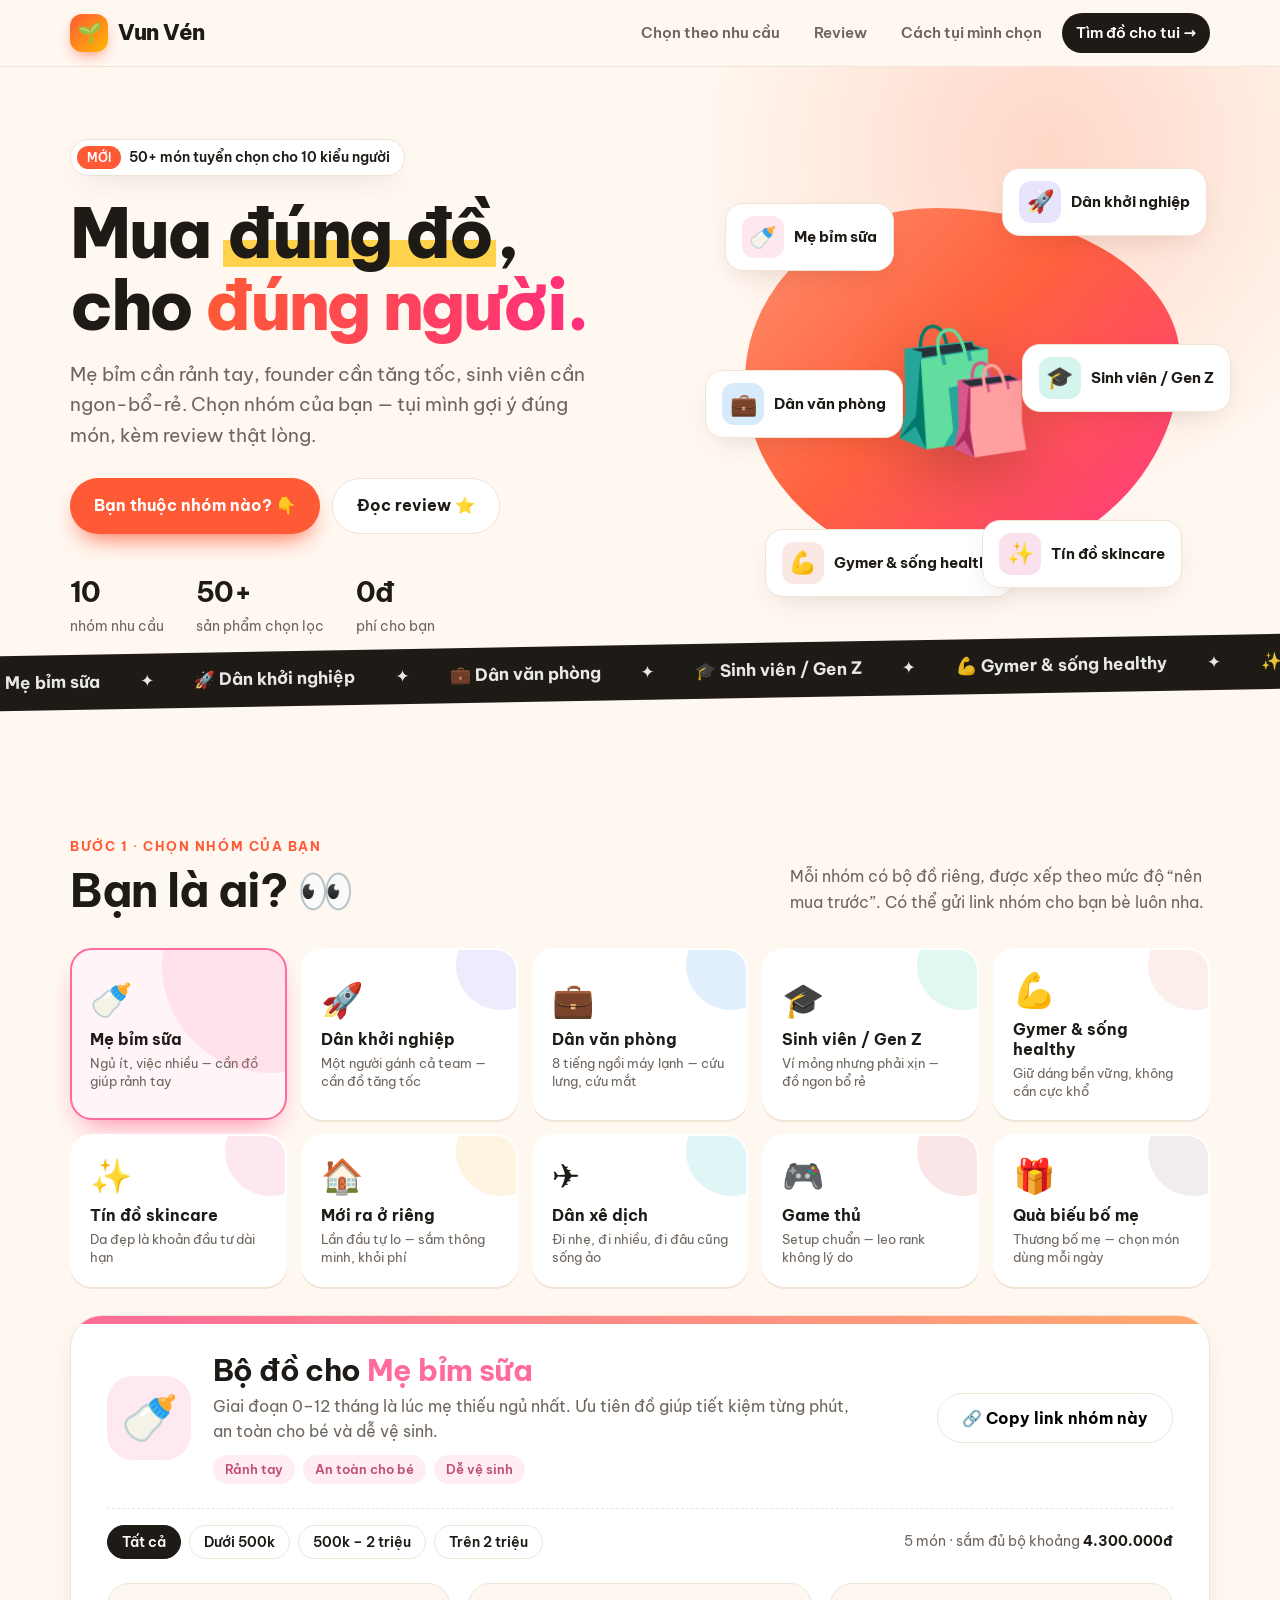
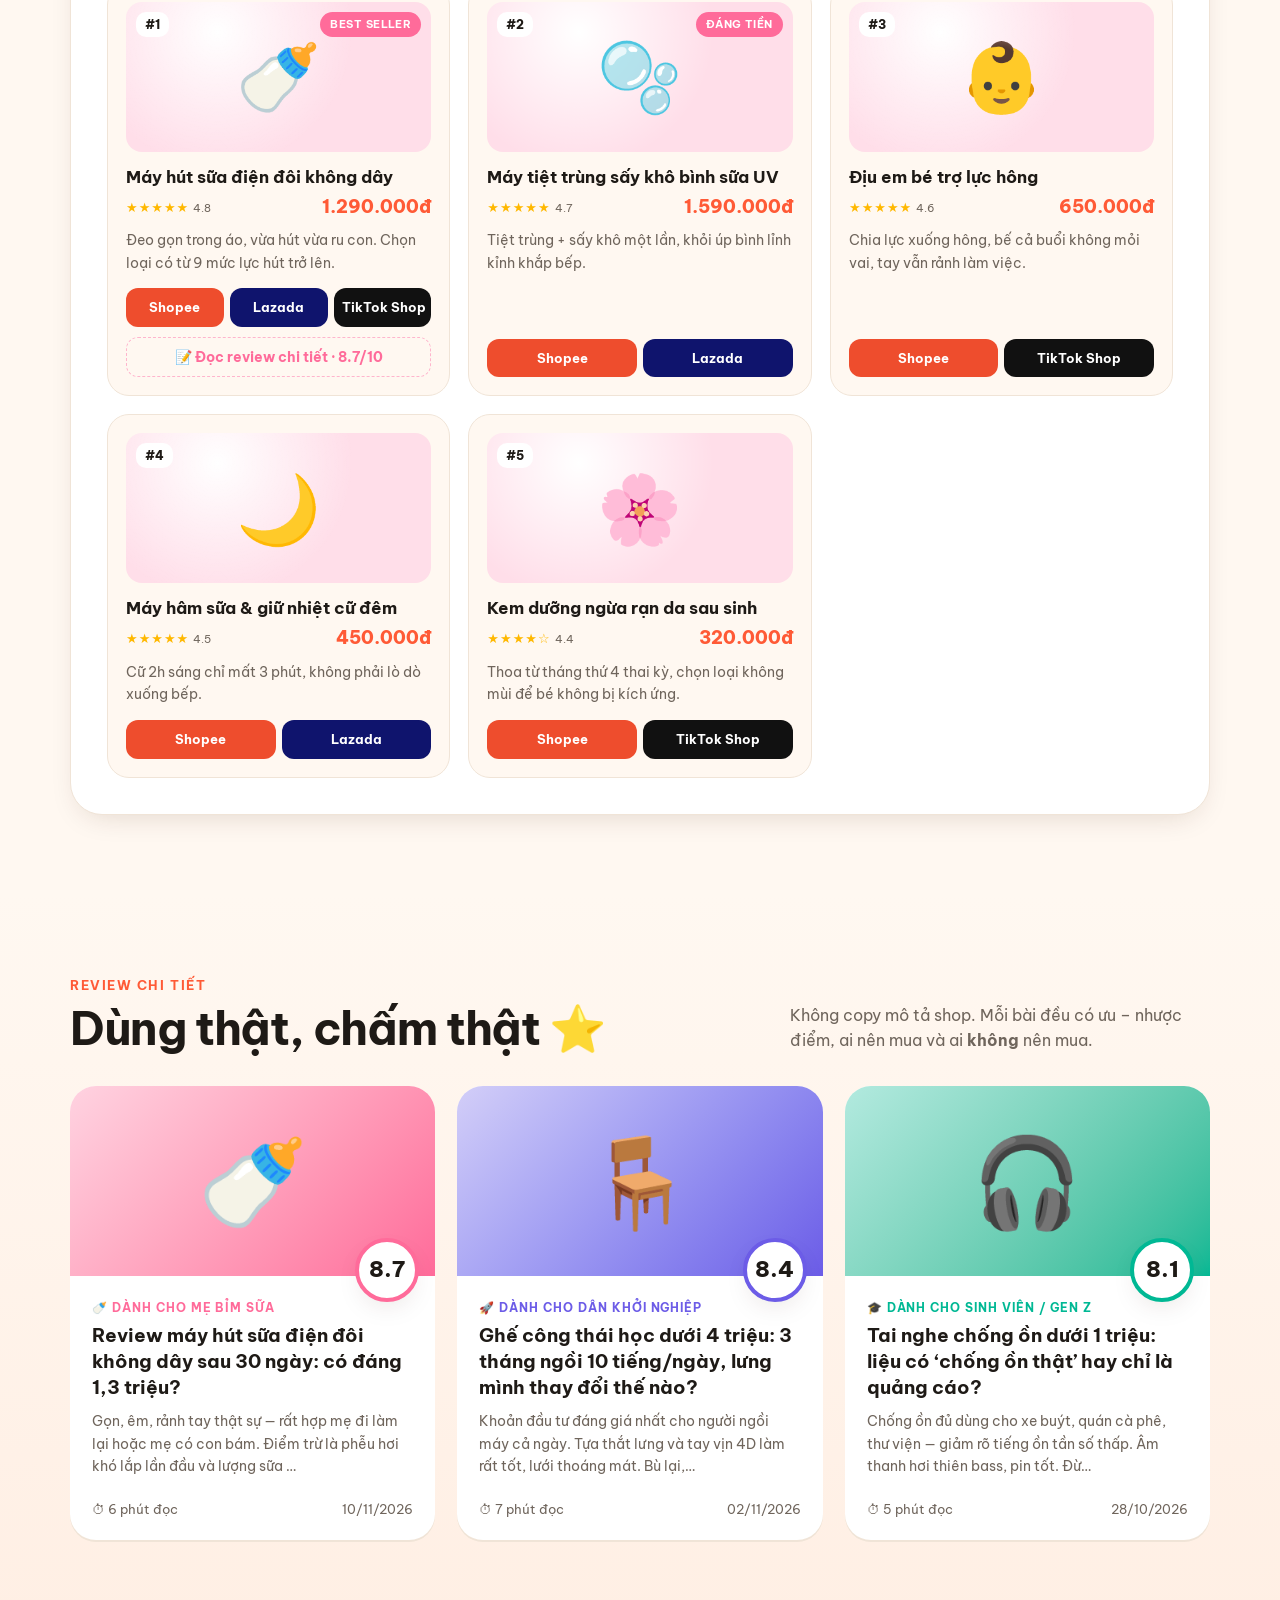
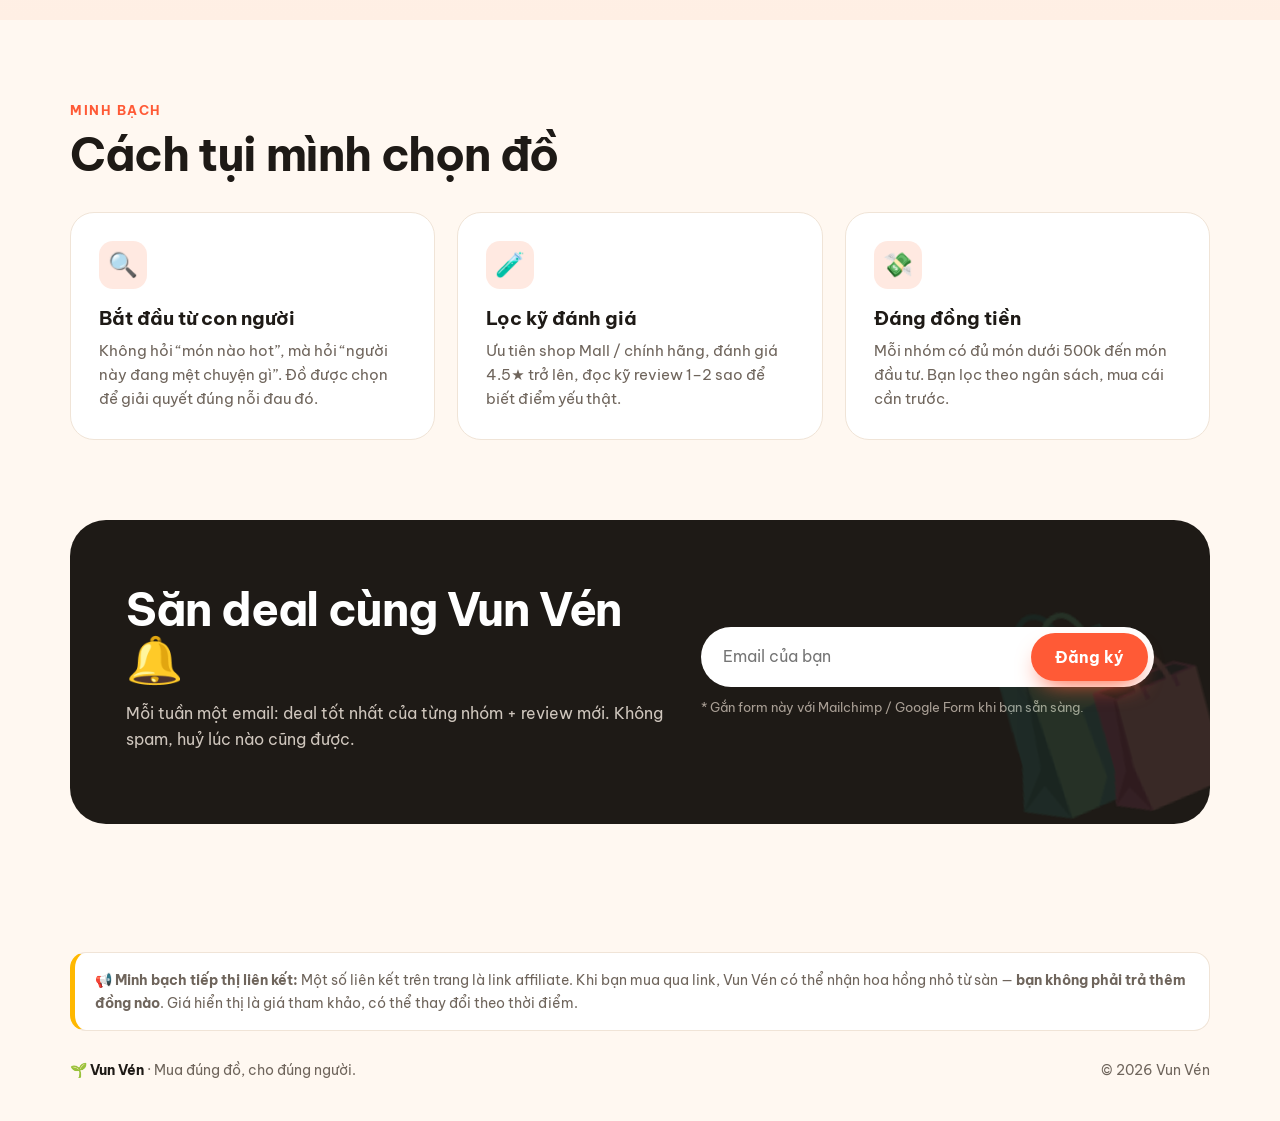
==== index.html @ 45aae5e1 "Add Vun Vén affiliate site: persona-based picks and sample reviews Static site with 10 audience grou" ====
<!doctype html>
<html lang="vi">
<head>
<meta charset="utf-8">
<meta name="viewport" content="width=device-width,initial-scale=1">
<title>Vun Vén — Mua đúng đồ, cho đúng người</title>
<meta name="description" content="Gợi ý sản phẩm theo từng nhu cầu: mẹ bỉm sữa, dân khởi nghiệp, văn phòng, sinh viên, gymer... kèm review chi tiết.">
<meta property="og:title" content="Vun Vén — Mua đúng đồ, cho đúng người">
<meta property="og:description" content="Bạn là mẹ bỉm, founder hay sinh viên? Chọn đúng nhóm, tụi mình gợi ý đúng món.">
<link rel="preconnect" href="https://fonts.googleapis.com">
<link rel="preconnect" href="https://fonts.gstatic.com" crossorigin>
<link href="https://fonts.googleapis.com/css2?family=Be+Vietnam+Pro:wght@400;500;600;700;800&display=swap" rel="stylesheet">
<link rel="stylesheet" href="assets/style.css">
</head>
<body>

<header class="top">
  <div class="wrap">
    <a href="./" class="logo"><b>🌱</b>Vun Vén</a>
    <nav class="nav">
      <a href="#chon">Chọn theo nhu cầu</a>
      <a href="#review">Review</a>
      <a href="#cach-chon">Cách tụi mình chọn</a>
      <a href="#chon" class="cta">Tìm đồ cho tui →</a>
    </nav>
  </div>
</header>

<section class="hero">
  <div class="wrap">
    <div>
      <div class="pill"><span>MỚI</span> 50+ món tuyển chọn cho 10 kiểu người</div>
      <h1>Mua <span class="mark">đúng đồ</span>,<br>cho <span class="grad">đúng người.</span></h1>
      <p class="lead">Mẹ bỉm cần rảnh tay, founder cần tăng tốc, sinh viên cần ngon-bổ-rẻ. Chọn nhóm của bạn — tụi mình gợi ý đúng món, kèm review thật lòng.</p>
      <div class="btns">
        <a href="#chon" class="btn btn-primary">Bạn thuộc nhóm nào? 👇</a>
        <a href="#review" class="btn btn-ghost">Đọc review ⭐</a>
      </div>
      <div class="stats">
        <div><strong>10</strong>nhóm nhu cầu</div>
        <div><strong>50+</strong>sản phẩm chọn lọc</div>
        <div><strong>0đ</strong>phí cho bạn</div>
      </div>
    </div>
    <div class="hero-art" id="heroArt">
      <div class="blob"></div>
      <div class="blob-center">🛍️</div>
    </div>
  </div>
  <div class="marquee" aria-hidden="true"><div id="marquee"></div></div>
</section>

<section id="chon">
  <div class="wrap">
    <div class="sec-head">
      <div>
        <div class="eyebrow">Bước 1 · Chọn nhóm của bạn</div>
        <h2>Bạn là ai? 👀</h2>
      </div>
      <p>Mỗi nhóm có bộ đồ riêng, được xếp theo mức độ “nên mua trước”. Có thể gửi link nhóm cho bạn bè luôn nha.</p>
    </div>
    <div class="personas" id="personas" role="tablist"></div>
    <div class="panel" id="panel" role="tabpanel"></div>
  </div>
</section>

<section id="review" class="reviews-bg">
  <div class="wrap">
    <div class="sec-head">
      <div>
        <div class="eyebrow">Review chi tiết</div>
        <h2>Dùng thật, chấm thật ⭐</h2>
      </div>
      <p>Không copy mô tả shop. Mỗi bài đều có ưu – nhược điểm, ai nên mua và ai <b>không</b> nên mua.</p>
    </div>
    <div class="reviews" id="reviews"></div>
  </div>
</section>

<section id="cach-chon">
  <div class="wrap">
    <div class="sec-head">
      <div>
        <div class="eyebrow">Minh bạch</div>
        <h2>Cách tụi mình chọn đồ</h2>
      </div>
    </div>
    <div class="how">
      <div class="step"><b>🔍</b><h3>Bắt đầu từ con người</h3><p>Không hỏi “món nào hot”, mà hỏi “người này đang mệt chuyện gì”. Đồ được chọn để giải quyết đúng nỗi đau đó.</p></div>
      <div class="step"><b>🧪</b><h3>Lọc kỹ đánh giá</h3><p>Ưu tiên shop Mall / chính hãng, đánh giá 4.5★ trở lên, đọc kỹ review 1–2 sao để biết điểm yếu thật.</p></div>
      <div class="step"><b>💸</b><h3>Đáng đồng tiền</h3><p>Mỗi nhóm có đủ món dưới 500k đến món đầu tư. Bạn lọc theo ngân sách, mua cái cần trước.</p></div>
    </div>
  </div>
</section>

<section style="padding-top:0">
  <div class="wrap">
    <div class="cta-box">
      <div>
        <h2>Săn deal cùng Vun Vén 🔔</h2>
        <p>Mỗi tuần một email: deal tốt nhất của từng nhóm + review mới. Không spam, huỷ lúc nào cũng được.</p>
      </div>
      <div>
        <form class="form" id="subForm">
          <input type="email" placeholder="Email của bạn" required aria-label="Email">
          <button class="btn btn-primary" type="submit">Đăng ký</button>
        </form>
        <div class="form-note">* Gắn form này với Mailchimp / Google Form khi bạn sẵn sàng.</div>
      </div>
    </div>
  </div>
</section>

<footer>
  <div class="wrap">
    <div class="disclosure"><b>📢 Minh bạch tiếp thị liên kết:</b> Một số liên kết trên trang là link affiliate. Khi bạn mua qua link, Vun Vén có thể nhận hoa hồng nhỏ từ sàn — <b>bạn không phải trả thêm đồng nào</b>. Giá hiển thị là giá tham khảo, có thể thay đổi theo thời điểm.</div>
    <div class="foot">
      <div><b style="color:var(--ink)">🌱 Vun Vén</b> · Mua đúng đồ, cho đúng người.</div>
      <div>© 2026 Vun Vén</div>
    </div>
  </div>
</footer>

<div class="toast" id="toast"></div>

<script src="assets/data.js"></script>
<script src="assets/app.js"></script>
</body>
</html>
---- assets/style.css ----
:root{
  --bg:#FFF8F1; --surface:#FFFFFF; --ink:#1E1A16; --muted:#6F655C; --line:#F0E4D7;
  --brand:#FF5A36; --brand-2:#FFB800; --brand-soft:#FFE9E1;
  --radius:22px; --shadow:0 10px 30px -12px rgba(60,30,10,.18);
  --c:#FF5A36;
}
*{box-sizing:border-box}
html{scroll-behavior:smooth}
body{margin:0;background:var(--bg);color:var(--ink);font-family:"Be Vietnam Pro",system-ui,sans-serif;line-height:1.6;-webkit-font-smoothing:antialiased}
img{max-width:100%}
a{color:inherit}
.wrap{max-width:1180px;margin:0 auto;padding:0 20px}

/* ---------- header ---------- */
.top{position:sticky;top:0;z-index:50;background:rgba(255,248,241,.85);backdrop-filter:blur(12px);border-bottom:1px solid var(--line)}
.top .wrap{display:flex;align-items:center;justify-content:space-between;height:66px}
.logo{display:flex;align-items:center;gap:10px;font-weight:800;font-size:22px;text-decoration:none;letter-spacing:-.02em}
.logo b{display:grid;place-items:center;width:38px;height:38px;border-radius:12px;background:linear-gradient(135deg,var(--brand),var(--brand-2));font-size:20px;box-shadow:0 6px 16px -6px var(--brand)}
.nav{display:flex;gap:6px}
.nav a{text-decoration:none;font-weight:600;font-size:15px;padding:8px 14px;border-radius:999px;color:var(--muted)}
.nav a:hover{background:var(--brand-soft);color:var(--brand)}
.nav .cta{background:var(--ink);color:#fff}
.nav .cta:hover{background:var(--brand);color:#fff}

/* ---------- hero ---------- */
.hero{position:relative;overflow:hidden;padding:72px 0 56px}
.hero::before{content:"";position:absolute;inset:-40% -10% auto auto;width:720px;height:720px;border-radius:50%;background:radial-gradient(circle,#FFD7C7 0%,rgba(255,215,199,0) 70%);z-index:-1}
.hero .wrap{display:grid;grid-template-columns:1.1fr .9fr;gap:40px;align-items:center}
.pill{display:inline-flex;align-items:center;gap:8px;background:#fff;border:1px solid var(--line);padding:6px 14px 6px 6px;border-radius:999px;font-size:14px;font-weight:600;box-shadow:var(--shadow)}
.pill span{background:var(--brand);color:#fff;border-radius:999px;padding:2px 10px;font-size:12px}
h1{font-size:clamp(38px,5.6vw,68px);line-height:1.05;letter-spacing:-.035em;margin:22px 0 18px;font-weight:800}
.mark{background:linear-gradient(transparent 58%,#FFD24D 58%,#FFD24D 90%,transparent 90%);padding:0 4px}
.grad{background:linear-gradient(90deg,var(--brand),#FF2E7E);-webkit-background-clip:text;background-clip:text;color:transparent}
.lead{font-size:19px;color:var(--muted);max-width:540px;margin:0 0 28px}
.btns{display:flex;gap:12px;flex-wrap:wrap}
.btn{display:inline-flex;align-items:center;gap:8px;padding:14px 24px;border-radius:999px;font-weight:700;text-decoration:none;border:0;cursor:pointer;font-size:16px;font-family:inherit;transition:transform .15s,box-shadow .15s}
.btn:hover{transform:translateY(-2px)}
.btn-primary{background:var(--brand);color:#fff;box-shadow:0 12px 24px -10px var(--brand)}
.btn-ghost{background:#fff;border:1.5px solid var(--line)}
.stats{display:flex;gap:32px;margin-top:36px;flex-wrap:wrap}
.stats div{font-size:14px;color:var(--muted)}
.stats strong{display:block;font-size:28px;color:var(--ink);letter-spacing:-.02em}

.hero-art{position:relative;height:440px}
.sticker{position:absolute;display:flex;align-items:center;gap:10px;background:#fff;border-radius:18px;padding:12px 16px;box-shadow:var(--shadow);font-weight:700;font-size:15px;white-space:nowrap;animation:float 6s ease-in-out infinite;text-decoration:none;border:1px solid var(--line)}
.sticker i{font-style:normal;display:grid;place-items:center;width:42px;height:42px;border-radius:12px;font-size:22px;background:color-mix(in srgb,var(--c) 16%,#fff)}
.sticker:nth-child(2n){animation-delay:-2s}.sticker:nth-child(3n){animation-delay:-4s}
.blob{position:absolute;inset:40px 30px;border-radius:44% 56% 52% 48%/48% 42% 58% 52%;background:linear-gradient(135deg,#FF8A65,#FF5A36 45%,#FF2E7E);opacity:.95;animation:morph 14s ease-in-out infinite}
.blob-center{position:absolute;inset:0;display:grid;place-items:center;font-size:120px;filter:drop-shadow(0 20px 30px rgba(0,0,0,.2))}
@keyframes float{0%,100%{transform:translateY(0)}50%{transform:translateY(-12px)}}
@keyframes morph{0%,100%{border-radius:44% 56% 52% 48%/48% 42% 58% 52%}50%{border-radius:58% 42% 40% 60%/55% 58% 42% 45%}}

/* ---------- marquee ---------- */
.marquee{background:var(--ink);color:#fff;overflow:hidden;padding:14px 0;transform:rotate(-1deg);margin:8px -20px 0}
.marquee div{display:flex;gap:40px;width:max-content;animation:scroll 40s linear infinite;font-weight:700;font-size:17px}
.marquee span{opacity:.9}
@keyframes scroll{to{transform:translateX(-50%)}}

/* ---------- sections ---------- */
section{padding:80px 0;scroll-margin-top:66px}
.panel{scroll-margin-top:84px}
.sec-head{display:flex;justify-content:space-between;align-items:end;gap:20px;margin-bottom:32px;flex-wrap:wrap}
.eyebrow{font-weight:700;color:var(--brand);text-transform:uppercase;letter-spacing:.12em;font-size:13px}
h2{font-size:clamp(30px,4vw,46px);letter-spacing:-.03em;line-height:1.1;margin:8px 0 0}
.sec-head p{color:var(--muted);max-width:420px;margin:0}

/* persona grid */
.personas{display:grid;grid-template-columns:repeat(5,1fr);gap:14px}
.persona{position:relative;text-align:left;cursor:pointer;background:#fff;border:2px solid transparent;border-radius:var(--radius);padding:18px;font-family:inherit;color:inherit;box-shadow:0 2px 0 var(--line);transition:transform .2s,border-color .2s,box-shadow .2s;overflow:hidden}
.persona::after{content:"";position:absolute;right:-30px;top:-30px;width:90px;height:90px;border-radius:50%;background:var(--c);opacity:.12;transition:transform .3s}
.persona:hover{transform:translateY(-4px);box-shadow:var(--shadow)}
.persona:hover::after{transform:scale(1.6)}
.persona .em{font-size:34px;display:block;margin-bottom:8px}
.persona strong{display:block;font-size:16px;line-height:1.3}
.persona small{display:block;color:var(--muted);font-size:13px;line-height:1.4;margin-top:4px}
.persona.active{border-color:var(--c);background:color-mix(in srgb,var(--c) 7%,#fff);box-shadow:0 14px 30px -14px var(--c)}
.persona.active::after{transform:scale(2.4);opacity:.14}

/* persona panel */
.panel{margin-top:28px;background:#fff;border-radius:32px;padding:36px;box-shadow:var(--shadow);border:1px solid var(--line);position:relative;overflow:hidden}
.panel::before{content:"";position:absolute;inset:0 0 auto 0;height:8px;background:linear-gradient(90deg,var(--c),color-mix(in srgb,var(--c) 40%,#FFD24D))}
.panel-head{display:grid;grid-template-columns:auto 1fr auto;gap:22px;align-items:center;margin-bottom:24px}
.panel-emoji{width:84px;height:84px;border-radius:26px;display:grid;place-items:center;font-size:46px;background:color-mix(in srgb,var(--c) 15%,#fff)}
.panel h3{margin:0;font-size:30px;letter-spacing:-.02em;line-height:1.2}
.panel h3 em{font-style:normal;color:var(--c)}
.panel-desc{margin:6px 0 10px;color:var(--muted);max-width:640px}
.needs{display:flex;gap:8px;flex-wrap:wrap}
.needs span{font-size:13px;font-weight:600;padding:4px 12px;border-radius:999px;background:color-mix(in srgb,var(--c) 12%,#fff);color:color-mix(in srgb,var(--c) 75%,#000)}
.share{white-space:nowrap}
.toolbar{display:flex;justify-content:space-between;align-items:center;gap:12px;flex-wrap:wrap;padding:16px 0;border-top:1px dashed var(--line);margin-bottom:8px}
.chips{display:flex;gap:8px;flex-wrap:wrap}
.chip{border:1.5px solid var(--line);background:#fff;border-radius:999px;padding:7px 14px;font-weight:600;font-size:14px;cursor:pointer;font-family:inherit;color:var(--ink)}
.chip.on{background:var(--ink);color:#fff;border-color:var(--ink)}
.total{font-size:14px;color:var(--muted)}
.total b{color:var(--ink)}

/* products */
.products{display:grid;grid-template-columns:repeat(auto-fill,minmax(260px,1fr));gap:18px}
.card{display:flex;flex-direction:column;background:var(--bg);border-radius:22px;padding:18px;border:1px solid var(--line);transition:transform .2s,box-shadow .2s;animation:pop .4s both}
.card:hover{transform:translateY(-4px);box-shadow:var(--shadow);background:#fff}
@keyframes pop{from{opacity:0;transform:translateY(12px)}}
.thumb{position:relative;height:150px;border-radius:16px;display:grid;place-items:center;font-size:68px;background:radial-gradient(circle at 30% 20%,#fff 0,transparent 55%),color-mix(in srgb,var(--c) 22%,#fff);margin-bottom:14px}
.rank{position:absolute;left:10px;top:10px;background:#fff;border-radius:10px;font-size:12px;font-weight:800;padding:3px 9px}
.tag{position:absolute;right:10px;top:10px;background:var(--c);color:#fff;border-radius:999px;font-size:11px;font-weight:700;padding:4px 10px;text-transform:uppercase;letter-spacing:.04em}
.card h4{margin:0 0 4px;font-size:17px;line-height:1.35}
.meta{display:flex;justify-content:space-between;align-items:center;font-size:13px;margin-bottom:8px}
.stars{color:#FFB800;letter-spacing:1px}
.stars small{color:var(--muted);letter-spacing:0;margin-left:4px}
.price{font-weight:800;font-size:18px;color:var(--brand)}
.price small{font-size:12px;color:var(--muted);font-weight:500}
.why{font-size:14px;color:var(--muted);margin:0 0 14px;flex:1}
.shop-btns{display:flex;gap:6px;flex-wrap:wrap}
.shop{flex:1;min-width:0;text-align:center;text-decoration:none;font-size:13px;font-weight:700;padding:9px 8px;border-radius:12px;color:#fff;background:var(--s);white-space:nowrap;transition:filter .15s}
.shop:hover{filter:brightness(1.15)}
.read{display:block;margin-top:10px;text-align:center;font-size:14px;font-weight:700;color:var(--c);text-decoration:none;padding:8px;border-radius:12px;border:1.5px dashed color-mix(in srgb,var(--c) 50%,#fff)}
.read:hover{background:color-mix(in srgb,var(--c) 8%,#fff)}
.empty{text-align:center;color:var(--muted);padding:40px;grid-column:1/-1}

/* reviews */
.reviews-bg{background:linear-gradient(180deg,var(--bg),#FFEFE4)}
.reviews{display:grid;grid-template-columns:repeat(3,1fr);gap:22px}
.rcard{display:flex;flex-direction:column;background:#fff;border-radius:26px;overflow:hidden;text-decoration:none;box-shadow:0 2px 0 var(--line);transition:transform .2s,box-shadow .2s}
.rcard:hover{transform:translateY(-6px);box-shadow:var(--shadow)}
.rcover{position:relative;height:190px;display:grid;place-items:center;font-size:88px;background:linear-gradient(135deg,color-mix(in srgb,var(--c) 30%,#fff),var(--c))}
.score{position:absolute;right:16px;bottom:-26px;width:64px;height:64px;border-radius:50%;background:#fff;display:grid;place-items:center;font-weight:800;font-size:22px;box-shadow:var(--shadow);border:4px solid var(--c)}
.rbody{padding:22px}
.rbody .who{font-size:12px;font-weight:700;color:var(--c);text-transform:uppercase;letter-spacing:.08em}
.rbody h3{font-size:19px;line-height:1.35;margin:6px 0 10px}
.rbody p{font-size:14px;color:var(--muted);margin:0}
.rfoot{margin-top:auto;padding:0 22px 20px;font-size:13px;color:var(--muted);display:flex;justify-content:space-between}

/* how */
.how{display:grid;grid-template-columns:repeat(3,1fr);gap:22px}
.step{background:#fff;border-radius:24px;padding:28px;border:1px solid var(--line)}
.step b{display:grid;place-items:center;width:48px;height:48px;border-radius:14px;background:var(--brand-soft);font-size:24px;margin-bottom:14px}
.step h3{margin:0 0 6px;font-size:19px}
.step p{margin:0;color:var(--muted);font-size:15px}

/* newsletter */
.cta-box{background:var(--ink);color:#fff;border-radius:36px;padding:56px;display:grid;grid-template-columns:1.2fr 1fr;gap:32px;align-items:center;position:relative;overflow:hidden}
.cta-box::after{content:"🛍️";position:absolute;right:-20px;bottom:-40px;font-size:200px;opacity:.12;transform:rotate(-15deg)}
.cta-box h2{color:#fff}
.cta-box p{color:#CFC6BD}
.form{display:flex;gap:8px;background:#fff;padding:6px;border-radius:999px;position:relative;z-index:1}
.form input{flex:1;min-width:0;border:0;outline:0;padding:0 16px;font:inherit;font-size:16px;background:transparent}
.form-note{font-size:13px;color:#A99F95;margin-top:10px}

/* footer */
footer{padding:48px 0 40px;color:var(--muted);font-size:14px}
.disclosure{background:#fff;border:1px solid var(--line);border-left:5px solid var(--brand-2);border-radius:16px;padding:16px 20px;margin-bottom:28px}
.foot{display:flex;justify-content:space-between;gap:20px;flex-wrap:wrap}

.toast{position:fixed;left:50%;bottom:28px;transform:translate(-50%,120px);opacity:0;visibility:hidden;background:var(--ink);color:#fff;padding:12px 20px;border-radius:999px;font-weight:600;transition:transform .3s;z-index:99}
.toast.show{transform:translate(-50%,0);opacity:1;visibility:visible}

/* ---------- REVIEW PAGE ---------- */
.r-hero{padding:48px 0 32px;background:linear-gradient(180deg,color-mix(in srgb,var(--c) 14%,var(--bg)),var(--bg))}
.crumbs{font-size:14px;color:var(--muted);margin-bottom:18px}
.crumbs a{text-decoration:none;font-weight:600}
.r-hero h1{font-size:clamp(30px,4.4vw,50px);margin:12px 0 16px;max-width:900px}
.byline{display:flex;gap:16px;flex-wrap:wrap;color:var(--muted);font-size:14px;align-items:center}
.sample{background:#FFF3C4;color:#7A5B00;border-radius:999px;padding:3px 12px;font-weight:700;font-size:12px}
.r-grid{display:grid;grid-template-columns:1fr 340px;gap:40px;padding:32px 0 80px}
.r-cover{height:320px;border-radius:30px;display:grid;place-items:center;font-size:150px;background:radial-gradient(circle at 30% 25%,rgba(255,255,255,.7),transparent 50%),linear-gradient(135deg,color-mix(in srgb,var(--c) 35%,#fff),var(--c));margin-bottom:28px}
.box{background:#fff;border:1px solid var(--line);border-radius:24px;padding:26px;margin-bottom:24px}
.box h2{font-size:22px;margin:0 0 14px}
.tldr{border-left:6px solid var(--c)}
.tldr p{margin:0;font-size:17px}
.verdict-row{display:flex;gap:22px;align-items:center}
.big-score{flex:none;width:110px;height:110px;border-radius:50%;display:grid;place-items:center;background:conic-gradient(var(--c) calc(var(--p)*1%),#F3EAE1 0);position:relative}
.big-score::before{content:"";position:absolute;inset:10px;border-radius:50%;background:#fff}
.big-score span{position:relative;font-size:32px;font-weight:800;line-height:1;text-align:center}
.big-score small{display:block;font-size:11px;color:var(--muted);font-weight:600}
.bars{display:grid;gap:12px}
.bar{display:grid;grid-template-columns:120px 1fr 36px;gap:12px;align-items:center;font-size:14px;font-weight:600}
.bar i{height:10px;border-radius:999px;background:#F3EAE1;overflow:hidden;display:block}
.bar i::after{content:"";display:block;height:100%;width:calc(var(--v)*10%);background:linear-gradient(90deg,color-mix(in srgb,var(--c) 55%,#fff),var(--c));border-radius:999px}
.pc{display:grid;grid-template-columns:1fr 1fr;gap:18px}
.pc ul{list-style:none;padding:0;margin:0;display:grid;gap:10px}
.pc li{padding-left:30px;position:relative;font-size:15px}
.pc li::before{position:absolute;left:0;top:0;width:22px;height:22px;border-radius:50%;display:grid;place-items:center;font-size:12px;font-weight:800}
.pros li::before{content:"✓";background:#D7F5E6;color:#0A8F55}
.cons li::before{content:"✕";background:#FFE0DE;color:#D63031}
.pros{background:#F4FCF8;border-color:#CDEFDD}
.cons{background:#FFF7F6;border-color:#FAD7D3}
.article h2{font-size:26px;letter-spacing:-.02em;margin:36px 0 10px}
.article p{font-size:17px;margin:0 0 14px}
table{width:100%;border-collapse:collapse;font-size:15px}
td{padding:11px 0;border-bottom:1px solid var(--line);vertical-align:top}
td:first-child{color:var(--muted);width:40%}
.fit{display:grid;grid-template-columns:1fr 1fr;gap:18px}
.fit div{border-radius:20px;padding:20px}
.fit .yes{background:color-mix(in srgb,var(--c) 10%,#fff)}
.fit .no{background:#F5F1EC}
.fit h3{margin:0 0 8px;font-size:17px}
.fit ul{margin:0;padding-left:18px;font-size:15px}
.aside{position:sticky;top:90px;align-self:start}
.buy-card .p{font-size:30px;font-weight:800;color:var(--brand);letter-spacing:-.02em}
.buy-card .shop{display:block;padding:13px;font-size:15px;margin-top:8px}
.buy-card .note{font-size:12px;color:var(--muted);margin-top:12px}
.mini{display:flex;gap:12px;align-items:center;text-decoration:none;padding:10px;border-radius:14px}
.mini:hover{background:var(--bg)}
.mini b{flex:none;display:grid;place-items:center;width:46px;height:46px;border-radius:12px;font-size:24px;background:color-mix(in srgb,var(--c) 15%,#fff)}
.mini span{font-size:14px;font-weight:600;line-height:1.35}
.sticky-buy{display:none}

/* ---------- responsive ---------- */
@media (max-width:1024px){
  .personas{grid-template-columns:repeat(4,1fr)}
  .reviews{grid-template-columns:1fr 1fr}
  .r-grid{grid-template-columns:1fr}
  .aside{position:static}
}
@media (max-width:820px){
  .hero{padding:40px 0}
  .hero .wrap{grid-template-columns:1fr}
  .hero-art{height:320px}
  .nav a:not(.cta){display:none}
  .personas{grid-template-columns:repeat(2,1fr)}
  .panel{padding:22px;border-radius:26px}
  .panel-head{grid-template-columns:auto 1fr;align-items:start;gap:16px}
  .panel-head .share{grid-column:1/-1}
  .panel-emoji{width:64px;height:64px;font-size:34px;border-radius:20px}
  .panel h3{font-size:23px}
  .reviews,.how,.cta-box,.pc,.fit{grid-template-columns:1fr}
  .cta-box{padding:32px}
  section{padding:56px 0}
  .r-cover{height:220px;font-size:110px}
  .bar{grid-template-columns:96px 1fr 32px}
  .sticky-buy{display:flex;position:fixed;left:0;right:0;bottom:0;z-index:60;background:#fff;border-top:1px solid var(--line);padding:10px 16px;gap:10px;align-items:center;box-shadow:0 -8px 20px -10px rgba(0,0,0,.15)}
  .sticky-buy .p{font-weight:800;color:var(--brand);font-size:18px;flex:1}
  .sticky-buy .shop{flex:none;padding:11px 18px}
  .has-sticky footer{padding-bottom:100px}
}
@media (max-width:420px){
  .wrap{padding:0 16px}
  .sticker{font-size:13px;padding:8px 12px}
  .sticker i{width:34px;height:34px;font-size:18px}
}
@media (prefers-reduced-motion:reduce){*{animation:none!important;transition:none!important}}
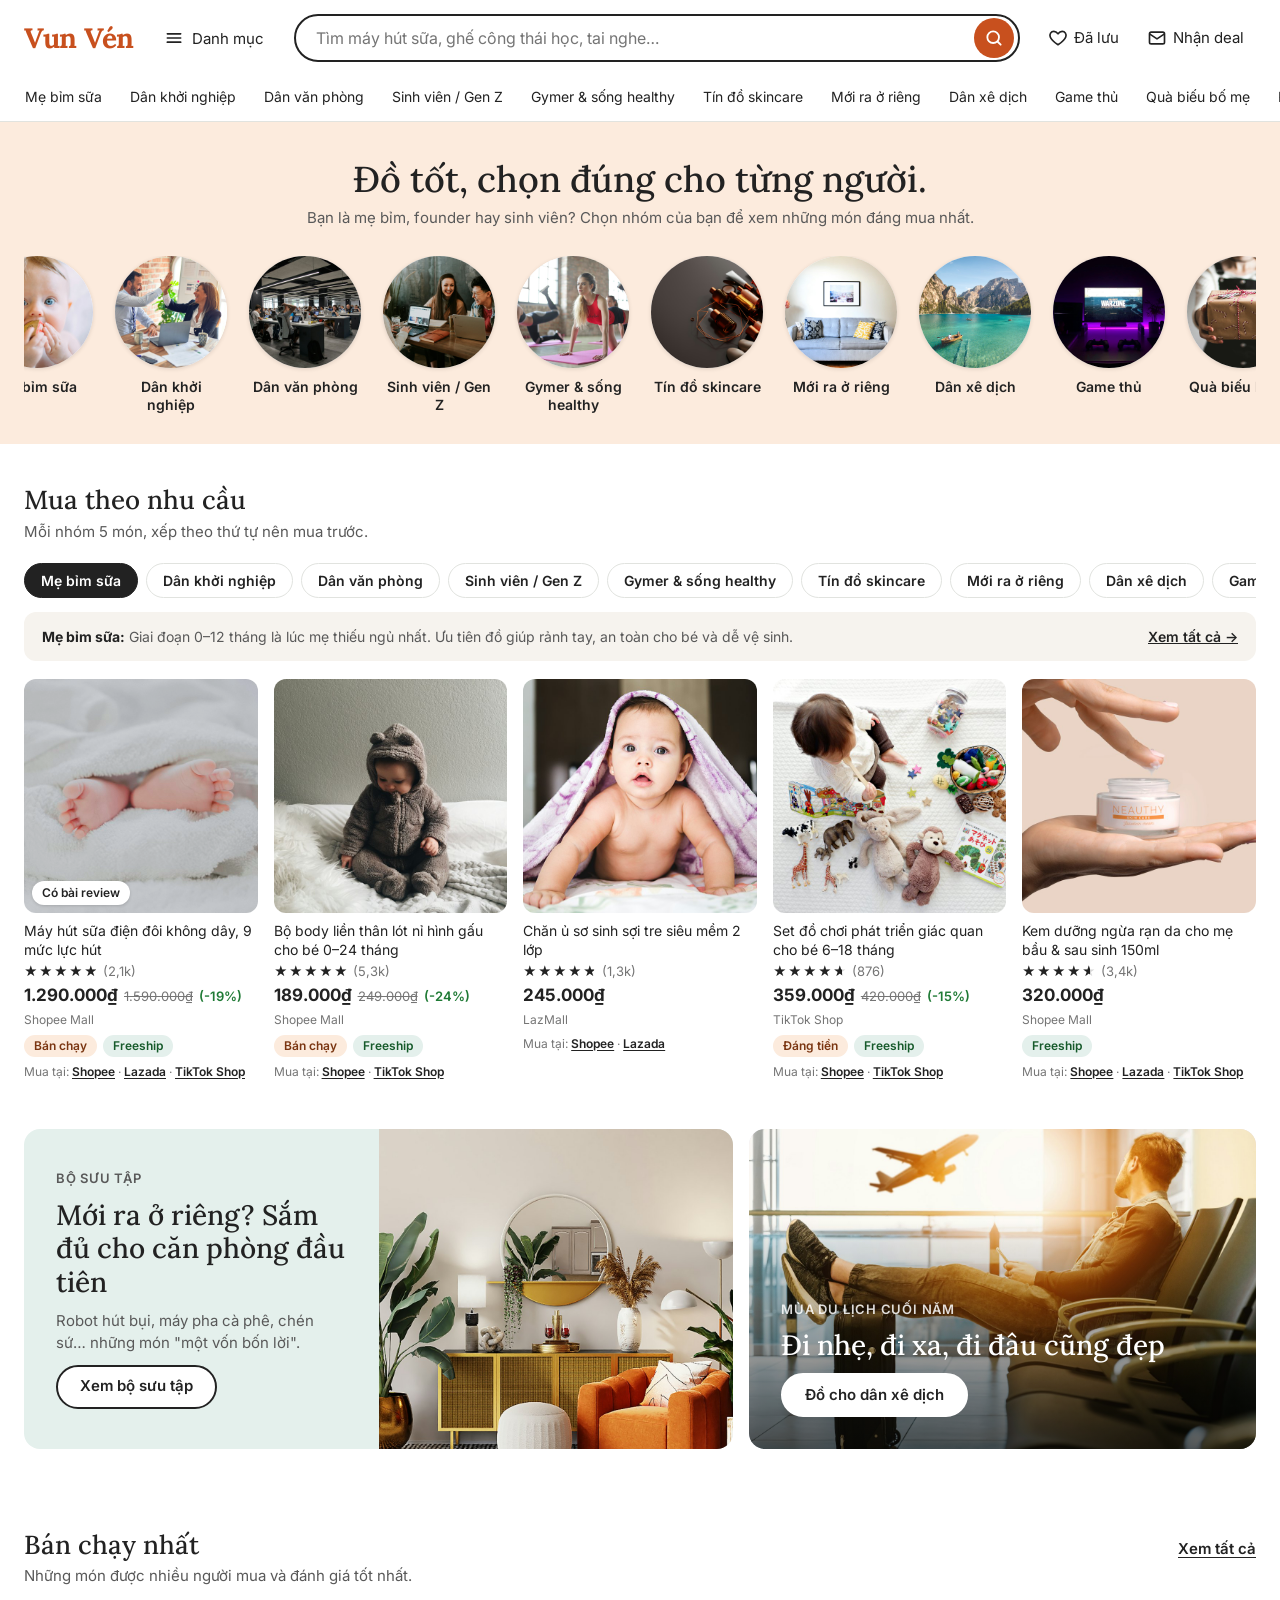
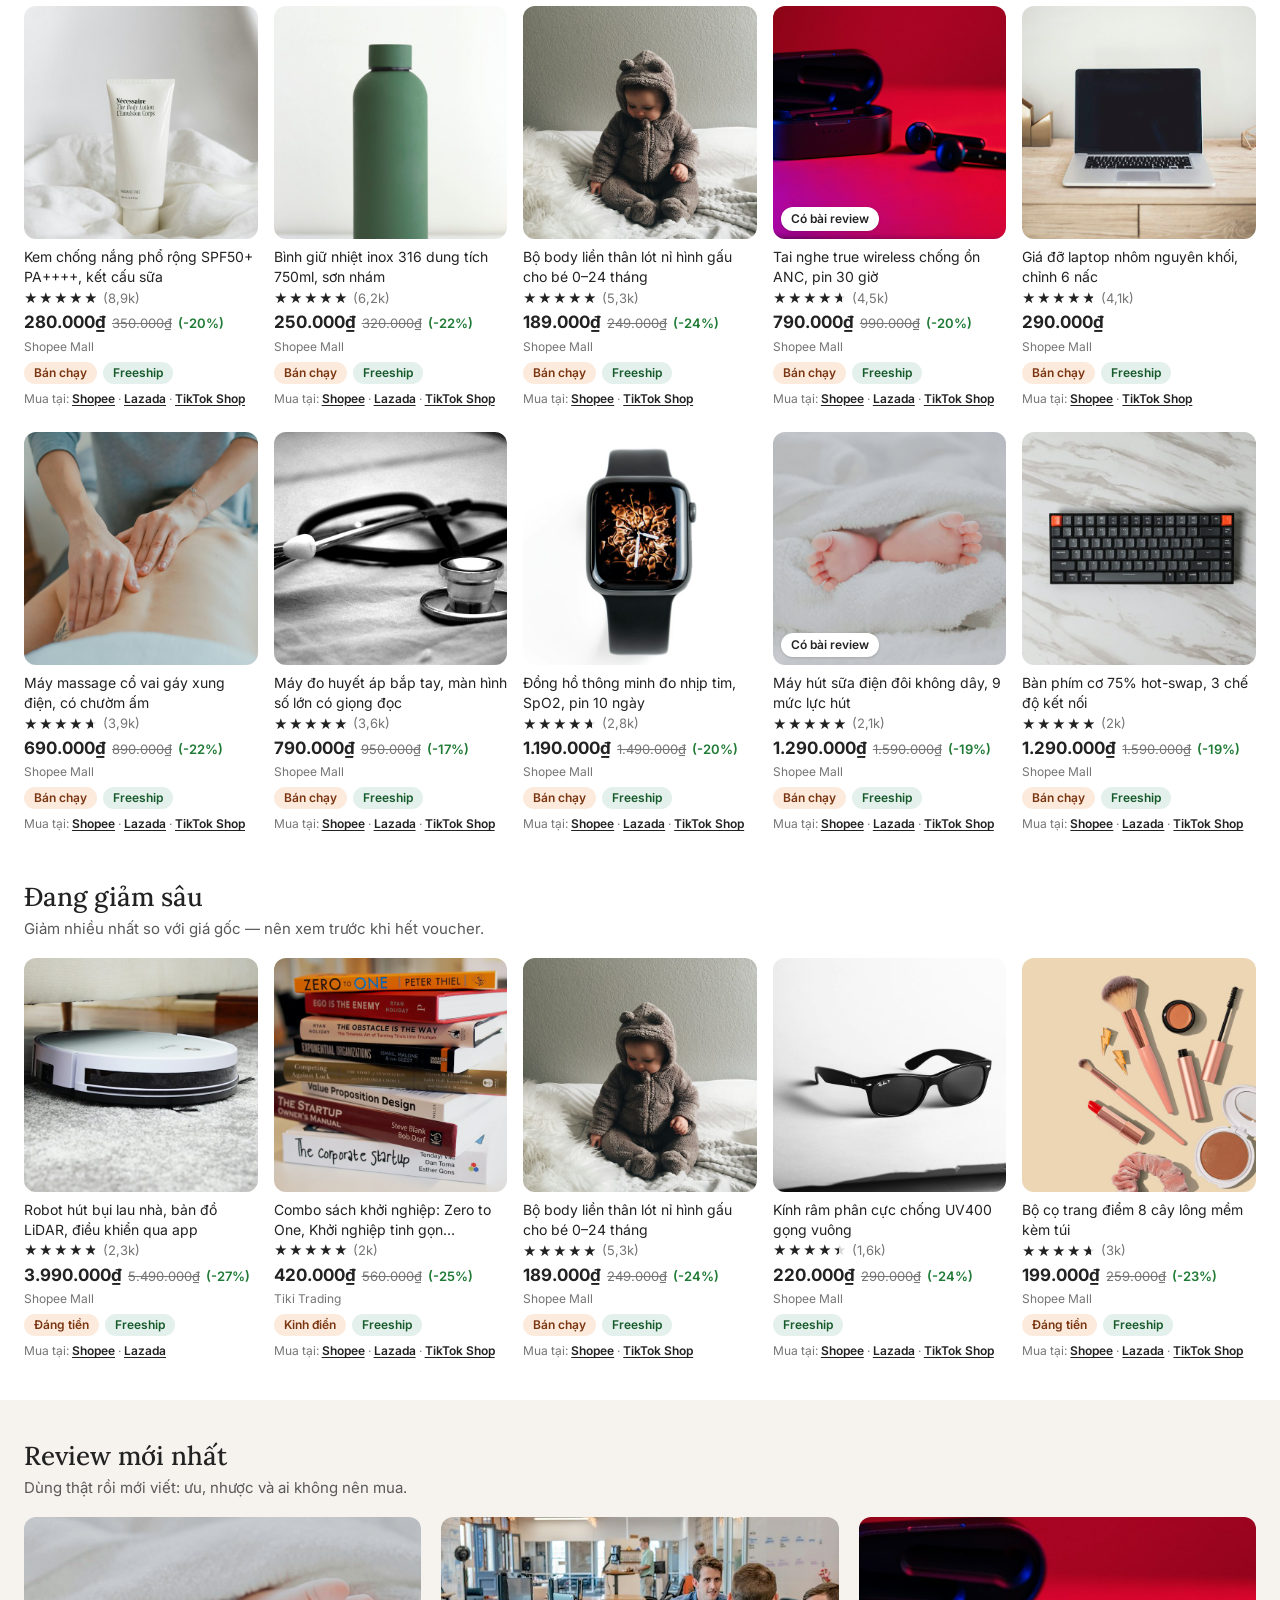
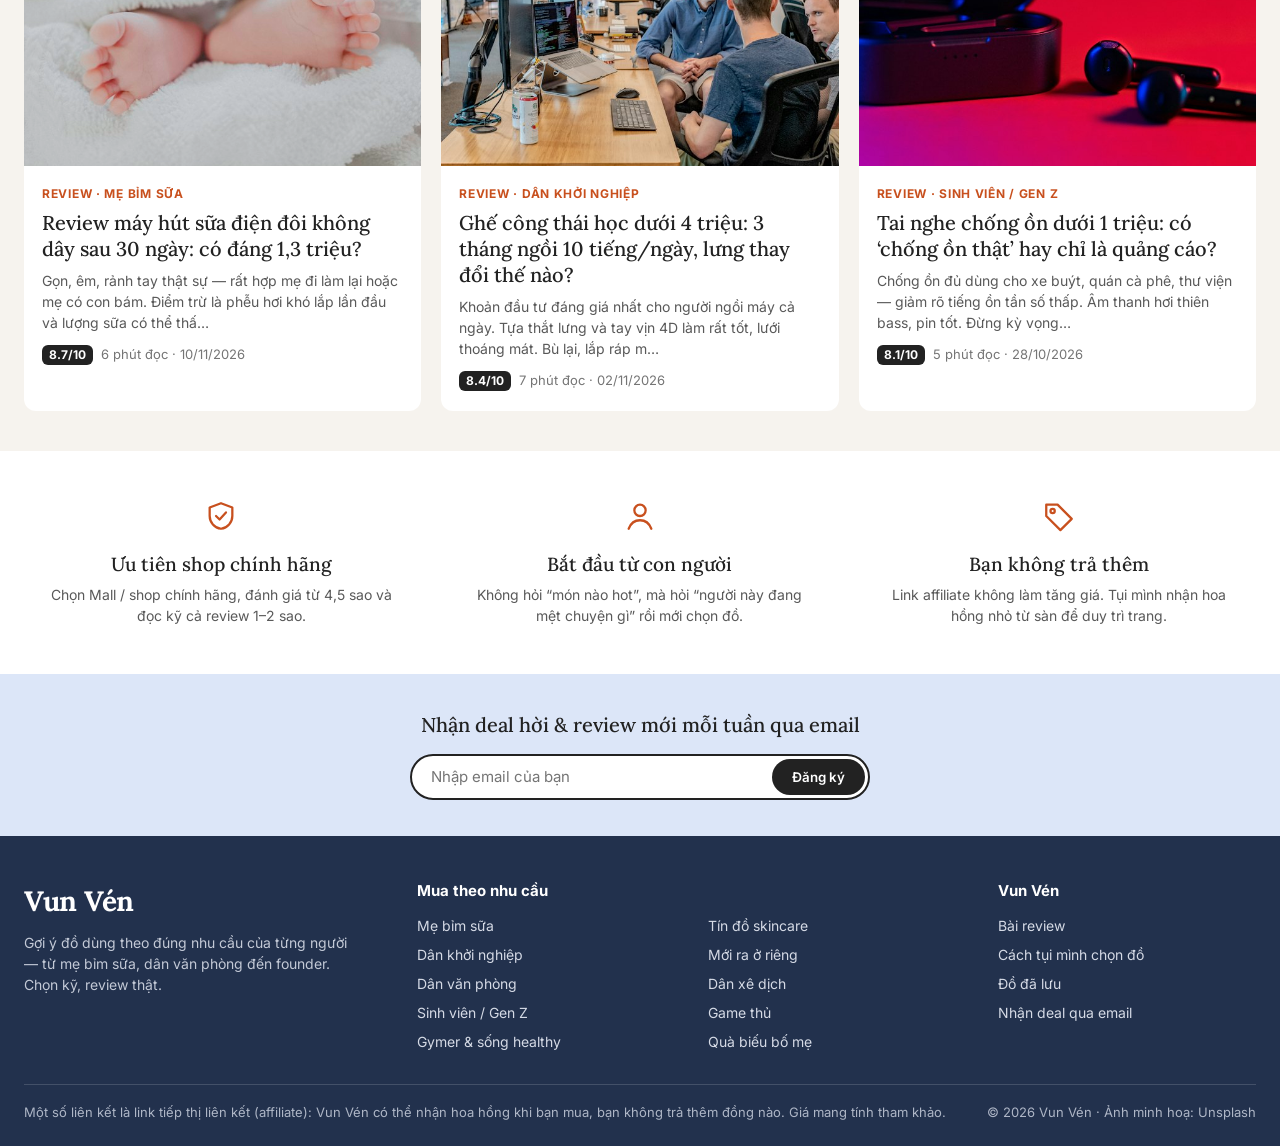
==== commit 1ed4f2cb: "Redesign site in marketplace style with real photos Replace emoji/gradient look with a storefront la" ====
--- a/index.html
+++ b/index.html
@@ -3,126 +3,89 @@
 <head>
 <meta charset="utf-8">
 <meta name="viewport" content="width=device-width,initial-scale=1">
-<title>Vun Vén — Mua đúng đồ, cho đúng người</title>
-<meta name="description" content="Gợi ý sản phẩm theo từng nhu cầu: mẹ bỉm sữa, dân khởi nghiệp, văn phòng, sinh viên, gymer... kèm review chi tiết.">
-<meta property="og:title" content="Vun Vén — Mua đúng đồ, cho đúng người">
-<meta property="og:description" content="Bạn là mẹ bỉm, founder hay sinh viên? Chọn đúng nhóm, tụi mình gợi ý đúng món.">
 <link rel="preconnect" href="https://fonts.googleapis.com">
 <link rel="preconnect" href="https://fonts.gstatic.com" crossorigin>
-<link href="https://fonts.googleapis.com/css2?family=Be+Vietnam+Pro:wght@400;500;600;700;800&display=swap" rel="stylesheet">
+<link href="https://fonts.googleapis.com/css2?family=Inter:wght@400;500;600;700&family=Lora:wght@500;700&display=swap" rel="stylesheet">
 <link rel="stylesheet" href="assets/style.css">
+<title>Vun Vén — Đồ tốt, chọn đúng cho từng người</title>
+<meta name="description" content="Gợi ý sản phẩm theo nhu cầu: mẹ bỉm sữa, dân khởi nghiệp, văn phòng, sinh viên, gymer… kèm review chi tiết và link mua trên Shopee, Lazada, TikTok Shop.">
+<meta property="og:title" content="Vun Vén — Đồ tốt, chọn đúng cho từng người">
+<meta property="og:image" content="assets/img/hero-1.jpg">
 </head>
-<body>
+<body data-page="home">
+<div id="site-header"></div>
 
-<header class="top">
+<section class="welcome">
   <div class="wrap">
-    <a href="./" class="logo"><b>🌱</b>Vun Vén</a>
-    <nav class="nav">
-      <a href="#chon">Chọn theo nhu cầu</a>
-      <a href="#review">Review</a>
-      <a href="#cach-chon">Cách tụi mình chọn</a>
-      <a href="#chon" class="cta">Tìm đồ cho tui →</a>
-    </nav>
-  </div>
-</header>
-
-<section class="hero">
-  <div class="wrap">
-    <div>
-      <div class="pill"><span>MỚI</span> 50+ món tuyển chọn cho 10 kiểu người</div>
-      <h1>Mua <span class="mark">đúng đồ</span>,<br>cho <span class="grad">đúng người.</span></h1>
-      <p class="lead">Mẹ bỉm cần rảnh tay, founder cần tăng tốc, sinh viên cần ngon-bổ-rẻ. Chọn nhóm của bạn — tụi mình gợi ý đúng món, kèm review thật lòng.</p>
-      <div class="btns">
-        <a href="#chon" class="btn btn-primary">Bạn thuộc nhóm nào? 👇</a>
-        <a href="#review" class="btn btn-ghost">Đọc review ⭐</a>
-      </div>
-      <div class="stats">
-        <div><strong>10</strong>nhóm nhu cầu</div>
-        <div><strong>50+</strong>sản phẩm chọn lọc</div>
-        <div><strong>0đ</strong>phí cho bạn</div>
-      </div>
-    </div>
-    <div class="hero-art" id="heroArt">
-      <div class="blob"></div>
-      <div class="blob-center">🛍️</div>
-    </div>
-  </div>
-  <div class="marquee" aria-hidden="true"><div id="marquee"></div></div>
-</section>
-
-<section id="chon">
-  <div class="wrap">
-    <div class="sec-head">
-      <div>
-        <div class="eyebrow">Bước 1 · Chọn nhóm của bạn</div>
-        <h2>Bạn là ai? 👀</h2>
-      </div>
-      <p>Mỗi nhóm có bộ đồ riêng, được xếp theo mức độ “nên mua trước”. Có thể gửi link nhóm cho bạn bè luôn nha.</p>
-    </div>
-    <div class="personas" id="personas" role="tablist"></div>
-    <div class="panel" id="panel" role="tabpanel"></div>
+    <h1>Đồ tốt, chọn đúng cho từng người.</h1>
+    <p class="sub">Bạn là mẹ bỉm, founder hay sinh viên? Chọn nhóm của bạn để xem những món đáng mua nhất.</p>
+    <div class="circles" id="circles"></div>
   </div>
 </section>
 
-<section id="review" class="reviews-bg">
-  <div class="wrap">
-    <div class="sec-head">
-      <div>
-        <div class="eyebrow">Review chi tiết</div>
-        <h2>Dùng thật, chấm thật ⭐</h2>
-      </div>
-      <p>Không copy mô tả shop. Mỗi bài đều có ưu – nhược điểm, ai nên mua và ai <b>không</b> nên mua.</p>
+<main>
+  <section class="sec">
+    <div class="wrap">
+      <div class="sec-title"><div><h2>Mua theo nhu cầu</h2><p>Mỗi nhóm 5 món, xếp theo thứ tự nên mua trước.</p></div></div>
+      <div class="tabs" id="tabs" role="tablist"></div>
+      <div class="need-intro" id="needIntro"></div>
+      <div class="grid" id="needGrid"></div>
     </div>
-    <div class="reviews" id="reviews"></div>
-  </div>
-</section>
+  </section>
 
-<section id="cach-chon">
-  <div class="wrap">
-    <div class="sec-head">
-      <div>
-        <div class="eyebrow">Minh bạch</div>
-        <h2>Cách tụi mình chọn đồ</h2>
-      </div>
+  <section class="sec" style="padding-top:8px">
+    <div class="wrap promos">
+      <a class="promo" href="danh-muc.html?nhom=o-rieng">
+        <div class="txt">
+          <small>Bộ sưu tập</small>
+          <h3>Mới ra ở riêng? Sắm đủ cho căn phòng đầu tiên</h3>
+          <p>Robot hút bụi, máy pha cà phê, chén sứ… những món "một vốn bốn lời".</p>
+          <span class="btn">Xem bộ sưu tập</span>
+        </div>
+        <img src="assets/img/hero-1.jpg" alt="Phòng khách ấm cúng" loading="lazy">
+      </a>
+      <a class="promo alt" href="danh-muc.html?nhom=du-lich">
+        <img src="assets/img/hero-2.jpg" alt="Người đang chờ chuyến bay ở sân bay" loading="lazy">
+        <div class="txt">
+          <small>Mùa du lịch cuối năm</small>
+          <h3>Đi nhẹ, đi xa, đi đâu cũng đẹp</h3>
+          <span class="btn">Đồ cho dân xê dịch</span>
+        </div>
+      </a>
     </div>
-    <div class="how">
-      <div class="step"><b>🔍</b><h3>Bắt đầu từ con người</h3><p>Không hỏi “món nào hot”, mà hỏi “người này đang mệt chuyện gì”. Đồ được chọn để giải quyết đúng nỗi đau đó.</p></div>
-      <div class="step"><b>🧪</b><h3>Lọc kỹ đánh giá</h3><p>Ưu tiên shop Mall / chính hãng, đánh giá 4.5★ trở lên, đọc kỹ review 1–2 sao để biết điểm yếu thật.</p></div>
-      <div class="step"><b>💸</b><h3>Đáng đồng tiền</h3><p>Mỗi nhóm có đủ món dưới 500k đến món đầu tư. Bạn lọc theo ngân sách, mua cái cần trước.</p></div>
+  </section>
+
+  <section class="sec">
+    <div class="wrap">
+      <div class="sec-title"><div><h2>Bán chạy nhất</h2><p>Những món được nhiều người mua và đánh giá tốt nhất.</p></div><a href="danh-muc.html">Xem tất cả</a></div>
+      <div class="grid" id="bestGrid"></div>
     </div>
-  </div>
-</section>
+  </section>
 
-<section style="padding-top:0">
-  <div class="wrap">
-    <div class="cta-box">
-      <div>
-        <h2>Săn deal cùng Vun Vén 🔔</h2>
-        <p>Mỗi tuần một email: deal tốt nhất của từng nhóm + review mới. Không spam, huỷ lúc nào cũng được.</p>
-      </div>
-      <div>
-        <form class="form" id="subForm">
-          <input type="email" placeholder="Email của bạn" required aria-label="Email">
-          <button class="btn btn-primary" type="submit">Đăng ký</button>
-        </form>
-        <div class="form-note">* Gắn form này với Mailchimp / Google Form khi bạn sẵn sàng.</div>
-      </div>
+  <section class="sec" style="padding-top:8px">
+    <div class="wrap">
+      <div class="sec-title"><div><h2>Đang giảm sâu</h2><p>Giảm nhiều nhất so với giá gốc — nên xem trước khi hết voucher.</p></div></div>
+      <div class="grid" id="dealGrid"></div>
     </div>
-  </div>
-</section>
+  </section>
 
-<footer>
-  <div class="wrap">
-    <div class="disclosure"><b>📢 Minh bạch tiếp thị liên kết:</b> Một số liên kết trên trang là link affiliate. Khi bạn mua qua link, Vun Vén có thể nhận hoa hồng nhỏ từ sàn — <b>bạn không phải trả thêm đồng nào</b>. Giá hiển thị là giá tham khảo, có thể thay đổi theo thời điểm.</div>
-    <div class="foot">
-      <div><b style="color:var(--ink)">🌱 Vun Vén</b> · Mua đúng đồ, cho đúng người.</div>
-      <div>© 2026 Vun Vén</div>
+  <section class="sec editorial" id="review">
+    <div class="wrap">
+      <div class="sec-title"><div><h2>Review mới nhất</h2><p>Dùng thật rồi mới viết: ưu, nhược và ai không nên mua.</p></div></div>
+      <div class="posts" id="posts"></div>
     </div>
-  </div>
-</footer>
+  </section>
 
-<div class="toast" id="toast"></div>
+  <section class="sec" id="cach-chon">
+    <div class="wrap trust">
+      <div><svg viewBox="0 0 24 24" fill="none" stroke="currentColor" stroke-width="1.6" stroke-linejoin="round"><path d="M12 3 4 6v6c0 4.5 3.4 8.3 8 9 4.6-.7 8-4.5 8-9V6l-8-3z"/><path d="m8.5 12 2.5 2.5 4.5-5" stroke-linecap="round"/></svg><h3>Ưu tiên shop chính hãng</h3><p>Chọn Mall / shop chính hãng, đánh giá từ 4,5 sao và đọc kỹ cả review 1–2 sao.</p></div>
+      <div><svg viewBox="0 0 24 24" fill="none" stroke="currentColor" stroke-width="1.6" stroke-linecap="round"><circle cx="12" cy="8" r="4"/><path d="M4 21c1.5-4 4.5-6 8-6s6.5 2 8 6"/></svg><h3>Bắt đầu từ con người</h3><p>Không hỏi “món nào hot”, mà hỏi “người này đang mệt chuyện gì” rồi mới chọn đồ.</p></div>
+      <div><svg viewBox="0 0 24 24" fill="none" stroke="currentColor" stroke-width="1.6" stroke-linejoin="round"><path d="M3 12V4h8l10 10-8 8L3 12z"/><circle cx="7.5" cy="8.5" r="1.5"/></svg><h3>Bạn không trả thêm</h3><p>Link affiliate không làm tăng giá. Tụi mình nhận hoa hồng nhỏ từ sàn để duy trì trang.</p></div>
+    </div>
+  </section>
+</main>
 
+<div id="site-footer"></div>
 <script src="assets/data.js"></script>
 <script src="assets/app.js"></script>
 </body>
--- a/assets/style.css
+++ b/assets/style.css
@@ -1,240 +1,309 @@
+/* ===== Vun Vén — marketplace style ===== */
 :root{
-  --bg:#FFF8F1; --surface:#FFFFFF; --ink:#1E1A16; --muted:#6F655C; --line:#F0E4D7;
-  --brand:#FF5A36; --brand-2:#FFB800; --brand-soft:#FFE9E1;
-  --radius:22px; --shadow:0 10px 30px -12px rgba(60,30,10,.18);
-  --c:#FF5A36;
+  --bg:#fff; --ink:#222; --muted:#595959; --soft:#757575; --line:#E1E3DF;
+  --brand:#C8501E; --brand-dark:#A63F12;
+  --peach:#FCEBDD; --cream:#F6F3EE; --mint:#E4F0EC; --navy:#22314D;
+  --green:#1F7A35; --radius:12px;
+  --serif:"Lora",Georgia,serif; --sans:"Inter",system-ui,-apple-system,"Segoe UI",sans-serif;
 }
 *{box-sizing:border-box}
 html{scroll-behavior:smooth}
-body{margin:0;background:var(--bg);color:var(--ink);font-family:"Be Vietnam Pro",system-ui,sans-serif;line-height:1.6;-webkit-font-smoothing:antialiased}
-img{max-width:100%}
-a{color:inherit}
-.wrap{max-width:1180px;margin:0 auto;padding:0 20px}
+body{margin:0;background:var(--bg);color:var(--ink);font-family:var(--sans);font-size:15px;line-height:1.5;-webkit-font-smoothing:antialiased}
+a{color:inherit;text-decoration:none}
+img{display:block;max-width:100%}
+button{font-family:inherit;color:inherit}
+.wrap{max-width:1400px;margin:0 auto;padding:0 24px}
+.sr{position:absolute;width:1px;height:1px;overflow:hidden;clip:rect(0 0 0 0)}
+svg.i{width:20px;height:20px;flex:none}
 
 /* ---------- header ---------- */
-.top{position:sticky;top:0;z-index:50;background:rgba(255,248,241,.85);backdrop-filter:blur(12px);border-bottom:1px solid var(--line)}
-.top .wrap{display:flex;align-items:center;justify-content:space-between;height:66px}
-.logo{display:flex;align-items:center;gap:10px;font-weight:800;font-size:22px;text-decoration:none;letter-spacing:-.02em}
-.logo b{display:grid;place-items:center;width:38px;height:38px;border-radius:12px;background:linear-gradient(135deg,var(--brand),var(--brand-2));font-size:20px;box-shadow:0 6px 16px -6px var(--brand)}
-.nav{display:flex;gap:6px}
-.nav a{text-decoration:none;font-weight:600;font-size:15px;padding:8px 14px;border-radius:999px;color:var(--muted)}
-.nav a:hover{background:var(--brand-soft);color:var(--brand)}
-.nav .cta{background:var(--ink);color:#fff}
-.nav .cta:hover{background:var(--brand);color:#fff}
-
-/* ---------- hero ---------- */
-.hero{position:relative;overflow:hidden;padding:72px 0 56px}
-.hero::before{content:"";position:absolute;inset:-40% -10% auto auto;width:720px;height:720px;border-radius:50%;background:radial-gradient(circle,#FFD7C7 0%,rgba(255,215,199,0) 70%);z-index:-1}
-.hero .wrap{display:grid;grid-template-columns:1.1fr .9fr;gap:40px;align-items:center}
-.pill{display:inline-flex;align-items:center;gap:8px;background:#fff;border:1px solid var(--line);padding:6px 14px 6px 6px;border-radius:999px;font-size:14px;font-weight:600;box-shadow:var(--shadow)}
-.pill span{background:var(--brand);color:#fff;border-radius:999px;padding:2px 10px;font-size:12px}
-h1{font-size:clamp(38px,5.6vw,68px);line-height:1.05;letter-spacing:-.035em;margin:22px 0 18px;font-weight:800}
-.mark{background:linear-gradient(transparent 58%,#FFD24D 58%,#FFD24D 90%,transparent 90%);padding:0 4px}
-.grad{background:linear-gradient(90deg,var(--brand),#FF2E7E);-webkit-background-clip:text;background-clip:text;color:transparent}
-.lead{font-size:19px;color:var(--muted);max-width:540px;margin:0 0 28px}
-.btns{display:flex;gap:12px;flex-wrap:wrap}
-.btn{display:inline-flex;align-items:center;gap:8px;padding:14px 24px;border-radius:999px;font-weight:700;text-decoration:none;border:0;cursor:pointer;font-size:16px;font-family:inherit;transition:transform .15s,box-shadow .15s}
-.btn:hover{transform:translateY(-2px)}
-.btn-primary{background:var(--brand);color:#fff;box-shadow:0 12px 24px -10px var(--brand)}
-.btn-ghost{background:#fff;border:1.5px solid var(--line)}
-.stats{display:flex;gap:32px;margin-top:36px;flex-wrap:wrap}
-.stats div{font-size:14px;color:var(--muted)}
-.stats strong{display:block;font-size:28px;color:var(--ink);letter-spacing:-.02em}
-
-.hero-art{position:relative;height:440px}
-.sticker{position:absolute;display:flex;align-items:center;gap:10px;background:#fff;border-radius:18px;padding:12px 16px;box-shadow:var(--shadow);font-weight:700;font-size:15px;white-space:nowrap;animation:float 6s ease-in-out infinite;text-decoration:none;border:1px solid var(--line)}
-.sticker i{font-style:normal;display:grid;place-items:center;width:42px;height:42px;border-radius:12px;font-size:22px;background:color-mix(in srgb,var(--c) 16%,#fff)}
-.sticker:nth-child(2n){animation-delay:-2s}.sticker:nth-child(3n){animation-delay:-4s}
-.blob{position:absolute;inset:40px 30px;border-radius:44% 56% 52% 48%/48% 42% 58% 52%;background:linear-gradient(135deg,#FF8A65,#FF5A36 45%,#FF2E7E);opacity:.95;animation:morph 14s ease-in-out infinite}
-.blob-center{position:absolute;inset:0;display:grid;place-items:center;font-size:120px;filter:drop-shadow(0 20px 30px rgba(0,0,0,.2))}
-@keyframes float{0%,100%{transform:translateY(0)}50%{transform:translateY(-12px)}}
-@keyframes morph{0%,100%{border-radius:44% 56% 52% 48%/48% 42% 58% 52%}50%{border-radius:58% 42% 40% 60%/55% 58% 42% 45%}}
-
-/* ---------- marquee ---------- */
-.marquee{background:var(--ink);color:#fff;overflow:hidden;padding:14px 0;transform:rotate(-1deg);margin:8px -20px 0}
-.marquee div{display:flex;gap:40px;width:max-content;animation:scroll 40s linear infinite;font-weight:700;font-size:17px}
-.marquee span{opacity:.9}
-@keyframes scroll{to{transform:translateX(-50%)}}
-
-/* ---------- sections ---------- */
-section{padding:80px 0;scroll-margin-top:66px}
-.panel{scroll-margin-top:84px}
-.sec-head{display:flex;justify-content:space-between;align-items:end;gap:20px;margin-bottom:32px;flex-wrap:wrap}
-.eyebrow{font-weight:700;color:var(--brand);text-transform:uppercase;letter-spacing:.12em;font-size:13px}
-h2{font-size:clamp(30px,4vw,46px);letter-spacing:-.03em;line-height:1.1;margin:8px 0 0}
-.sec-head p{color:var(--muted);max-width:420px;margin:0}
-
-/* persona grid */
-.personas{display:grid;grid-template-columns:repeat(5,1fr);gap:14px}
-.persona{position:relative;text-align:left;cursor:pointer;background:#fff;border:2px solid transparent;border-radius:var(--radius);padding:18px;font-family:inherit;color:inherit;box-shadow:0 2px 0 var(--line);transition:transform .2s,border-color .2s,box-shadow .2s;overflow:hidden}
-.persona::after{content:"";position:absolute;right:-30px;top:-30px;width:90px;height:90px;border-radius:50%;background:var(--c);opacity:.12;transition:transform .3s}
-.persona:hover{transform:translateY(-4px);box-shadow:var(--shadow)}
-.persona:hover::after{transform:scale(1.6)}
-.persona .em{font-size:34px;display:block;margin-bottom:8px}
-.persona strong{display:block;font-size:16px;line-height:1.3}
-.persona small{display:block;color:var(--muted);font-size:13px;line-height:1.4;margin-top:4px}
-.persona.active{border-color:var(--c);background:color-mix(in srgb,var(--c) 7%,#fff);box-shadow:0 14px 30px -14px var(--c)}
-.persona.active::after{transform:scale(2.4);opacity:.14}
-
-/* persona panel */
-.panel{margin-top:28px;background:#fff;border-radius:32px;padding:36px;box-shadow:var(--shadow);border:1px solid var(--line);position:relative;overflow:hidden}
-.panel::before{content:"";position:absolute;inset:0 0 auto 0;height:8px;background:linear-gradient(90deg,var(--c),color-mix(in srgb,var(--c) 40%,#FFD24D))}
-.panel-head{display:grid;grid-template-columns:auto 1fr auto;gap:22px;align-items:center;margin-bottom:24px}
-.panel-emoji{width:84px;height:84px;border-radius:26px;display:grid;place-items:center;font-size:46px;background:color-mix(in srgb,var(--c) 15%,#fff)}
-.panel h3{margin:0;font-size:30px;letter-spacing:-.02em;line-height:1.2}
-.panel h3 em{font-style:normal;color:var(--c)}
-.panel-desc{margin:6px 0 10px;color:var(--muted);max-width:640px}
-.needs{display:flex;gap:8px;flex-wrap:wrap}
-.needs span{font-size:13px;font-weight:600;padding:4px 12px;border-radius:999px;background:color-mix(in srgb,var(--c) 12%,#fff);color:color-mix(in srgb,var(--c) 75%,#000)}
-.share{white-space:nowrap}
-.toolbar{display:flex;justify-content:space-between;align-items:center;gap:12px;flex-wrap:wrap;padding:16px 0;border-top:1px dashed var(--line);margin-bottom:8px}
-.chips{display:flex;gap:8px;flex-wrap:wrap}
-.chip{border:1.5px solid var(--line);background:#fff;border-radius:999px;padding:7px 14px;font-weight:600;font-size:14px;cursor:pointer;font-family:inherit;color:var(--ink)}
-.chip.on{background:var(--ink);color:#fff;border-color:var(--ink)}
-.total{font-size:14px;color:var(--muted)}
-.total b{color:var(--ink)}
-
-/* products */
-.products{display:grid;grid-template-columns:repeat(auto-fill,minmax(260px,1fr));gap:18px}
-.card{display:flex;flex-direction:column;background:var(--bg);border-radius:22px;padding:18px;border:1px solid var(--line);transition:transform .2s,box-shadow .2s;animation:pop .4s both}
-.card:hover{transform:translateY(-4px);box-shadow:var(--shadow);background:#fff}
-@keyframes pop{from{opacity:0;transform:translateY(12px)}}
-.thumb{position:relative;height:150px;border-radius:16px;display:grid;place-items:center;font-size:68px;background:radial-gradient(circle at 30% 20%,#fff 0,transparent 55%),color-mix(in srgb,var(--c) 22%,#fff);margin-bottom:14px}
-.rank{position:absolute;left:10px;top:10px;background:#fff;border-radius:10px;font-size:12px;font-weight:800;padding:3px 9px}
-.tag{position:absolute;right:10px;top:10px;background:var(--c);color:#fff;border-radius:999px;font-size:11px;font-weight:700;padding:4px 10px;text-transform:uppercase;letter-spacing:.04em}
-.card h4{margin:0 0 4px;font-size:17px;line-height:1.35}
-.meta{display:flex;justify-content:space-between;align-items:center;font-size:13px;margin-bottom:8px}
-.stars{color:#FFB800;letter-spacing:1px}
-.stars small{color:var(--muted);letter-spacing:0;margin-left:4px}
-.price{font-weight:800;font-size:18px;color:var(--brand)}
-.price small{font-size:12px;color:var(--muted);font-weight:500}
-.why{font-size:14px;color:var(--muted);margin:0 0 14px;flex:1}
-.shop-btns{display:flex;gap:6px;flex-wrap:wrap}
-.shop{flex:1;min-width:0;text-align:center;text-decoration:none;font-size:13px;font-weight:700;padding:9px 8px;border-radius:12px;color:#fff;background:var(--s);white-space:nowrap;transition:filter .15s}
-.shop:hover{filter:brightness(1.15)}
-.read{display:block;margin-top:10px;text-align:center;font-size:14px;font-weight:700;color:var(--c);text-decoration:none;padding:8px;border-radius:12px;border:1.5px dashed color-mix(in srgb,var(--c) 50%,#fff)}
-.read:hover{background:color-mix(in srgb,var(--c) 8%,#fff)}
-.empty{text-align:center;color:var(--muted);padding:40px;grid-column:1/-1}
-
-/* reviews */
-.reviews-bg{background:linear-gradient(180deg,var(--bg),#FFEFE4)}
-.reviews{display:grid;grid-template-columns:repeat(3,1fr);gap:22px}
-.rcard{display:flex;flex-direction:column;background:#fff;border-radius:26px;overflow:hidden;text-decoration:none;box-shadow:0 2px 0 var(--line);transition:transform .2s,box-shadow .2s}
-.rcard:hover{transform:translateY(-6px);box-shadow:var(--shadow)}
-.rcover{position:relative;height:190px;display:grid;place-items:center;font-size:88px;background:linear-gradient(135deg,color-mix(in srgb,var(--c) 30%,#fff),var(--c))}
-.score{position:absolute;right:16px;bottom:-26px;width:64px;height:64px;border-radius:50%;background:#fff;display:grid;place-items:center;font-weight:800;font-size:22px;box-shadow:var(--shadow);border:4px solid var(--c)}
-.rbody{padding:22px}
-.rbody .who{font-size:12px;font-weight:700;color:var(--c);text-transform:uppercase;letter-spacing:.08em}
-.rbody h3{font-size:19px;line-height:1.35;margin:6px 0 10px}
-.rbody p{font-size:14px;color:var(--muted);margin:0}
-.rfoot{margin-top:auto;padding:0 22px 20px;font-size:13px;color:var(--muted);display:flex;justify-content:space-between}
-
-/* how */
-.how{display:grid;grid-template-columns:repeat(3,1fr);gap:22px}
-.step{background:#fff;border-radius:24px;padding:28px;border:1px solid var(--line)}
-.step b{display:grid;place-items:center;width:48px;height:48px;border-radius:14px;background:var(--brand-soft);font-size:24px;margin-bottom:14px}
-.step h3{margin:0 0 6px;font-size:19px}
-.step p{margin:0;color:var(--muted);font-size:15px}
-
-/* newsletter */
-.cta-box{background:var(--ink);color:#fff;border-radius:36px;padding:56px;display:grid;grid-template-columns:1.2fr 1fr;gap:32px;align-items:center;position:relative;overflow:hidden}
-.cta-box::after{content:"🛍️";position:absolute;right:-20px;bottom:-40px;font-size:200px;opacity:.12;transform:rotate(-15deg)}
-.cta-box h2{color:#fff}
-.cta-box p{color:#CFC6BD}
-.form{display:flex;gap:8px;background:#fff;padding:6px;border-radius:999px;position:relative;z-index:1}
-.form input{flex:1;min-width:0;border:0;outline:0;padding:0 16px;font:inherit;font-size:16px;background:transparent}
-.form-note{font-size:13px;color:#A99F95;margin-top:10px}
-
-/* footer */
-footer{padding:48px 0 40px;color:var(--muted);font-size:14px}
-.disclosure{background:#fff;border:1px solid var(--line);border-left:5px solid var(--brand-2);border-radius:16px;padding:16px 20px;margin-bottom:28px}
-.foot{display:flex;justify-content:space-between;gap:20px;flex-wrap:wrap}
-
-.toast{position:fixed;left:50%;bottom:28px;transform:translate(-50%,120px);opacity:0;visibility:hidden;background:var(--ink);color:#fff;padding:12px 20px;border-radius:999px;font-weight:600;transition:transform .3s;z-index:99}
+.hdr{background:#fff;position:sticky;top:0;z-index:40}
+.hdr-main{display:flex;align-items:center;gap:16px;height:76px}
+.logo{font-family:var(--serif);font-weight:700;font-size:28px;color:var(--brand);letter-spacing:-.01em;white-space:nowrap}
+.cat-btn{display:flex;align-items:center;gap:8px;border:0;background:none;padding:10px 14px;border-radius:24px;font-size:15px;cursor:pointer;white-space:nowrap}
+.cat-btn:hover{background:var(--cream)}
+.search{flex:1;display:flex;align-items:center;border:2px solid var(--ink);border-radius:28px;height:48px;padding:0 4px 0 18px;background:#fff}
+.search:focus-within{box-shadow:0 0 0 3px rgba(200,80,30,.18)}
+.search input{flex:1;min-width:0;border:0;outline:0;font:inherit;font-size:16px;background:transparent}
+.search button{display:grid;place-items:center;width:40px;height:40px;border-radius:50%;border:0;background:var(--brand);color:#fff;cursor:pointer}
+.search button:hover{background:var(--brand-dark)}
+.hdr-act{display:flex;align-items:center;gap:4px}
+.hdr-act a{display:flex;align-items:center;gap:6px;padding:10px 12px;border-radius:24px;font-size:15px;white-space:nowrap;position:relative}
+.hdr-act a:hover{background:var(--cream)}
+.count{position:absolute;top:2px;right:2px;min-width:18px;height:18px;border-radius:9px;background:var(--brand);color:#fff;font-size:11px;font-weight:700;display:grid;place-items:center;padding:0 4px}
+.count:empty{display:none}
+.navrow{border-bottom:1px solid var(--line)}
+.navrow ul{list-style:none;margin:0 auto;padding:0;display:flex;justify-content:center;gap:4px;overflow-x:auto;scrollbar-width:none}
+.navrow ul::-webkit-scrollbar{display:none}
+.navrow a{display:block;padding:10px 12px 12px;font-size:14px;color:var(--ink);white-space:nowrap;border-bottom:2px solid transparent}
+.navrow a:hover,.navrow a.on{border-bottom-color:var(--ink)}
+.megamenu{position:absolute;left:24px;top:70px;background:#fff;border-radius:var(--radius);box-shadow:0 8px 32px rgba(0,0,0,.16);padding:10px;width:300px;display:none;z-index:50}
+.megamenu.open{display:block}
+.megamenu a{display:flex;align-items:center;gap:12px;padding:8px 10px;border-radius:8px;font-size:15px}
+.megamenu a:hover{background:var(--cream)}
+.megamenu img{width:36px;height:36px;border-radius:50%;object-fit:cover}
+
+/* ---------- headings ---------- */
+.h-serif{font-family:var(--serif);font-weight:500;letter-spacing:-.01em}
+.sec{padding:40px 0}
+.sec-title{display:flex;align-items:baseline;justify-content:space-between;gap:16px;margin-bottom:18px}
+.sec-title h2{font-family:var(--serif);font-weight:500;font-size:26px;margin:0;line-height:1.25}
+.sec-title a{font-size:15px;font-weight:600;text-decoration:underline;text-underline-offset:3px;white-space:nowrap}
+.sec-title p{margin:4px 0 0;color:var(--muted)}
+
+/* ---------- hero (home) ---------- */
+.welcome{background:var(--peach);padding:36px 0 0}
+.welcome h1{font-family:var(--serif);font-weight:500;font-size:clamp(26px,3vw,36px);text-align:center;margin:0 0 6px;line-height:1.2}
+.welcome .sub{text-align:center;color:var(--muted);margin:0 0 26px}
+.circles{display:flex;justify-content:center;gap:22px;padding-bottom:30px;overflow-x:auto;scrollbar-width:none}
+.circles::-webkit-scrollbar{display:none}
+.circle{display:flex;flex-direction:column;align-items:center;gap:10px;width:112px;flex:none;text-align:center;font-size:14px;font-weight:600;line-height:1.3}
+.circle span.ph{width:112px;height:112px;border-radius:50%;overflow:hidden;background:#fff;box-shadow:0 1px 4px rgba(0,0,0,.12);transition:box-shadow .2s}
+.circle img{width:100%;height:100%;object-fit:cover;transition:transform .3s}
+.circle:hover span.ph{box-shadow:0 4px 16px rgba(0,0,0,.22)}
+.circle:hover img{transform:scale(1.06)}
+
+/* ---------- tabs (shop by need) ---------- */
+.tabs{display:flex;gap:8px;overflow-x:auto;padding:2px 0 14px;scrollbar-width:none}
+.tabs::-webkit-scrollbar{display:none}
+.tab{flex:none;border:1px solid var(--line);background:#fff;border-radius:24px;padding:8px 16px;font-size:14px;font-weight:600;cursor:pointer}
+.tab:hover{border-color:var(--ink)}
+.tab.on{background:var(--ink);color:#fff;border-color:var(--ink)}
+.need-intro{display:flex;justify-content:space-between;align-items:center;gap:16px;background:var(--cream);border-radius:var(--radius);padding:14px 18px;margin-bottom:18px;font-size:14px;color:var(--muted)}
+.need-intro b{color:var(--ink)}
+.need-intro a{font-weight:600;color:var(--ink);text-decoration:underline;white-space:nowrap}
+
+/* ---------- product grid & card ---------- */
+.grid{display:grid;grid-template-columns:repeat(5,1fr);gap:24px 16px}
+.grid.g4{grid-template-columns:repeat(4,1fr)}
+.pcard{position:relative;min-width:0}
+.pimg{display:block;position:relative;aspect-ratio:1/1;border-radius:var(--radius);overflow:hidden;background:var(--cream)}
+.pimg img{width:100%;height:100%;object-fit:cover;transition:transform .35s}
+.pcard:hover .pimg img{transform:scale(1.04)}
+.pcard:hover .ptitle{text-decoration:underline}
+.heart{position:absolute;top:8px;right:8px;width:36px;height:36px;border-radius:50%;border:0;background:#fff;display:grid;place-items:center;cursor:pointer;box-shadow:0 1px 4px rgba(0,0,0,.2);opacity:0;transition:opacity .15s,transform .15s;z-index:2}
+.pcard:hover .heart,.heart.on,.heart:focus-visible{opacity:1}
+.heart:hover{transform:scale(1.08)}
+.heart svg{width:18px;height:18px}
+.heart.on svg{fill:#D0321A;stroke:#D0321A}
+.rv-flag{position:absolute;left:8px;bottom:8px;background:#fff;border-radius:16px;font-size:12px;font-weight:600;padding:3px 10px;box-shadow:0 1px 3px rgba(0,0,0,.15)}
+.pbody{padding-top:8px}
+.ptitle{font-size:14px;line-height:1.4;color:var(--ink);display:-webkit-box;-webkit-line-clamp:2;-webkit-box-orient:vertical;overflow:hidden;min-height:2.8em}
+.rate{display:flex;align-items:center;gap:4px;font-size:13px;margin-top:2px;color:var(--soft)}
+.stars{position:relative;display:inline-block;font-size:13px;letter-spacing:1px;color:#D7D7D7;line-height:1}
+.stars::before{content:"★★★★★"}
+.stars i{position:absolute;inset:0;overflow:hidden;color:var(--ink);font-style:normal;white-space:nowrap}
+.stars i::before{content:"★★★★★"}
+.stars.lg{font-size:18px}
+.price{display:flex;align-items:baseline;flex-wrap:wrap;gap:0 6px;margin-top:2px}
+.price b{font-size:17px;font-weight:700}
+.price s{font-size:13px;color:var(--soft)}
+.price em{font-style:normal;font-size:13px;color:var(--green);font-weight:600}
+.pmeta{font-size:12px;color:var(--soft);margin-top:2px}
+.badges{display:flex;gap:6px;flex-wrap:wrap;margin-top:6px}
+.badge{font-size:12px;font-weight:600;padding:2px 10px;border-radius:16px;background:var(--peach);color:#7A3511}
+.badge.ship{background:var(--mint);color:#165A2B}
+.shopline{font-size:12px;margin-top:6px;color:var(--soft)}
+.shopline a{color:var(--ink);font-weight:600;text-decoration:underline;text-underline-offset:2px}
+
+/* ---------- promo banners ---------- */
+.promos{display:grid;grid-template-columns:1.4fr 1fr;gap:16px}
+.promo{position:relative;border-radius:16px;overflow:hidden;display:grid;grid-template-columns:1fr 1fr;min-height:320px;background:var(--mint)}
+.promo.alt{background:#E9E4F5;grid-template-columns:1fr}
+.promo .txt{padding:32px;display:flex;flex-direction:column;justify-content:center;gap:10px}
+.promo .txt small{font-size:13px;font-weight:600;text-transform:uppercase;letter-spacing:.06em;color:var(--muted)}
+.promo h3{font-family:var(--serif);font-weight:500;font-size:28px;line-height:1.2;margin:0}
+.promo p{margin:0;color:var(--muted)}
+.promo img{width:100%;height:100%;object-fit:cover}
+.promo.alt img{position:absolute;inset:0}
+.promo.alt .txt{position:relative;z-index:1;margin-top:auto;background:linear-gradient(transparent,rgba(0,0,0,.65));color:#fff;padding-top:80px}
+.promo.alt .txt small,.promo.alt p{color:rgba(255,255,255,.85)}
+.promo.alt .btn{color:var(--ink);border-color:#fff}
+.btn{display:inline-flex;align-items:center;justify-content:center;gap:8px;height:44px;padding:0 22px;border-radius:24px;font-weight:600;font-size:15px;border:2px solid var(--ink);background:#fff;cursor:pointer;align-self:flex-start;transition:transform .1s,box-shadow .15s}
+.btn:hover{box-shadow:0 3px 10px rgba(0,0,0,.15);transform:translateY(-1px)}
+.btn.dark{background:var(--ink);color:#fff}
+.btn.brand{background:var(--brand);border-color:var(--brand);color:#fff}
+.btn.block{width:100%;height:48px}
+
+/* ---------- editorial ---------- */
+.editorial{background:var(--cream)}
+.posts{display:grid;grid-template-columns:repeat(3,1fr);gap:20px}
+.post{background:#fff;border-radius:var(--radius);overflow:hidden;transition:box-shadow .2s}
+.post:hover{box-shadow:0 6px 20px rgba(0,0,0,.12)}
+.post:hover h3{text-decoration:underline}
+.post .ph{aspect-ratio:16/10;overflow:hidden}
+.post .ph img{width:100%;height:100%;object-fit:cover}
+.post .b{padding:16px 18px 20px}
+.kicker{font-size:12px;font-weight:700;letter-spacing:.06em;text-transform:uppercase;color:var(--brand)}
+.post h3{font-family:var(--serif);font-weight:500;font-size:20px;line-height:1.3;margin:6px 0 8px}
+.post p{margin:0;color:var(--muted);font-size:14px}
+.post .m{display:flex;align-items:center;gap:8px;margin-top:12px;font-size:13px;color:var(--soft)}
+.score-chip{background:var(--ink);color:#fff;font-weight:700;border-radius:6px;padding:1px 7px;font-size:12px}
+
+/* ---------- trust ---------- */
+.trust{display:grid;grid-template-columns:repeat(3,1fr);gap:24px;text-align:center}
+.trust div{padding:8px 24px}
+.trust svg{width:34px;height:34px;color:var(--brand);margin:0 auto 10px}
+.trust h3{font-family:var(--serif);font-weight:500;font-size:19px;margin:0 0 6px}
+.trust p{margin:0;color:var(--muted);font-size:14px}
+
+/* ---------- footer ---------- */
+.newsletter{background:#DCE6F8;padding:36px 0;text-align:center}
+.newsletter h2{font-family:var(--serif);font-weight:500;font-size:20px;margin:0 0 14px}
+.nl-form{display:flex;max-width:460px;margin:0 auto;border:2px solid var(--ink);border-radius:28px;background:#fff;padding:3px}
+.nl-form input{flex:1;min-width:0;border:0;outline:0;font:inherit;padding:0 16px;background:transparent}
+.nl-form button{border:0;background:var(--ink);color:#fff;border-radius:24px;padding:10px 20px;font-weight:600;cursor:pointer}
+.ftr{background:var(--navy);color:#fff;padding:44px 0 24px;font-size:14px}
+.fcols{display:grid;grid-template-columns:1.4fr 1fr 1fr 1fr;gap:32px}
+.ftr h4{margin:0 0 12px;font-size:15px}
+.ftr ul{list-style:none;margin:0;padding:0;display:grid;gap:8px}
+.ftr a{color:#D5DAE5}
+.ftr a:hover{color:#fff;text-decoration:underline}
+.ftr .logo{color:#fff}
+.ftr .about{color:#C3C9D6;margin:10px 0 0;max-width:340px}
+.disclose{margin-top:32px;padding-top:18px;border-top:1px solid rgba(255,255,255,.15);color:#AEB6C6;font-size:13px;display:flex;justify-content:space-between;gap:16px;flex-wrap:wrap}
+
+/* ---------- listing page ---------- */
+.crumbs{font-size:13px;color:var(--soft);padding:18px 0 4px}
+.crumbs a{text-decoration:underline}
+.list-head{display:flex;gap:20px;align-items:center;padding:8px 0 20px}
+.list-head img{width:88px;height:88px;border-radius:50%;object-fit:cover;flex:none}
+.list-head h1{font-family:var(--serif);font-weight:500;font-size:32px;margin:0 0 4px;line-height:1.2}
+.list-head p{margin:0;color:var(--muted);max-width:720px}
+.chips{display:flex;gap:6px;flex-wrap:wrap;margin-top:10px}
+.chip{font-size:13px;padding:3px 12px;border-radius:16px;background:var(--cream)}
+.list-body{display:grid;grid-template-columns:240px 1fr;gap:32px;padding-bottom:56px}
+.filters h3{font-size:15px;margin:0 0 10px}
+.fgroup{padding:16px 0;border-top:1px solid var(--line)}
+.fgroup:first-child{border-top:0;padding-top:0}
+.fgroup label{display:flex;align-items:center;gap:10px;padding:5px 0;font-size:14px;cursor:pointer}
+.fgroup input{width:18px;height:18px;accent-color:var(--ink);margin:0}
+.toolbar{display:flex;justify-content:space-between;align-items:center;gap:12px;margin-bottom:16px;font-size:14px;color:var(--muted)}
+.toolbar select{font:inherit;font-size:14px;border:1px solid var(--line);border-radius:24px;padding:8px 14px;background:#fff;color:var(--ink);cursor:pointer}
+.ftoggle{display:none}
+.empty{grid-column:1/-1;text-align:center;padding:56px 16px;color:var(--muted)}
+
+/* ---------- review (listing-detail) page ---------- */
+.pdp{display:grid;grid-template-columns:minmax(0,1.35fr) minmax(320px,1fr);gap:40px;padding:8px 0 40px}
+.gallery{position:relative}
+.gallery .main{border-radius:var(--radius);overflow:hidden;aspect-ratio:1/1;background:var(--cream)}
+.gallery .main img{width:100%;height:100%;object-fit:cover}
+.gallery .heart{opacity:1;top:14px;right:14px;width:44px;height:44px}
+.buybox{align-self:start;position:sticky;top:96px}
+.buybox .tag{display:inline-block;font-size:13px;font-weight:600;background:var(--peach);color:#7A3511;padding:3px 12px;border-radius:16px;margin-bottom:12px}
+.buybox .bprice{display:flex;align-items:baseline;gap:10px;flex-wrap:wrap}
+.buybox .bprice b{font-size:30px;font-weight:700;letter-spacing:-.01em}
+.buybox .bprice s{color:var(--soft);font-size:16px}
+.buybox .bprice em{font-style:normal;color:var(--green);font-weight:600}
+.buybox .note{font-size:13px;color:var(--soft);margin:2px 0 14px}
+.buybox h1{font-size:20px;font-weight:400;line-height:1.4;margin:0 0 10px}
+.buybox .by{display:flex;align-items:center;gap:8px;font-size:14px;margin-bottom:18px;flex-wrap:wrap}
+.buybox .by b{font-weight:600}
+.buybtns{display:grid;gap:10px;margin-bottom:18px}
+.save-btn{background:none;border:0;display:flex;align-items:center;justify-content:center;gap:8px;width:100%;padding:10px;font-weight:600;cursor:pointer;border-radius:24px}
+.save-btn:hover{background:var(--cream)}
+.save-btn.on svg{fill:#D0321A;stroke:#D0321A}
+.hl{list-style:none;padding:0;margin:0 0 6px;display:grid;gap:10px;font-size:14px}
+.hl li{display:flex;gap:10px}
+.hl svg{width:18px;height:18px;margin-top:1px}
+details{border-top:1px solid var(--line);padding:14px 0}
+details:last-child{border-bottom:1px solid var(--line)}
+summary{cursor:pointer;font-weight:600;font-size:16px;list-style:none;display:flex;justify-content:space-between;align-items:center}
+summary::-webkit-details-marker{display:none}
+summary::after{content:"";width:9px;height:9px;border-right:2px solid var(--ink);border-bottom:2px solid var(--ink);transform:rotate(45deg);margin-right:4px;transition:transform .2s}
+details[open] summary::after{transform:rotate(-135deg)}
+details .dc{padding-top:10px;font-size:14px;color:var(--muted)}
+table{width:100%;border-collapse:collapse}
+td{padding:8px 0;border-bottom:1px solid var(--line);vertical-align:top;font-size:14px}
+td:first-child{color:var(--soft);width:42%;padding-right:12px}
+td:last-child{color:var(--ink)}
+.article-wrap{display:grid;grid-template-columns:minmax(0,1.35fr) minmax(320px,1fr);gap:40px;padding:8px 0 40px;border-top:1px solid var(--line)}
+.article{padding-top:28px}
+.article .kicker{display:block;margin-bottom:6px}
+.article h2.t{font-family:var(--serif);font-weight:500;font-size:30px;line-height:1.25;margin:0 0 10px}
+.byline{font-size:14px;color:var(--soft);display:flex;gap:6px 16px;flex-wrap:wrap;margin-bottom:22px}
+.sample-note{background:#FFF6D8;border:1px solid #F1DE9A;color:#6B5200;border-radius:10px;padding:10px 14px;font-size:13px;margin-bottom:22px}
+.tldr{background:var(--cream);border-radius:var(--radius);padding:18px 20px;margin-bottom:28px}
+.tldr h3{margin:0 0 6px;font-size:15px}
+.tldr p{margin:0;font-size:16px;line-height:1.6}
+.article h3.s{font-family:var(--serif);font-weight:500;font-size:22px;margin:30px 0 8px}
+.article p.body{font-size:16px;line-height:1.75;margin:0 0 12px;color:#333}
+.pc{display:grid;grid-template-columns:1fr 1fr;gap:16px;margin:24px 0}
+.pc>div{border:1px solid var(--line);border-radius:var(--radius);padding:18px}
+.pc h4{margin:0 0 10px;font-size:15px}
+.pc ul{list-style:none;margin:0;padding:0;display:grid;gap:8px;font-size:14px}
+.pc li{display:flex;gap:8px}
+.pc li::before{flex:none;width:18px;font-weight:700}
+.pc .pros li::before{content:"+";color:var(--green)}
+.pc .cons li::before{content:"–";color:#B3261E}
+.fit{display:grid;grid-template-columns:1fr 1fr;gap:16px;margin-top:28px}
+.fit>div{background:var(--cream);border-radius:var(--radius);padding:18px}
+.fit h4{margin:0 0 8px;font-size:15px}
+.fit ul{margin:0;padding-left:18px;font-size:14px;display:grid;gap:4px}
+.scorecard{position:sticky;top:96px;margin-top:28px;border:1px solid var(--line);border-radius:var(--radius);padding:22px}
+.scorecard .big{display:flex;align-items:center;gap:16px;margin-bottom:16px}
+.scorecard .big b{font-family:var(--serif);font-size:48px;font-weight:500;line-height:1}
+.scorecard .big span{font-size:14px;color:var(--muted)}
+.bars{display:grid;gap:10px}
+.bar{display:grid;grid-template-columns:110px 1fr 30px;gap:10px;align-items:center;font-size:13px}
+.bar i{height:6px;border-radius:3px;background:#ECECEC;overflow:hidden}
+.bar i::after{content:"";display:block;height:100%;width:calc(var(--v)*10%);background:var(--ink);border-radius:3px}
+.bar b{text-align:right;font-weight:600}
+.verdict{margin-top:18px;padding-top:16px;border-top:1px solid var(--line);font-size:14px;color:var(--muted)}
+.verdict h4{margin:0 0 6px;color:var(--ink);font-size:15px}
+.sticky-buy{display:none}
+
+.toast{position:fixed;left:50%;bottom:24px;transform:translate(-50%,20px);background:var(--ink);color:#fff;padding:12px 20px;border-radius:24px;font-size:14px;font-weight:600;opacity:0;visibility:hidden;transition:.25s;z-index:99}
 .toast.show{transform:translate(-50%,0);opacity:1;visibility:visible}
 
-/* ---------- REVIEW PAGE ---------- */
-.r-hero{padding:48px 0 32px;background:linear-gradient(180deg,color-mix(in srgb,var(--c) 14%,var(--bg)),var(--bg))}
-.crumbs{font-size:14px;color:var(--muted);margin-bottom:18px}
-.crumbs a{text-decoration:none;font-weight:600}
-.r-hero h1{font-size:clamp(30px,4.4vw,50px);margin:12px 0 16px;max-width:900px}
-.byline{display:flex;gap:16px;flex-wrap:wrap;color:var(--muted);font-size:14px;align-items:center}
-.sample{background:#FFF3C4;color:#7A5B00;border-radius:999px;padding:3px 12px;font-weight:700;font-size:12px}
-.r-grid{display:grid;grid-template-columns:1fr 340px;gap:40px;padding:32px 0 80px}
-.r-cover{height:320px;border-radius:30px;display:grid;place-items:center;font-size:150px;background:radial-gradient(circle at 30% 25%,rgba(255,255,255,.7),transparent 50%),linear-gradient(135deg,color-mix(in srgb,var(--c) 35%,#fff),var(--c));margin-bottom:28px}
-.box{background:#fff;border:1px solid var(--line);border-radius:24px;padding:26px;margin-bottom:24px}
-.box h2{font-size:22px;margin:0 0 14px}
-.tldr{border-left:6px solid var(--c)}
-.tldr p{margin:0;font-size:17px}
-.verdict-row{display:flex;gap:22px;align-items:center}
-.big-score{flex:none;width:110px;height:110px;border-radius:50%;display:grid;place-items:center;background:conic-gradient(var(--c) calc(var(--p)*1%),#F3EAE1 0);position:relative}
-.big-score::before{content:"";position:absolute;inset:10px;border-radius:50%;background:#fff}
-.big-score span{position:relative;font-size:32px;font-weight:800;line-height:1;text-align:center}
-.big-score small{display:block;font-size:11px;color:var(--muted);font-weight:600}
-.bars{display:grid;gap:12px}
-.bar{display:grid;grid-template-columns:120px 1fr 36px;gap:12px;align-items:center;font-size:14px;font-weight:600}
-.bar i{height:10px;border-radius:999px;background:#F3EAE1;overflow:hidden;display:block}
-.bar i::after{content:"";display:block;height:100%;width:calc(var(--v)*10%);background:linear-gradient(90deg,color-mix(in srgb,var(--c) 55%,#fff),var(--c));border-radius:999px}
-.pc{display:grid;grid-template-columns:1fr 1fr;gap:18px}
-.pc ul{list-style:none;padding:0;margin:0;display:grid;gap:10px}
-.pc li{padding-left:30px;position:relative;font-size:15px}
-.pc li::before{position:absolute;left:0;top:0;width:22px;height:22px;border-radius:50%;display:grid;place-items:center;font-size:12px;font-weight:800}
-.pros li::before{content:"✓";background:#D7F5E6;color:#0A8F55}
-.cons li::before{content:"✕";background:#FFE0DE;color:#D63031}
-.pros{background:#F4FCF8;border-color:#CDEFDD}
-.cons{background:#FFF7F6;border-color:#FAD7D3}
-.article h2{font-size:26px;letter-spacing:-.02em;margin:36px 0 10px}
-.article p{font-size:17px;margin:0 0 14px}
-table{width:100%;border-collapse:collapse;font-size:15px}
-td{padding:11px 0;border-bottom:1px solid var(--line);vertical-align:top}
-td:first-child{color:var(--muted);width:40%}
-.fit{display:grid;grid-template-columns:1fr 1fr;gap:18px}
-.fit div{border-radius:20px;padding:20px}
-.fit .yes{background:color-mix(in srgb,var(--c) 10%,#fff)}
-.fit .no{background:#F5F1EC}
-.fit h3{margin:0 0 8px;font-size:17px}
-.fit ul{margin:0;padding-left:18px;font-size:15px}
-.aside{position:sticky;top:90px;align-self:start}
-.buy-card .p{font-size:30px;font-weight:800;color:var(--brand);letter-spacing:-.02em}
-.buy-card .shop{display:block;padding:13px;font-size:15px;margin-top:8px}
-.buy-card .note{font-size:12px;color:var(--muted);margin-top:12px}
-.mini{display:flex;gap:12px;align-items:center;text-decoration:none;padding:10px;border-radius:14px}
-.mini:hover{background:var(--bg)}
-.mini b{flex:none;display:grid;place-items:center;width:46px;height:46px;border-radius:12px;font-size:24px;background:color-mix(in srgb,var(--c) 15%,#fff)}
-.mini span{font-size:14px;font-weight:600;line-height:1.35}
-.sticky-buy{display:none}
-
 /* ---------- responsive ---------- */
-@media (max-width:1024px){
-  .personas{grid-template-columns:repeat(4,1fr)}
-  .reviews{grid-template-columns:1fr 1fr}
-  .r-grid{grid-template-columns:1fr}
-  .aside{position:static}
+@media (max-width:1200px){
+  .grid{grid-template-columns:repeat(4,1fr)}
+  .grid.g4{grid-template-columns:repeat(3,1fr)}
 }
-@media (max-width:820px){
-  .hero{padding:40px 0}
-  .hero .wrap{grid-template-columns:1fr}
-  .hero-art{height:320px}
-  .nav a:not(.cta){display:none}
-  .personas{grid-template-columns:repeat(2,1fr)}
-  .panel{padding:22px;border-radius:26px}
-  .panel-head{grid-template-columns:auto 1fr;align-items:start;gap:16px}
-  .panel-head .share{grid-column:1/-1}
-  .panel-emoji{width:64px;height:64px;font-size:34px;border-radius:20px}
-  .panel h3{font-size:23px}
-  .reviews,.how,.cta-box,.pc,.fit{grid-template-columns:1fr}
-  .cta-box{padding:32px}
-  section{padding:56px 0}
-  .r-cover{height:220px;font-size:110px}
-  .bar{grid-template-columns:96px 1fr 32px}
-  .sticky-buy{display:flex;position:fixed;left:0;right:0;bottom:0;z-index:60;background:#fff;border-top:1px solid var(--line);padding:10px 16px;gap:10px;align-items:center;box-shadow:0 -8px 20px -10px rgba(0,0,0,.15)}
-  .sticky-buy .p{font-weight:800;color:var(--brand);font-size:18px;flex:1}
-  .sticky-buy .shop{flex:none;padding:11px 18px}
-  .has-sticky footer{padding-bottom:100px}
+@media (max-width:960px){
+  .grid,.grid.g4{grid-template-columns:repeat(3,1fr)}
+  .promos{grid-template-columns:1fr}
+  .posts{grid-template-columns:1fr 1fr}
+  .fcols{grid-template-columns:1fr 1fr}
+  .pdp,.article-wrap{grid-template-columns:1fr;gap:24px}
+  .buybox,.scorecard{position:static}
+  .circles{justify-content:flex-start}
+  .list-body{grid-template-columns:1fr}
+  .filters{display:none;border:1px solid var(--line);border-radius:var(--radius);padding:16px}
+  .filters.open{display:block}
+  .ftoggle{display:inline-flex}
 }
-@media (max-width:420px){
+@media (max-width:720px){
   .wrap{padding:0 16px}
-  .sticker{font-size:13px;padding:8px 12px}
-  .sticker i{width:34px;height:34px;font-size:18px}
+  .hdr-main{flex-wrap:wrap;height:auto;padding-top:10px;padding-bottom:10px;gap:8px 10px}
+  .shopline{display:none}
+  .logo{font-size:24px;order:1}
+  .cat-btn{display:none}
+  .hdr-act{order:2;margin-left:auto}
+  .hdr-act .lbl{display:none}
+  .search{order:3;flex-basis:100%;height:44px}
+  .megamenu{display:none!important}
+  .navrow ul{justify-content:flex-start}
+  .grid,.grid.g4{grid-template-columns:repeat(2,1fr);gap:20px 12px}
+  .heart{opacity:1;width:32px;height:32px}
+  .circle,.circle span.ph{width:84px}
+  .circle span.ph{height:84px}
+  .circles{gap:14px}
+  .circle{font-size:13px}
+  .promo{grid-template-columns:1fr;min-height:0}
+  .promo .txt{padding:22px}
+  .promo>img{aspect-ratio:16/10}
+  .promo.alt{min-height:340px}
+  .promo h3{font-size:24px}
+  .posts,.trust,.pc,.fit{grid-template-columns:1fr}
+  .need-intro{flex-direction:column;align-items:flex-start}
+  .list-head img{width:64px;height:64px}
+  .list-head h1{font-size:24px}
+  .article h2.t{font-size:24px}
+  .sticky-buy{display:flex;position:fixed;left:0;right:0;bottom:0;z-index:45;background:#fff;border-top:1px solid var(--line);padding:10px 16px;gap:12px;align-items:center;box-shadow:0 -4px 16px rgba(0,0,0,.08)}
+  .sticky-buy b{flex:1;font-size:18px}
+  .sticky-buy .btn{align-self:center}
+  .has-sticky .ftr{padding-bottom:90px}
 }
-@media (prefers-reduced-motion:reduce){*{animation:none!important;transition:none!important}}
+@media (prefers-reduced-motion:reduce){*{transition:none!important}}
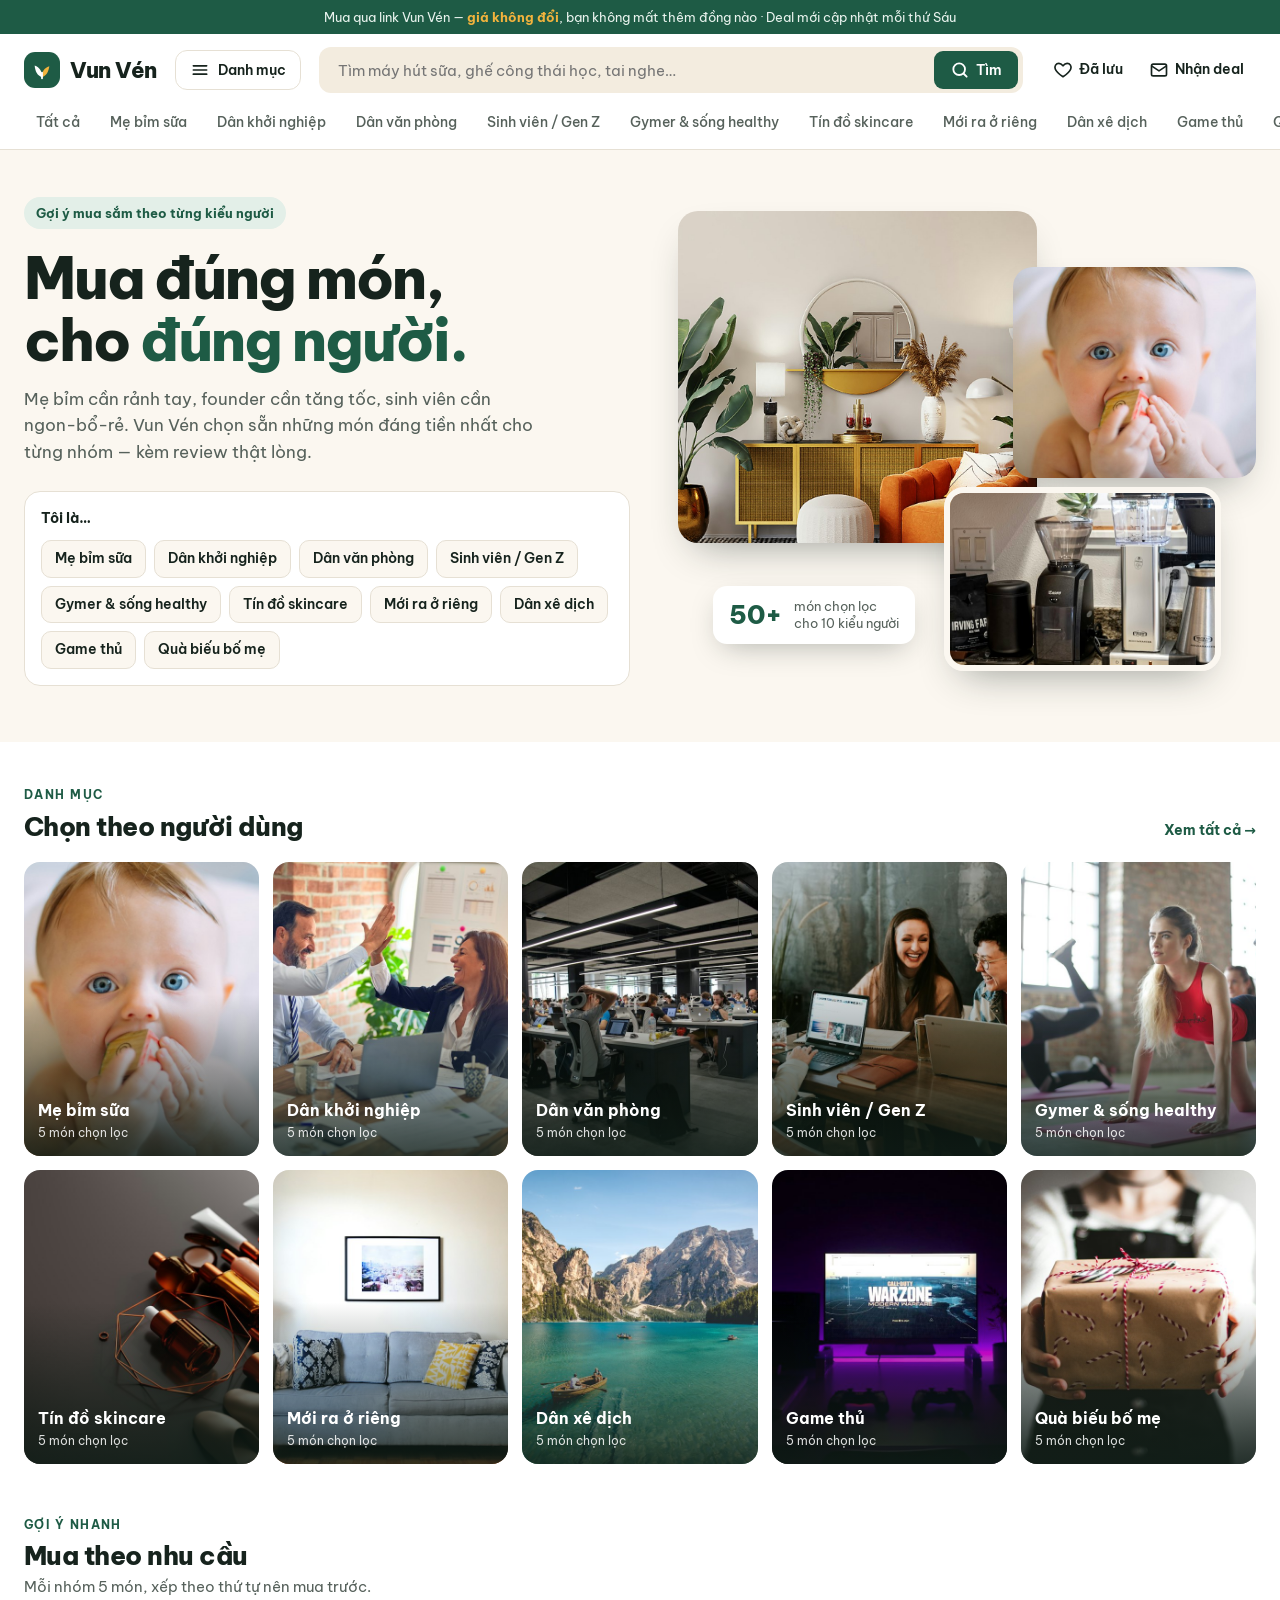
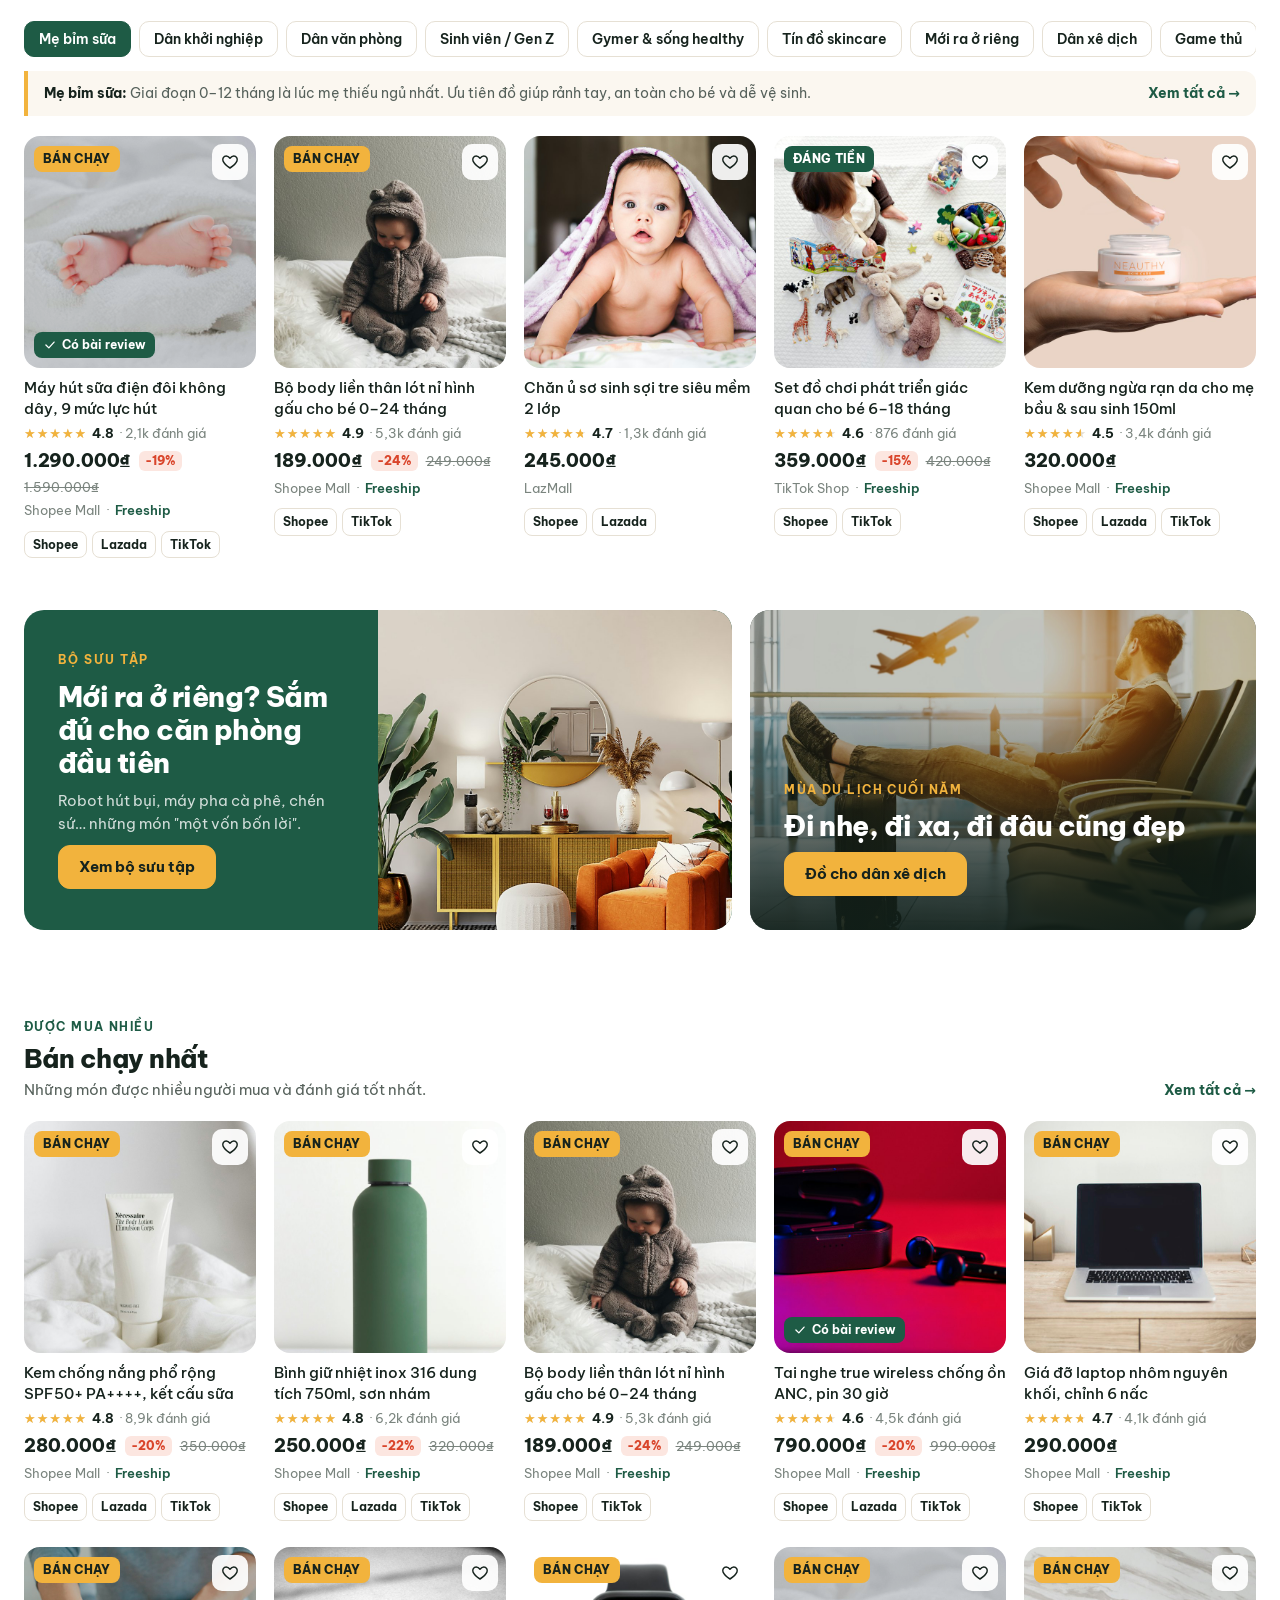
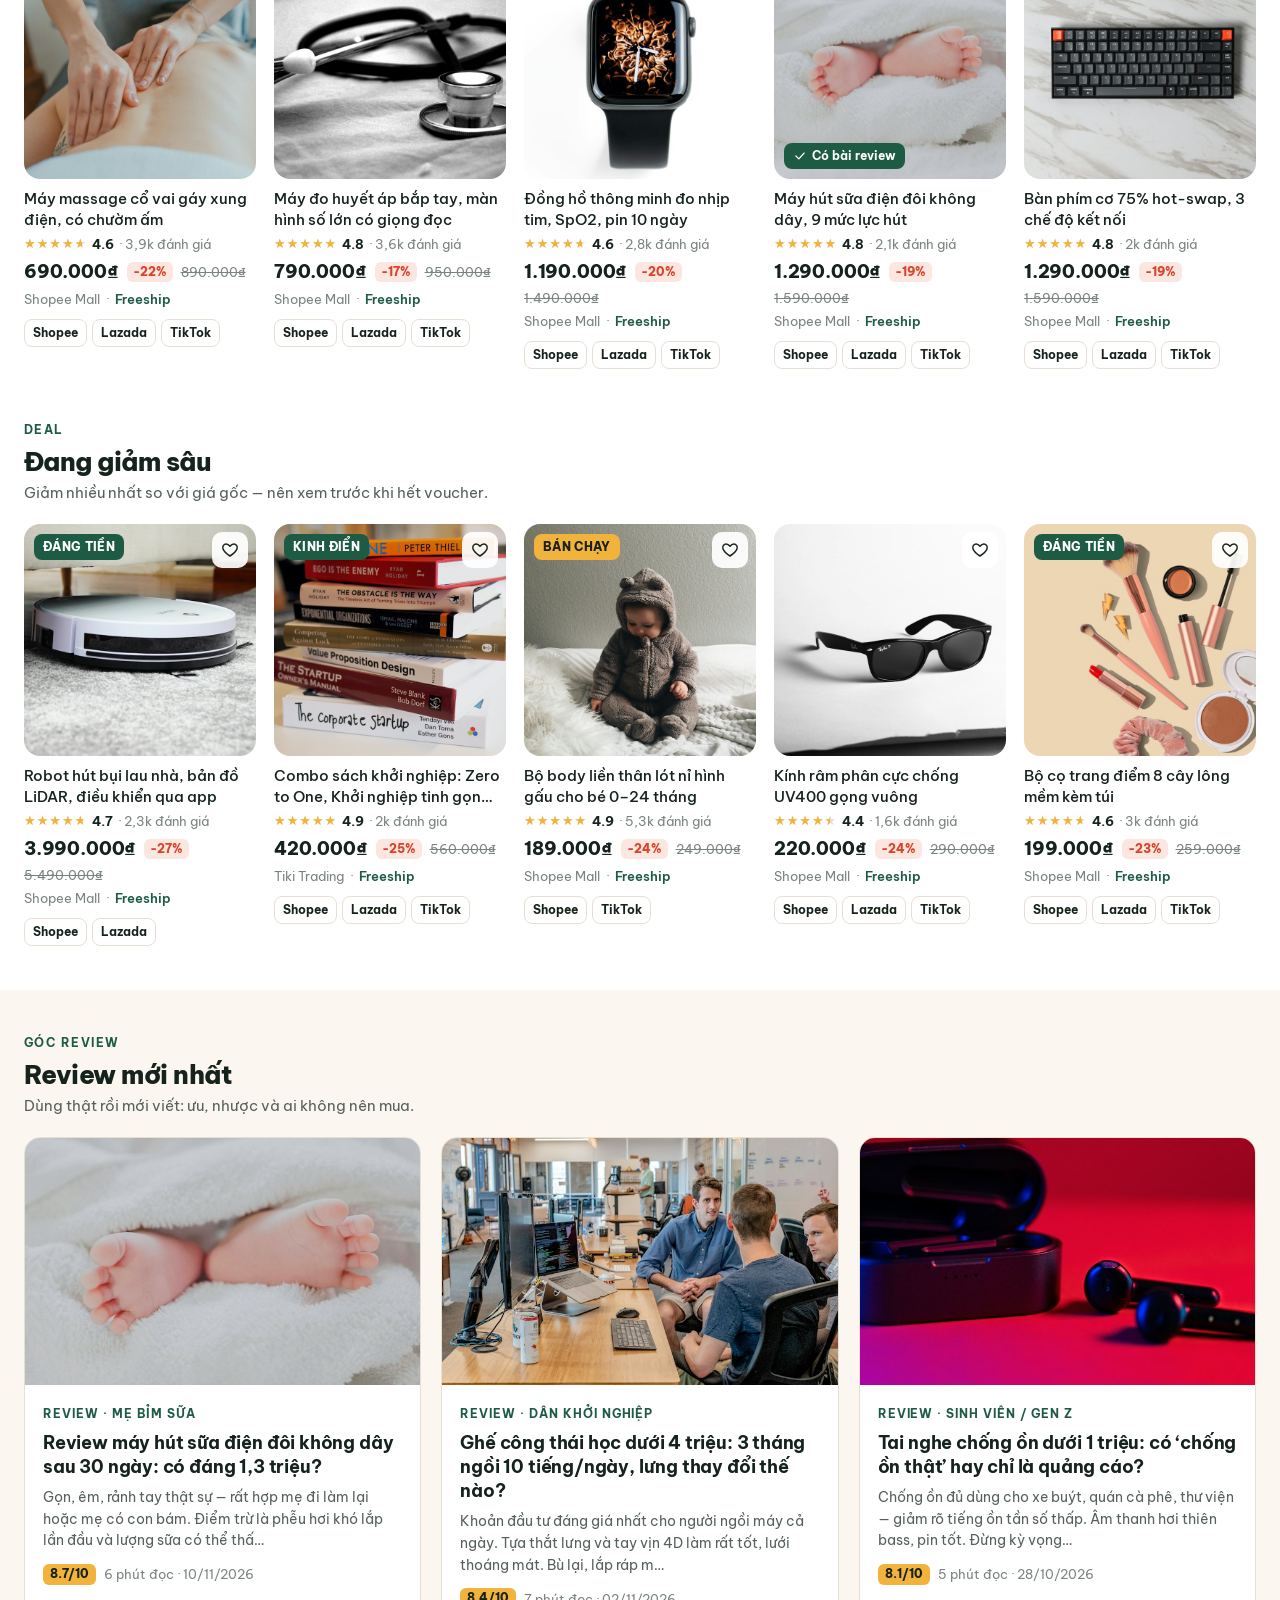
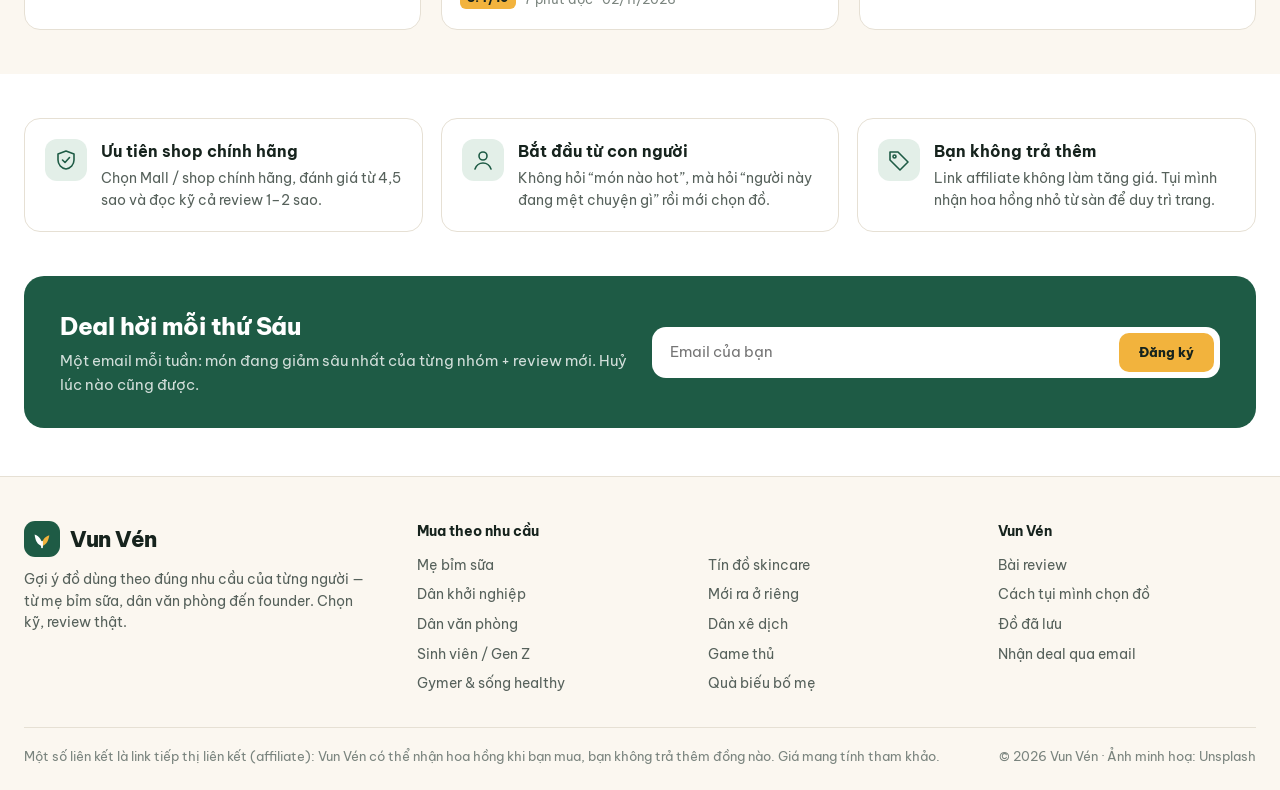
==== commit f824ebbd: "Give the site its own visual identity Move away from the borrowed marketplace look: forest green and" ====
--- a/index.html
+++ b/index.html
@@ -5,7 +5,7 @@
 <meta name="viewport" content="width=device-width,initial-scale=1">
 <link rel="preconnect" href="https://fonts.googleapis.com">
 <link rel="preconnect" href="https://fonts.gstatic.com" crossorigin>
-<link href="https://fonts.googleapis.com/css2?family=Inter:wght@400;500;600;700&family=Lora:wght@500;700&display=swap" rel="stylesheet">
+<link href="https://fonts.googleapis.com/css2?family=Be+Vietnam+Pro:wght@400;500;600;700;800&display=swap" rel="stylesheet">
 <link rel="stylesheet" href="assets/style.css">
 <title>Vun Vén — Đồ tốt, chọn đúng cho từng người</title>
 <meta name="description" content="Gợi ý sản phẩm theo nhu cầu: mẹ bỉm sữa, dân khởi nghiệp, văn phòng, sinh viên, gymer… kèm review chi tiết và link mua trên Shopee, Lazada, TikTok Shop.">
@@ -15,18 +15,34 @@
 <body data-page="home">
 <div id="site-header"></div>
 
-<section class="welcome">
-  <div class="wrap">
-    <h1>Đồ tốt, chọn đúng cho từng người.</h1>
-    <p class="sub">Bạn là mẹ bỉm, founder hay sinh viên? Chọn nhóm của bạn để xem những món đáng mua nhất.</p>
-    <div class="circles" id="circles"></div>
+<section class="hero">
+  <div class="wrap hero-grid">
+    <div class="hero-txt">
+      <span class="eyebrow">Gợi ý mua sắm theo từng kiểu người</span>
+      <h1>Mua đúng món,<br>cho <span>đúng người.</span></h1>
+      <p>Mẹ bỉm cần rảnh tay, founder cần tăng tốc, sinh viên cần ngon-bổ-rẻ. Vun Vén chọn sẵn những món đáng tiền nhất cho từng nhóm — kèm review thật lòng.</p>
+      <div class="who"><strong>Tôi là…</strong><div class="who-chips" id="whoChips"></div></div>
+    </div>
+    <div class="collage" aria-hidden="true">
+      <img class="c1" src="assets/img/hero-1.jpg" alt="">
+      <img class="c2" src="assets/img/cat-me-bim.jpg" alt="">
+      <img class="c3" src="assets/img/or-ca-phe.jpg" alt="">
+      <div class="stat"><b>50+</b><span>món chọn lọc<br>cho 10 kiểu người</span></div>
+    </div>
   </div>
 </section>
 
 <main>
   <section class="sec">
     <div class="wrap">
-      <div class="sec-title"><div><h2>Mua theo nhu cầu</h2><p>Mỗi nhóm 5 món, xếp theo thứ tự nên mua trước.</p></div></div>
+      <div class="sec-title"><div><span class="eb">Danh mục</span><h2>Chọn theo người dùng</h2></div><a href="danh-muc.html">Xem tất cả →</a></div>
+      <div class="tiles" id="tiles"></div>
+    </div>
+  </section>
+
+  <section class="sec" style="padding-top:8px">
+    <div class="wrap">
+      <div class="sec-title"><div><span class="eb">Gợi ý nhanh</span><h2>Mua theo nhu cầu</h2><p>Mỗi nhóm 5 món, xếp theo thứ tự nên mua trước.</p></div></div>
       <div class="tabs" id="tabs" role="tablist"></div>
       <div class="need-intro" id="needIntro"></div>
       <div class="grid" id="needGrid"></div>
@@ -40,7 +56,7 @@
           <small>Bộ sưu tập</small>
           <h3>Mới ra ở riêng? Sắm đủ cho căn phòng đầu tiên</h3>
           <p>Robot hút bụi, máy pha cà phê, chén sứ… những món "một vốn bốn lời".</p>
-          <span class="btn">Xem bộ sưu tập</span>
+          <span class="btn gold">Xem bộ sưu tập</span>
         </div>
         <img src="assets/img/hero-1.jpg" alt="Phòng khách ấm cúng" loading="lazy">
       </a>
@@ -49,7 +65,7 @@
         <div class="txt">
           <small>Mùa du lịch cuối năm</small>
           <h3>Đi nhẹ, đi xa, đi đâu cũng đẹp</h3>
-          <span class="btn">Đồ cho dân xê dịch</span>
+          <span class="btn gold">Đồ cho dân xê dịch</span>
         </div>
       </a>
     </div>
@@ -57,21 +73,21 @@
 
   <section class="sec">
     <div class="wrap">
-      <div class="sec-title"><div><h2>Bán chạy nhất</h2><p>Những món được nhiều người mua và đánh giá tốt nhất.</p></div><a href="danh-muc.html">Xem tất cả</a></div>
+      <div class="sec-title"><div><span class="eb">Được mua nhiều</span><h2>Bán chạy nhất</h2><p>Những món được nhiều người mua và đánh giá tốt nhất.</p></div><a href="danh-muc.html">Xem tất cả →</a></div>
       <div class="grid" id="bestGrid"></div>
     </div>
   </section>
 
   <section class="sec" style="padding-top:8px">
     <div class="wrap">
-      <div class="sec-title"><div><h2>Đang giảm sâu</h2><p>Giảm nhiều nhất so với giá gốc — nên xem trước khi hết voucher.</p></div></div>
+      <div class="sec-title"><div><span class="eb">Deal</span><h2>Đang giảm sâu</h2><p>Giảm nhiều nhất so với giá gốc — nên xem trước khi hết voucher.</p></div></div>
       <div class="grid" id="dealGrid"></div>
     </div>
   </section>
 
   <section class="sec editorial" id="review">
     <div class="wrap">
-      <div class="sec-title"><div><h2>Review mới nhất</h2><p>Dùng thật rồi mới viết: ưu, nhược và ai không nên mua.</p></div></div>
+      <div class="sec-title"><div><span class="eb">Góc review</span><h2>Review mới nhất</h2><p>Dùng thật rồi mới viết: ưu, nhược và ai không nên mua.</p></div></div>
       <div class="posts" id="posts"></div>
     </div>
   </section>
--- a/assets/style.css
+++ b/assets/style.css
@@ -1,259 +1,292 @@
-/* ===== Vun Vén — marketplace style ===== */
+/* ===== Vun Vén — bản sắc riêng: xanh lá rừng + vàng nghệ trên nền kem ===== */
 :root{
-  --bg:#fff; --ink:#222; --muted:#595959; --soft:#757575; --line:#E1E3DF;
-  --brand:#C8501E; --brand-dark:#A63F12;
-  --peach:#FCEBDD; --cream:#F6F3EE; --mint:#E4F0EC; --navy:#22314D;
-  --green:#1F7A35; --radius:12px;
-  --serif:"Lora",Georgia,serif; --sans:"Inter",system-ui,-apple-system,"Segoe UI",sans-serif;
+  --bg:#FFFFFF; --paper:#FBF7F0; --paper-2:#F3ECDF; --ink:#16231D; --muted:#56615B; --soft:#7A847E; --line:#E6E0D4;
+  --green:#1E5B45; --green-dark:#154533; --green-soft:#E3EFE8;
+  --gold:#F2B33D; --gold-soft:#FDF0D3; --red:#D9452B; --red-soft:#FCE6E0;
+  --radius:16px; --font:"Be Vietnam Pro",system-ui,-apple-system,"Segoe UI",sans-serif;
 }
 *{box-sizing:border-box}
 html{scroll-behavior:smooth}
-body{margin:0;background:var(--bg);color:var(--ink);font-family:var(--sans);font-size:15px;line-height:1.5;-webkit-font-smoothing:antialiased}
+body{margin:0;background:var(--bg);color:var(--ink);font-family:var(--font);font-size:15px;line-height:1.55;-webkit-font-smoothing:antialiased}
 a{color:inherit;text-decoration:none}
 img{display:block;max-width:100%}
 button{font-family:inherit;color:inherit}
-.wrap{max-width:1400px;margin:0 auto;padding:0 24px}
+.wrap{max-width:1320px;margin:0 auto;padding:0 24px}
 .sr{position:absolute;width:1px;height:1px;overflow:hidden;clip:rect(0 0 0 0)}
 svg.i{width:20px;height:20px;flex:none}
 
 /* ---------- header ---------- */
-.hdr{background:#fff;position:sticky;top:0;z-index:40}
-.hdr-main{display:flex;align-items:center;gap:16px;height:76px}
-.logo{font-family:var(--serif);font-weight:700;font-size:28px;color:var(--brand);letter-spacing:-.01em;white-space:nowrap}
-.cat-btn{display:flex;align-items:center;gap:8px;border:0;background:none;padding:10px 14px;border-radius:24px;font-size:15px;cursor:pointer;white-space:nowrap}
-.cat-btn:hover{background:var(--cream)}
-.search{flex:1;display:flex;align-items:center;border:2px solid var(--ink);border-radius:28px;height:48px;padding:0 4px 0 18px;background:#fff}
-.search:focus-within{box-shadow:0 0 0 3px rgba(200,80,30,.18)}
-.search input{flex:1;min-width:0;border:0;outline:0;font:inherit;font-size:16px;background:transparent}
-.search button{display:grid;place-items:center;width:40px;height:40px;border-radius:50%;border:0;background:var(--brand);color:#fff;cursor:pointer}
-.search button:hover{background:var(--brand-dark)}
-.hdr-act{display:flex;align-items:center;gap:4px}
-.hdr-act a{display:flex;align-items:center;gap:6px;padding:10px 12px;border-radius:24px;font-size:15px;white-space:nowrap;position:relative}
-.hdr-act a:hover{background:var(--cream)}
-.count{position:absolute;top:2px;right:2px;min-width:18px;height:18px;border-radius:9px;background:var(--brand);color:#fff;font-size:11px;font-weight:700;display:grid;place-items:center;padding:0 4px}
+.topbar{background:var(--green);color:#E9F3EE;font-size:13px;text-align:center;padding:7px 16px}
+.topbar b{color:var(--gold)}
+.hdr{background:#fff;position:sticky;top:0;z-index:40;box-shadow:0 1px 0 var(--line)}
+.hdr-main{display:flex;align-items:center;gap:18px;height:72px}
+.logo{display:flex;align-items:center;gap:10px;font-weight:800;font-size:22px;letter-spacing:-.02em;white-space:nowrap;color:var(--ink)}
+.logo .mark{width:36px;height:36px;border-radius:11px;background:var(--green);display:grid;place-items:center;flex:none}
+.logo .mark svg{width:22px;height:22px}
+.cat-btn{display:flex;align-items:center;gap:8px;border:1px solid var(--line);background:#fff;padding:9px 14px;border-radius:12px;font-size:14px;font-weight:600;cursor:pointer;white-space:nowrap}
+.cat-btn:hover{border-color:var(--green);color:var(--green)}
+.search{flex:1;display:flex;align-items:center;border-radius:12px;height:46px;padding:0 4px 0 16px;background:var(--paper-2);border:1px solid transparent}
+.search:focus-within{background:#fff;border-color:var(--green);box-shadow:0 0 0 3px var(--green-soft)}
+.search input{flex:1;min-width:0;border:0;outline:0;font:inherit;font-size:15px;background:transparent}
+.search button{display:flex;align-items:center;gap:6px;height:38px;padding:0 16px;border-radius:9px;border:0;background:var(--green);color:#fff;cursor:pointer;font-weight:600;font-size:14px}
+.search button:hover{background:var(--green-dark)}
+.hdr-act{display:flex;align-items:center;gap:2px}
+.hdr-act a{display:flex;align-items:center;gap:6px;padding:9px 12px;border-radius:12px;font-size:14px;font-weight:600;white-space:nowrap;position:relative}
+.hdr-act a:hover{background:var(--paper)}
+.count{position:absolute;top:2px;left:24px;min-width:18px;height:18px;border-radius:9px;background:var(--gold);color:var(--ink);font-size:11px;font-weight:800;display:grid;place-items:center;padding:0 4px}
 .count:empty{display:none}
-.navrow{border-bottom:1px solid var(--line)}
-.navrow ul{list-style:none;margin:0 auto;padding:0;display:flex;justify-content:center;gap:4px;overflow-x:auto;scrollbar-width:none}
+.navrow{background:#fff}
+.navrow ul{list-style:none;margin:0 auto;padding:0 24px 10px;display:flex;gap:6px;overflow-x:auto;scrollbar-width:none}
 .navrow ul::-webkit-scrollbar{display:none}
-.navrow a{display:block;padding:10px 12px 12px;font-size:14px;color:var(--ink);white-space:nowrap;border-bottom:2px solid transparent}
-.navrow a:hover,.navrow a.on{border-bottom-color:var(--ink)}
-.megamenu{position:absolute;left:24px;top:70px;background:#fff;border-radius:var(--radius);box-shadow:0 8px 32px rgba(0,0,0,.16);padding:10px;width:300px;display:none;z-index:50}
-.megamenu.open{display:block}
-.megamenu a{display:flex;align-items:center;gap:12px;padding:8px 10px;border-radius:8px;font-size:15px}
-.megamenu a:hover{background:var(--cream)}
-.megamenu img{width:36px;height:36px;border-radius:50%;object-fit:cover}
-
-/* ---------- headings ---------- */
-.h-serif{font-family:var(--serif);font-weight:500;letter-spacing:-.01em}
-.sec{padding:40px 0}
-.sec-title{display:flex;align-items:baseline;justify-content:space-between;gap:16px;margin-bottom:18px}
-.sec-title h2{font-family:var(--serif);font-weight:500;font-size:26px;margin:0;line-height:1.25}
-.sec-title a{font-size:15px;font-weight:600;text-decoration:underline;text-underline-offset:3px;white-space:nowrap}
+.navrow a{display:block;padding:6px 12px;font-size:13.5px;font-weight:500;color:var(--muted);white-space:nowrap;border-radius:999px}
+.navrow a:hover{background:var(--paper);color:var(--ink)}
+.navrow a.on{background:var(--green-soft);color:var(--green);font-weight:700}
+.megamenu{position:absolute;left:180px;top:64px;background:#fff;border-radius:var(--radius);box-shadow:0 16px 40px rgba(22,35,29,.18);padding:10px;width:520px;display:none;grid-template-columns:1fr 1fr;gap:2px;z-index:50}
+.megamenu.open{display:grid}
+.megamenu a{display:flex;align-items:center;gap:12px;padding:8px 10px;border-radius:10px;font-size:14px;font-weight:600}
+.megamenu a:hover{background:var(--paper)}
+.megamenu img{width:40px;height:40px;border-radius:10px;object-fit:cover}
+
+/* ---------- section headings ---------- */
+.sec{padding:44px 0}
+.sec-title{display:flex;align-items:flex-end;justify-content:space-between;gap:16px;margin-bottom:20px}
+.sec-title h2{font-weight:800;font-size:26px;letter-spacing:-.02em;margin:0;line-height:1.2}
+.sec-title .eb{display:block;font-size:12px;font-weight:700;letter-spacing:.12em;text-transform:uppercase;color:var(--green);margin-bottom:6px}
+.sec-title a{font-size:14px;font-weight:700;color:var(--green);white-space:nowrap;display:flex;align-items:center;gap:4px}
+.sec-title a:hover{text-decoration:underline}
 .sec-title p{margin:4px 0 0;color:var(--muted)}
 
-/* ---------- hero (home) ---------- */
-.welcome{background:var(--peach);padding:36px 0 0}
-.welcome h1{font-family:var(--serif);font-weight:500;font-size:clamp(26px,3vw,36px);text-align:center;margin:0 0 6px;line-height:1.2}
-.welcome .sub{text-align:center;color:var(--muted);margin:0 0 26px}
-.circles{display:flex;justify-content:center;gap:22px;padding-bottom:30px;overflow-x:auto;scrollbar-width:none}
-.circles::-webkit-scrollbar{display:none}
-.circle{display:flex;flex-direction:column;align-items:center;gap:10px;width:112px;flex:none;text-align:center;font-size:14px;font-weight:600;line-height:1.3}
-.circle span.ph{width:112px;height:112px;border-radius:50%;overflow:hidden;background:#fff;box-shadow:0 1px 4px rgba(0,0,0,.12);transition:box-shadow .2s}
-.circle img{width:100%;height:100%;object-fit:cover;transition:transform .3s}
-.circle:hover span.ph{box-shadow:0 4px 16px rgba(0,0,0,.22)}
-.circle:hover img{transform:scale(1.06)}
-
-/* ---------- tabs (shop by need) ---------- */
+/* ---------- hero ---------- */
+.hero{background:var(--paper);padding:48px 0 56px;overflow:hidden}
+.hero-grid{display:grid;grid-template-columns:1.05fr 1fr;gap:48px;align-items:center}
+.eyebrow{display:inline-flex;align-items:center;gap:8px;font-size:13px;font-weight:700;color:var(--green);background:var(--green-soft);padding:6px 12px;border-radius:999px}
+.hero h1{font-size:clamp(36px,4.6vw,58px);line-height:1.06;letter-spacing:-.035em;font-weight:800;margin:18px 0 16px}
+.hero h1 span{color:var(--green);position:relative;white-space:nowrap}
+.hero h1 span::after{content:"";position:absolute;left:0;right:0;bottom:.06em;height:.16em;background:var(--gold);border-radius:4px;z-index:-1}
+.hero-txt>p{font-size:17px;color:var(--muted);max-width:520px;margin:0 0 26px}
+.who{background:#fff;border:1px solid var(--line);border-radius:var(--radius);padding:16px}
+.who strong{display:block;font-size:14px;margin-bottom:10px}
+.who-chips{display:flex;flex-wrap:wrap;gap:8px}
+.who-chips a{font-size:14px;font-weight:600;padding:7px 13px;border-radius:10px;background:var(--paper);border:1px solid var(--line);transition:.15s}
+.who-chips a:hover{background:var(--green);border-color:var(--green);color:#fff}
+.collage{position:relative;height:460px}
+.collage img{position:absolute;object-fit:cover;border-radius:20px;box-shadow:0 18px 40px -18px rgba(22,35,29,.45)}
+.collage .c1{left:0;top:0;width:62%;height:72%}
+.collage .c2{right:0;top:12%;width:42%;height:46%}
+.collage .c3{right:6%;bottom:0;width:48%;height:40%;border:6px solid var(--paper)}
+.collage .stat{position:absolute;left:6%;bottom:6%;background:#fff;border-radius:14px;padding:12px 16px;box-shadow:0 10px 30px -10px rgba(22,35,29,.35);display:flex;align-items:center;gap:12px}
+.collage .stat b{font-size:26px;font-weight:800;color:var(--green);line-height:1}
+.collage .stat span{font-size:13px;color:var(--muted);line-height:1.3}
+
+/* ---------- persona tiles ---------- */
+.tiles{display:grid;grid-template-columns:repeat(5,1fr);gap:14px}
+.tile{position:relative;aspect-ratio:4/5;border-radius:var(--radius);overflow:hidden;background:var(--paper-2)}
+.tile img{width:100%;height:100%;object-fit:cover;transition:transform .4s}
+.tile::after{content:"";position:absolute;inset:0;background:linear-gradient(180deg,transparent 45%,rgba(16,30,24,.82))}
+.tile .lbl{position:absolute;left:14px;right:14px;bottom:12px;z-index:1;color:#fff}
+.tile .lbl b{display:block;font-size:16px;font-weight:700;line-height:1.25}
+.tile .lbl small{font-size:12px;opacity:.85}
+.tile:hover img{transform:scale(1.06)}
+
+/* ---------- tabs ---------- */
 .tabs{display:flex;gap:8px;overflow-x:auto;padding:2px 0 14px;scrollbar-width:none}
 .tabs::-webkit-scrollbar{display:none}
-.tab{flex:none;border:1px solid var(--line);background:#fff;border-radius:24px;padding:8px 16px;font-size:14px;font-weight:600;cursor:pointer}
-.tab:hover{border-color:var(--ink)}
-.tab.on{background:var(--ink);color:#fff;border-color:var(--ink)}
-.need-intro{display:flex;justify-content:space-between;align-items:center;gap:16px;background:var(--cream);border-radius:var(--radius);padding:14px 18px;margin-bottom:18px;font-size:14px;color:var(--muted)}
+.tab{flex:none;border:1px solid var(--line);background:#fff;border-radius:10px;padding:8px 14px;font-size:14px;font-weight:600;cursor:pointer}
+.tab:hover{border-color:var(--green);color:var(--green)}
+.tab.on{background:var(--green);color:#fff;border-color:var(--green)}
+.need-intro{display:flex;justify-content:space-between;align-items:center;gap:16px;border-left:4px solid var(--gold);background:var(--paper);border-radius:0 12px 12px 0;padding:12px 16px;margin-bottom:20px;font-size:14px;color:var(--muted)}
 .need-intro b{color:var(--ink)}
-.need-intro a{font-weight:600;color:var(--ink);text-decoration:underline;white-space:nowrap}
+.need-intro a{font-weight:700;color:var(--green);white-space:nowrap}
 
 /* ---------- product grid & card ---------- */
-.grid{display:grid;grid-template-columns:repeat(5,1fr);gap:24px 16px}
+.grid{display:grid;grid-template-columns:repeat(5,1fr);gap:26px 18px}
 .grid.g4{grid-template-columns:repeat(4,1fr)}
 .pcard{position:relative;min-width:0}
-.pimg{display:block;position:relative;aspect-ratio:1/1;border-radius:var(--radius);overflow:hidden;background:var(--cream)}
+.pimg{display:block;position:relative;aspect-ratio:1/1;border-radius:var(--radius);overflow:hidden;background:var(--paper)}
 .pimg img{width:100%;height:100%;object-fit:cover;transition:transform .35s}
-.pcard:hover .pimg img{transform:scale(1.04)}
-.pcard:hover .ptitle{text-decoration:underline}
-.heart{position:absolute;top:8px;right:8px;width:36px;height:36px;border-radius:50%;border:0;background:#fff;display:grid;place-items:center;cursor:pointer;box-shadow:0 1px 4px rgba(0,0,0,.2);opacity:0;transition:opacity .15s,transform .15s;z-index:2}
-.pcard:hover .heart,.heart.on,.heart:focus-visible{opacity:1}
+.pcard:hover .pimg img{transform:scale(1.05)}
+.pcard:hover .ptitle{color:var(--green)}
+.pbadge{position:absolute;left:10px;top:10px;font-size:11.5px;font-weight:800;padding:4px 9px;border-radius:8px;background:var(--gold);color:var(--ink);text-transform:uppercase;letter-spacing:.03em;z-index:1}
+.pbadge.alt{background:var(--green);color:#fff}
+.heart{position:absolute;top:8px;right:8px;width:36px;height:36px;border-radius:10px;border:0;background:rgba(255,255,255,.92);display:grid;place-items:center;cursor:pointer;z-index:2;transition:transform .15s}
 .heart:hover{transform:scale(1.08)}
 .heart svg{width:18px;height:18px}
-.heart.on svg{fill:#D0321A;stroke:#D0321A}
-.rv-flag{position:absolute;left:8px;bottom:8px;background:#fff;border-radius:16px;font-size:12px;font-weight:600;padding:3px 10px;box-shadow:0 1px 3px rgba(0,0,0,.15)}
-.pbody{padding-top:8px}
-.ptitle{font-size:14px;line-height:1.4;color:var(--ink);display:-webkit-box;-webkit-line-clamp:2;-webkit-box-orient:vertical;overflow:hidden;min-height:2.8em}
-.rate{display:flex;align-items:center;gap:4px;font-size:13px;margin-top:2px;color:var(--soft)}
-.stars{position:relative;display:inline-block;font-size:13px;letter-spacing:1px;color:#D7D7D7;line-height:1}
+.heart.on svg{fill:var(--red);stroke:var(--red)}
+.rv-flag{position:absolute;left:10px;bottom:10px;background:var(--green);color:#fff;border-radius:8px;font-size:12px;font-weight:700;padding:4px 9px;display:flex;align-items:center;gap:5px}
+.pbody{padding-top:10px}
+.ptitle{font-size:14.5px;font-weight:500;line-height:1.4;display:-webkit-box;-webkit-line-clamp:2;-webkit-box-orient:vertical;overflow:hidden;min-height:2.8em;transition:color .15s}
+.rate{display:flex;align-items:center;gap:5px;font-size:13px;margin-top:4px;color:var(--soft)}
+.rate b{color:var(--ink);font-weight:700}
+.stars{position:relative;display:inline-block;font-size:13px;letter-spacing:1px;color:#E4DED2;line-height:1}
 .stars::before{content:"★★★★★"}
-.stars i{position:absolute;inset:0;overflow:hidden;color:var(--ink);font-style:normal;white-space:nowrap}
+.stars i{position:absolute;inset:0;overflow:hidden;color:var(--gold);font-style:normal;white-space:nowrap}
 .stars i::before{content:"★★★★★"}
-.stars.lg{font-size:18px}
-.price{display:flex;align-items:baseline;flex-wrap:wrap;gap:0 6px;margin-top:2px}
-.price b{font-size:17px;font-weight:700}
+.price{display:flex;align-items:center;flex-wrap:wrap;gap:2px 8px;margin-top:4px}
+.price b{font-size:18px;font-weight:800;letter-spacing:-.01em}
 .price s{font-size:13px;color:var(--soft)}
-.price em{font-style:normal;font-size:13px;color:var(--green);font-weight:600}
-.pmeta{font-size:12px;color:var(--soft);margin-top:2px}
-.badges{display:flex;gap:6px;flex-wrap:wrap;margin-top:6px}
-.badge{font-size:12px;font-weight:600;padding:2px 10px;border-radius:16px;background:var(--peach);color:#7A3511}
-.badge.ship{background:var(--mint);color:#165A2B}
-.shopline{font-size:12px;margin-top:6px;color:var(--soft)}
-.shopline a{color:var(--ink);font-weight:600;text-decoration:underline;text-underline-offset:2px}
-
-/* ---------- promo banners ---------- */
-.promos{display:grid;grid-template-columns:1.4fr 1fr;gap:16px}
-.promo{position:relative;border-radius:16px;overflow:hidden;display:grid;grid-template-columns:1fr 1fr;min-height:320px;background:var(--mint)}
-.promo.alt{background:#E9E4F5;grid-template-columns:1fr}
-.promo .txt{padding:32px;display:flex;flex-direction:column;justify-content:center;gap:10px}
-.promo .txt small{font-size:13px;font-weight:600;text-transform:uppercase;letter-spacing:.06em;color:var(--muted)}
-.promo h3{font-family:var(--serif);font-weight:500;font-size:28px;line-height:1.2;margin:0}
-.promo p{margin:0;color:var(--muted)}
+.price em{font-style:normal;font-size:12px;font-weight:800;color:var(--red);background:var(--red-soft);padding:1px 6px;border-radius:6px}
+.pmeta{display:flex;align-items:center;gap:6px;font-size:12.5px;color:var(--soft);margin-top:4px;flex-wrap:wrap}
+.pmeta .ship{color:var(--green);font-weight:600}
+.shopline{display:flex;gap:5px;flex-wrap:wrap;margin-top:10px}
+.shopline a{font-size:11.5px;font-weight:700;padding:4px 8px;white-space:nowrap;border-radius:8px;border:1px solid var(--line);color:var(--ink)}
+.shopline a:hover{border-color:var(--green);color:var(--green);background:var(--green-soft)}
+
+/* ---------- promos ---------- */
+.promos{display:grid;grid-template-columns:1.4fr 1fr;gap:18px}
+.promo{position:relative;border-radius:20px;overflow:hidden;display:grid;grid-template-columns:1fr 1fr;min-height:320px;background:var(--green);color:#fff}
+.promo.alt{background:var(--ink);grid-template-columns:1fr}
+.promo .txt{padding:34px;display:flex;flex-direction:column;justify-content:center;gap:10px;position:relative;z-index:1}
+.promo .txt small{font-size:12px;font-weight:700;text-transform:uppercase;letter-spacing:.12em;color:var(--gold)}
+.promo h3{font-weight:800;font-size:28px;letter-spacing:-.02em;line-height:1.18;margin:0}
+.promo p{margin:0;color:rgba(255,255,255,.8)}
 .promo img{width:100%;height:100%;object-fit:cover}
-.promo.alt img{position:absolute;inset:0}
-.promo.alt .txt{position:relative;z-index:1;margin-top:auto;background:linear-gradient(transparent,rgba(0,0,0,.65));color:#fff;padding-top:80px}
-.promo.alt .txt small,.promo.alt p{color:rgba(255,255,255,.85)}
-.promo.alt .btn{color:var(--ink);border-color:#fff}
-.btn{display:inline-flex;align-items:center;justify-content:center;gap:8px;height:44px;padding:0 22px;border-radius:24px;font-weight:600;font-size:15px;border:2px solid var(--ink);background:#fff;cursor:pointer;align-self:flex-start;transition:transform .1s,box-shadow .15s}
-.btn:hover{box-shadow:0 3px 10px rgba(0,0,0,.15);transform:translateY(-1px)}
-.btn.dark{background:var(--ink);color:#fff}
-.btn.brand{background:var(--brand);border-color:var(--brand);color:#fff}
-.btn.block{width:100%;height:48px}
+.promo.alt img{position:absolute;inset:0;opacity:.75}
+.promo.alt .txt{margin-top:auto;background:linear-gradient(transparent,rgba(16,30,24,.9));padding-top:90px}
+.btn{display:inline-flex;align-items:center;justify-content:center;gap:8px;height:44px;padding:0 20px;border-radius:12px;font-weight:700;font-size:14.5px;border:1px solid var(--line);background:#fff;color:var(--ink);cursor:pointer;align-self:flex-start;transition:background .15s,transform .1s}
+.btn:hover{transform:translateY(-1px)}
+.btn.gold{background:var(--gold);border-color:var(--gold);color:var(--ink)}
+.btn.dark,.btn.green{background:var(--green);border-color:var(--green);color:#fff}
+.btn.dark:hover,.btn.green:hover{background:var(--green-dark)}
+.btn.block{width:100%;height:50px}
 
 /* ---------- editorial ---------- */
-.editorial{background:var(--cream)}
+.editorial{background:var(--paper)}
 .posts{display:grid;grid-template-columns:repeat(3,1fr);gap:20px}
-.post{background:#fff;border-radius:var(--radius);overflow:hidden;transition:box-shadow .2s}
-.post:hover{box-shadow:0 6px 20px rgba(0,0,0,.12)}
-.post:hover h3{text-decoration:underline}
+.post{background:#fff;border-radius:var(--radius);overflow:hidden;border:1px solid var(--line);transition:transform .2s,box-shadow .2s}
+.post:hover{transform:translateY(-3px);box-shadow:0 14px 30px -16px rgba(22,35,29,.35)}
+.post:hover h3{color:var(--green)}
 .post .ph{aspect-ratio:16/10;overflow:hidden}
 .post .ph img{width:100%;height:100%;object-fit:cover}
 .post .b{padding:16px 18px 20px}
-.kicker{font-size:12px;font-weight:700;letter-spacing:.06em;text-transform:uppercase;color:var(--brand)}
-.post h3{font-family:var(--serif);font-weight:500;font-size:20px;line-height:1.3;margin:6px 0 8px}
+.kicker{font-size:12px;font-weight:700;letter-spacing:.08em;text-transform:uppercase;color:var(--green)}
+.post h3{font-weight:700;font-size:18px;line-height:1.35;margin:6px 0 8px;letter-spacing:-.01em;transition:color .15s}
 .post p{margin:0;color:var(--muted);font-size:14px}
 .post .m{display:flex;align-items:center;gap:8px;margin-top:12px;font-size:13px;color:var(--soft)}
-.score-chip{background:var(--ink);color:#fff;font-weight:700;border-radius:6px;padding:1px 7px;font-size:12px}
+.score-chip{background:var(--gold);color:var(--ink);font-weight:800;border-radius:6px;padding:1px 7px;font-size:12px}
 
 /* ---------- trust ---------- */
-.trust{display:grid;grid-template-columns:repeat(3,1fr);gap:24px;text-align:center}
-.trust div{padding:8px 24px}
-.trust svg{width:34px;height:34px;color:var(--brand);margin:0 auto 10px}
-.trust h3{font-family:var(--serif);font-weight:500;font-size:19px;margin:0 0 6px}
+.trust{display:grid;grid-template-columns:repeat(3,1fr);gap:18px}
+.trust>div{display:grid;grid-template-columns:42px 1fr;column-gap:14px;align-items:start;padding:20px;border:1px solid var(--line);border-radius:var(--radius)}
+.trust svg{grid-row:span 2;width:42px;height:42px;padding:9px;border-radius:12px;background:var(--green-soft);color:var(--green)}
+.trust h3{font-size:16px;font-weight:700;margin:0 0 4px}
 .trust p{margin:0;color:var(--muted);font-size:14px}
 
 /* ---------- footer ---------- */
-.newsletter{background:#DCE6F8;padding:36px 0;text-align:center}
-.newsletter h2{font-family:var(--serif);font-weight:500;font-size:20px;margin:0 0 14px}
-.nl-form{display:flex;max-width:460px;margin:0 auto;border:2px solid var(--ink);border-radius:28px;background:#fff;padding:3px}
-.nl-form input{flex:1;min-width:0;border:0;outline:0;font:inherit;padding:0 16px;background:transparent}
-.nl-form button{border:0;background:var(--ink);color:#fff;border-radius:24px;padding:10px 20px;font-weight:600;cursor:pointer}
-.ftr{background:var(--navy);color:#fff;padding:44px 0 24px;font-size:14px}
+.newsletter{padding:0 0 48px}
+.nl-box{background:var(--green);color:#fff;border-radius:20px;padding:32px 36px;display:grid;grid-template-columns:1fr 1fr;gap:24px;align-items:center}
+.nl-box h2{font-weight:800;font-size:24px;letter-spacing:-.02em;margin:0 0 4px}
+.nl-box p{margin:0;color:rgba(255,255,255,.8)}
+.nl-form{display:flex;gap:8px;background:#fff;border-radius:14px;padding:6px}
+.nl-form input{flex:1;min-width:0;border:0;outline:0;font:inherit;padding:0 12px;background:transparent}
+.nl-form button{border:0;background:var(--gold);color:var(--ink);border-radius:10px;padding:11px 20px;font-weight:800;cursor:pointer}
+.ftr{background:var(--paper);padding:44px 0 24px;font-size:14px;border-top:1px solid var(--line)}
 .fcols{display:grid;grid-template-columns:1.4fr 1fr 1fr 1fr;gap:32px}
-.ftr h4{margin:0 0 12px;font-size:15px}
+.ftr h4{margin:0 0 12px;font-size:14px;font-weight:700}
 .ftr ul{list-style:none;margin:0;padding:0;display:grid;gap:8px}
-.ftr a{color:#D5DAE5}
-.ftr a:hover{color:#fff;text-decoration:underline}
-.ftr .logo{color:#fff}
-.ftr .about{color:#C3C9D6;margin:10px 0 0;max-width:340px}
-.disclose{margin-top:32px;padding-top:18px;border-top:1px solid rgba(255,255,255,.15);color:#AEB6C6;font-size:13px;display:flex;justify-content:space-between;gap:16px;flex-wrap:wrap}
+.ftr ul a{color:var(--muted)}
+.ftr ul a:hover{color:var(--green)}
+.ftr .about{color:var(--muted);margin:12px 0 0;max-width:340px}
+.disclose{margin-top:32px;padding-top:18px;border-top:1px solid var(--line);color:var(--soft);font-size:13px;display:flex;justify-content:space-between;gap:16px;flex-wrap:wrap}
 
 /* ---------- listing page ---------- */
-.crumbs{font-size:13px;color:var(--soft);padding:18px 0 4px}
-.crumbs a{text-decoration:underline}
-.list-head{display:flex;gap:20px;align-items:center;padding:8px 0 20px}
-.list-head img{width:88px;height:88px;border-radius:50%;object-fit:cover;flex:none}
-.list-head h1{font-family:var(--serif);font-weight:500;font-size:32px;margin:0 0 4px;line-height:1.2}
-.list-head p{margin:0;color:var(--muted);max-width:720px}
+.crumbs{font-size:13px;color:var(--soft);padding:18px 0 6px}
+.crumbs a:hover{color:var(--green);text-decoration:underline}
+.list-hero{display:flex;gap:20px;align-items:center;background:var(--paper);border-radius:20px;padding:20px 24px;margin:6px 0 24px}
+.list-hero img{width:92px;height:92px;border-radius:16px;object-fit:cover;flex:none}
+.list-hero h1{font-weight:800;font-size:30px;letter-spacing:-.025em;margin:0 0 4px;line-height:1.2}
+.list-hero p{margin:0;color:var(--muted);max-width:720px}
 .chips{display:flex;gap:6px;flex-wrap:wrap;margin-top:10px}
-.chip{font-size:13px;padding:3px 12px;border-radius:16px;background:var(--cream)}
+.chip{font-size:12.5px;font-weight:600;padding:3px 10px;border-radius:8px;background:#fff;border:1px solid var(--line)}
 .list-body{display:grid;grid-template-columns:240px 1fr;gap:32px;padding-bottom:56px}
-.filters h3{font-size:15px;margin:0 0 10px}
+.filters{align-self:start;position:sticky;top:130px}
+.filters h3{font-size:14px;font-weight:700;margin:0 0 8px}
 .fgroup{padding:16px 0;border-top:1px solid var(--line)}
 .fgroup:first-child{border-top:0;padding-top:0}
-.fgroup label{display:flex;align-items:center;gap:10px;padding:5px 0;font-size:14px;cursor:pointer}
-.fgroup input{width:18px;height:18px;accent-color:var(--ink);margin:0}
-.toolbar{display:flex;justify-content:space-between;align-items:center;gap:12px;margin-bottom:16px;font-size:14px;color:var(--muted)}
-.toolbar select{font:inherit;font-size:14px;border:1px solid var(--line);border-radius:24px;padding:8px 14px;background:#fff;color:var(--ink);cursor:pointer}
+.fgroup label{display:flex;align-items:center;gap:10px;padding:4px 0;font-size:14px;cursor:pointer;color:var(--muted)}
+.fgroup label:hover{color:var(--ink)}
+.fgroup input{width:17px;height:17px;accent-color:var(--green);margin:0}
+.toolbar{display:flex;justify-content:space-between;align-items:center;gap:12px;margin-bottom:18px;font-size:14px;color:var(--muted)}
+.toolbar select{font:inherit;font-size:14px;border:1px solid var(--line);border-radius:10px;padding:8px 12px;background:#fff;color:var(--ink);cursor:pointer}
 .ftoggle{display:none}
 .empty{grid-column:1/-1;text-align:center;padding:56px 16px;color:var(--muted)}
-
-/* ---------- review (listing-detail) page ---------- */
-.pdp{display:grid;grid-template-columns:minmax(0,1.35fr) minmax(320px,1fr);gap:40px;padding:8px 0 40px}
+.empty .btn{align-self:center}
+
+/* ---------- review (product detail) page ---------- */
+.pdp{display:grid;grid-template-columns:minmax(0,1.2fr) minmax(320px,1fr);gap:44px;padding:8px 0 44px}
 .gallery{position:relative}
-.gallery .main{border-radius:var(--radius);overflow:hidden;aspect-ratio:1/1;background:var(--cream)}
+.gallery .main{border-radius:20px;overflow:hidden;aspect-ratio:1/1;background:var(--paper)}
 .gallery .main img{width:100%;height:100%;object-fit:cover}
-.gallery .heart{opacity:1;top:14px;right:14px;width:44px;height:44px}
-.buybox{align-self:start;position:sticky;top:96px}
-.buybox .tag{display:inline-block;font-size:13px;font-weight:600;background:var(--peach);color:#7A3511;padding:3px 12px;border-radius:16px;margin-bottom:12px}
-.buybox .bprice{display:flex;align-items:baseline;gap:10px;flex-wrap:wrap}
-.buybox .bprice b{font-size:30px;font-weight:700;letter-spacing:-.01em}
+.gallery .heart{top:14px;right:14px;width:44px;height:44px}
+.buybox{align-self:start;position:sticky;top:130px}
+.buybox .tag{display:inline-block;font-size:12px;font-weight:800;text-transform:uppercase;letter-spacing:.04em;background:var(--gold);color:var(--ink);padding:4px 10px;border-radius:8px;margin-bottom:14px}
+.buybox h1{font-size:26px;font-weight:800;letter-spacing:-.02em;line-height:1.25;margin:0 0 10px}
+.buybox .by{display:flex;align-items:center;gap:8px;font-size:14px;margin-bottom:18px;flex-wrap:wrap;color:var(--muted)}
+.buybox .by b{color:var(--ink)}
+.buybox .pricebox{background:var(--paper);border-radius:var(--radius);padding:16px 18px;margin-bottom:16px}
+.buybox .bprice{display:flex;align-items:center;gap:10px;flex-wrap:wrap}
+.buybox .bprice b{font-size:32px;font-weight:800;letter-spacing:-.02em;color:var(--green)}
 .buybox .bprice s{color:var(--soft);font-size:16px}
-.buybox .bprice em{font-style:normal;color:var(--green);font-weight:600}
-.buybox .note{font-size:13px;color:var(--soft);margin:2px 0 14px}
-.buybox h1{font-size:20px;font-weight:400;line-height:1.4;margin:0 0 10px}
-.buybox .by{display:flex;align-items:center;gap:8px;font-size:14px;margin-bottom:18px;flex-wrap:wrap}
-.buybox .by b{font-weight:600}
-.buybtns{display:grid;gap:10px;margin-bottom:18px}
-.save-btn{background:none;border:0;display:flex;align-items:center;justify-content:center;gap:8px;width:100%;padding:10px;font-weight:600;cursor:pointer;border-radius:24px}
-.save-btn:hover{background:var(--cream)}
-.save-btn.on svg{fill:#D0321A;stroke:#D0321A}
-.hl{list-style:none;padding:0;margin:0 0 6px;display:grid;gap:10px;font-size:14px}
+.buybox .bprice em{font-style:normal;color:var(--red);background:var(--red-soft);font-weight:800;padding:2px 8px;border-radius:6px;font-size:13px}
+.buybox .note{font-size:12.5px;color:var(--soft);margin-top:2px}
+.buybtns{display:grid;gap:10px;margin-bottom:16px}
+.save-btn{background:none;border:0;display:flex;align-items:center;justify-content:center;gap:8px;width:100%;padding:10px;font-weight:700;cursor:pointer;border-radius:12px}
+.save-btn:hover{background:var(--paper)}
+.save-btn.on svg{fill:var(--red);stroke:var(--red)}
+.hl{list-style:none;padding:0;margin:0 0 8px;display:grid;gap:10px;font-size:14px;color:var(--muted)}
 .hl li{display:flex;gap:10px}
-.hl svg{width:18px;height:18px;margin-top:1px}
+.hl b{color:var(--ink)}
+.hl svg{width:18px;height:18px;margin-top:2px;color:var(--green)}
 details{border-top:1px solid var(--line);padding:14px 0}
 details:last-child{border-bottom:1px solid var(--line)}
-summary{cursor:pointer;font-weight:600;font-size:16px;list-style:none;display:flex;justify-content:space-between;align-items:center}
+summary{cursor:pointer;font-weight:700;font-size:15px;list-style:none;display:flex;justify-content:space-between;align-items:center}
 summary::-webkit-details-marker{display:none}
-summary::after{content:"";width:9px;height:9px;border-right:2px solid var(--ink);border-bottom:2px solid var(--ink);transform:rotate(45deg);margin-right:4px;transition:transform .2s}
-details[open] summary::after{transform:rotate(-135deg)}
+summary::after{content:"+";font-size:20px;font-weight:500;color:var(--green);line-height:1}
+details[open] summary::after{content:"–"}
 details .dc{padding-top:10px;font-size:14px;color:var(--muted)}
 table{width:100%;border-collapse:collapse}
 td{padding:8px 0;border-bottom:1px solid var(--line);vertical-align:top;font-size:14px}
 td:first-child{color:var(--soft);width:42%;padding-right:12px}
-td:last-child{color:var(--ink)}
-.article-wrap{display:grid;grid-template-columns:minmax(0,1.35fr) minmax(320px,1fr);gap:40px;padding:8px 0 40px;border-top:1px solid var(--line)}
-.article{padding-top:28px}
-.article .kicker{display:block;margin-bottom:6px}
-.article h2.t{font-family:var(--serif);font-weight:500;font-size:30px;line-height:1.25;margin:0 0 10px}
+td:last-child{color:var(--ink);font-weight:500}
+.article-wrap{display:grid;grid-template-columns:minmax(0,1.2fr) minmax(320px,1fr);gap:44px;padding:8px 0 40px;border-top:1px solid var(--line)}
+.article{padding-top:30px}
+.article .kicker{display:block;margin-bottom:8px}
+.article h2.t{font-weight:800;font-size:30px;letter-spacing:-.025em;line-height:1.25;margin:0 0 10px}
 .byline{font-size:14px;color:var(--soft);display:flex;gap:6px 16px;flex-wrap:wrap;margin-bottom:22px}
-.sample-note{background:#FFF6D8;border:1px solid #F1DE9A;color:#6B5200;border-radius:10px;padding:10px 14px;font-size:13px;margin-bottom:22px}
-.tldr{background:var(--cream);border-radius:var(--radius);padding:18px 20px;margin-bottom:28px}
-.tldr h3{margin:0 0 6px;font-size:15px}
-.tldr p{margin:0;font-size:16px;line-height:1.6}
-.article h3.s{font-family:var(--serif);font-weight:500;font-size:22px;margin:30px 0 8px}
-.article p.body{font-size:16px;line-height:1.75;margin:0 0 12px;color:#333}
+.sample-note{background:var(--gold-soft);border:1px dashed var(--gold);color:#6B4A00;border-radius:12px;padding:10px 14px;font-size:13px;margin-bottom:22px}
+.tldr{background:var(--green-soft);border-radius:var(--radius);padding:18px 20px;margin-bottom:28px}
+.tldr h3{margin:0 0 6px;font-size:14px;text-transform:uppercase;letter-spacing:.08em;color:var(--green)}
+.tldr p{margin:0;font-size:16px;line-height:1.65}
+.article h3.s{font-weight:800;font-size:21px;letter-spacing:-.015em;margin:32px 0 8px}
+.article p.body{font-size:16px;line-height:1.8;margin:0 0 12px;color:#2B3731}
 .pc{display:grid;grid-template-columns:1fr 1fr;gap:16px;margin:24px 0}
-.pc>div{border:1px solid var(--line);border-radius:var(--radius);padding:18px}
+.pc>div{border-radius:var(--radius);padding:18px}
+.pc .pros{background:var(--green-soft)}
+.pc .cons{background:var(--red-soft)}
 .pc h4{margin:0 0 10px;font-size:15px}
 .pc ul{list-style:none;margin:0;padding:0;display:grid;gap:8px;font-size:14px}
 .pc li{display:flex;gap:8px}
-.pc li::before{flex:none;width:18px;font-weight:700}
+.pc li::before{flex:none;width:16px;font-weight:800}
 .pc .pros li::before{content:"+";color:var(--green)}
-.pc .cons li::before{content:"–";color:#B3261E}
+.pc .cons li::before{content:"–";color:var(--red)}
 .fit{display:grid;grid-template-columns:1fr 1fr;gap:16px;margin-top:28px}
-.fit>div{background:var(--cream);border-radius:var(--radius);padding:18px}
+.fit>div{border:1px solid var(--line);border-radius:var(--radius);padding:18px}
 .fit h4{margin:0 0 8px;font-size:15px}
-.fit ul{margin:0;padding-left:18px;font-size:14px;display:grid;gap:4px}
-.scorecard{position:sticky;top:96px;margin-top:28px;border:1px solid var(--line);border-radius:var(--radius);padding:22px}
-.scorecard .big{display:flex;align-items:center;gap:16px;margin-bottom:16px}
-.scorecard .big b{font-family:var(--serif);font-size:48px;font-weight:500;line-height:1}
+.fit ul{margin:0;padding-left:18px;font-size:14px;display:grid;gap:4px;color:var(--muted)}
+.scorecard{position:sticky;top:130px;margin-top:30px;background:var(--paper);border-radius:20px;padding:24px}
+.scorecard .big{display:flex;align-items:center;gap:16px;margin-bottom:18px}
+.scorecard .big b{display:grid;place-items:center;width:76px;height:76px;border-radius:18px;background:var(--green);color:#fff;font-size:30px;font-weight:800}
 .scorecard .big span{font-size:14px;color:var(--muted)}
+.scorecard .big span strong{display:block;font-size:16px;color:var(--ink)}
 .bars{display:grid;gap:10px}
 .bar{display:grid;grid-template-columns:110px 1fr 30px;gap:10px;align-items:center;font-size:13px}
-.bar i{height:6px;border-radius:3px;background:#ECECEC;overflow:hidden}
-.bar i::after{content:"";display:block;height:100%;width:calc(var(--v)*10%);background:var(--ink);border-radius:3px}
-.bar b{text-align:right;font-weight:600}
+.bar i{height:8px;border-radius:4px;background:#E9E3D6;overflow:hidden}
+.bar i::after{content:"";display:block;height:100%;width:calc(var(--v)*10%);background:var(--green);border-radius:4px}
+.bar b{text-align:right;font-weight:700}
 .verdict{margin-top:18px;padding-top:16px;border-top:1px solid var(--line);font-size:14px;color:var(--muted)}
 .verdict h4{margin:0 0 6px;color:var(--ink);font-size:15px}
 .sticky-buy{display:none}
 
-.toast{position:fixed;left:50%;bottom:24px;transform:translate(-50%,20px);background:var(--ink);color:#fff;padding:12px 20px;border-radius:24px;font-size:14px;font-weight:600;opacity:0;visibility:hidden;transition:.25s;z-index:99}
+.toast{position:fixed;left:50%;bottom:24px;transform:translate(-50%,20px);background:var(--ink);color:#fff;padding:12px 20px;border-radius:12px;font-size:14px;font-weight:600;opacity:0;visibility:hidden;transition:.25s;z-index:99}
 .toast.show{transform:translate(-50%,0);opacity:1;visibility:visible}
 
 /* ---------- responsive ---------- */
@@ -262,47 +295,56 @@
   .grid.g4{grid-template-columns:repeat(3,1fr)}
 }
 @media (max-width:960px){
+  .hero-grid{grid-template-columns:1fr}
+  .collage{height:360px}
+  .tiles{grid-template-columns:repeat(4,1fr)}
   .grid,.grid.g4{grid-template-columns:repeat(3,1fr)}
   .promos{grid-template-columns:1fr}
   .posts{grid-template-columns:1fr 1fr}
   .fcols{grid-template-columns:1fr 1fr}
+  .nl-box{grid-template-columns:1fr}
   .pdp,.article-wrap{grid-template-columns:1fr;gap:24px}
-  .buybox,.scorecard{position:static}
-  .circles{justify-content:flex-start}
+  .buybox,.scorecard,.filters{position:static}
   .list-body{grid-template-columns:1fr}
   .filters{display:none;border:1px solid var(--line);border-radius:var(--radius);padding:16px}
   .filters.open{display:block}
   .ftoggle{display:inline-flex}
+  .megamenu{left:24px}
 }
 @media (max-width:720px){
   .wrap{padding:0 16px}
+  .topbar{font-size:12px}
   .hdr-main{flex-wrap:wrap;height:auto;padding-top:10px;padding-bottom:10px;gap:8px 10px}
-  .shopline{display:none}
-  .logo{font-size:24px;order:1}
+  .logo{font-size:20px;order:1}
+  .logo .mark{width:32px;height:32px}
   .cat-btn{display:none}
   .hdr-act{order:2;margin-left:auto}
   .hdr-act .lbl{display:none}
   .search{order:3;flex-basis:100%;height:44px}
+  .search button span{display:none}
+  .search button{padding:0 12px}
   .megamenu{display:none!important}
-  .navrow ul{justify-content:flex-start}
-  .grid,.grid.g4{grid-template-columns:repeat(2,1fr);gap:20px 12px}
-  .heart{opacity:1;width:32px;height:32px}
-  .circle,.circle span.ph{width:84px}
-  .circle span.ph{height:84px}
-  .circles{gap:14px}
-  .circle{font-size:13px}
+  .navrow ul{padding:0 16px 10px}
+  .hero{padding:32px 0 40px}
+  .collage{height:300px}
+  .tiles{grid-template-columns:repeat(2,1fr);gap:10px}
+  .grid,.grid.g4{grid-template-columns:repeat(2,1fr);gap:22px 12px}
+  .shopline{display:none}
   .promo{grid-template-columns:1fr;min-height:0}
-  .promo .txt{padding:22px}
+  .promo .txt{padding:24px}
   .promo>img{aspect-ratio:16/10}
   .promo.alt{min-height:340px}
   .promo h3{font-size:24px}
   .posts,.trust,.pc,.fit{grid-template-columns:1fr}
   .need-intro{flex-direction:column;align-items:flex-start}
-  .list-head img{width:64px;height:64px}
-  .list-head h1{font-size:24px}
+  .list-hero{padding:16px}
+  .list-hero img{width:64px;height:64px}
+  .list-hero h1{font-size:23px}
+  .buybox h1{font-size:22px}
   .article h2.t{font-size:24px}
+  .nl-box{padding:24px}
   .sticky-buy{display:flex;position:fixed;left:0;right:0;bottom:0;z-index:45;background:#fff;border-top:1px solid var(--line);padding:10px 16px;gap:12px;align-items:center;box-shadow:0 -4px 16px rgba(0,0,0,.08)}
-  .sticky-buy b{flex:1;font-size:18px}
+  .sticky-buy b{flex:1;font-size:19px;color:var(--green)}
   .sticky-buy .btn{align-self:center}
   .has-sticky .ftr{padding-bottom:90px}
 }
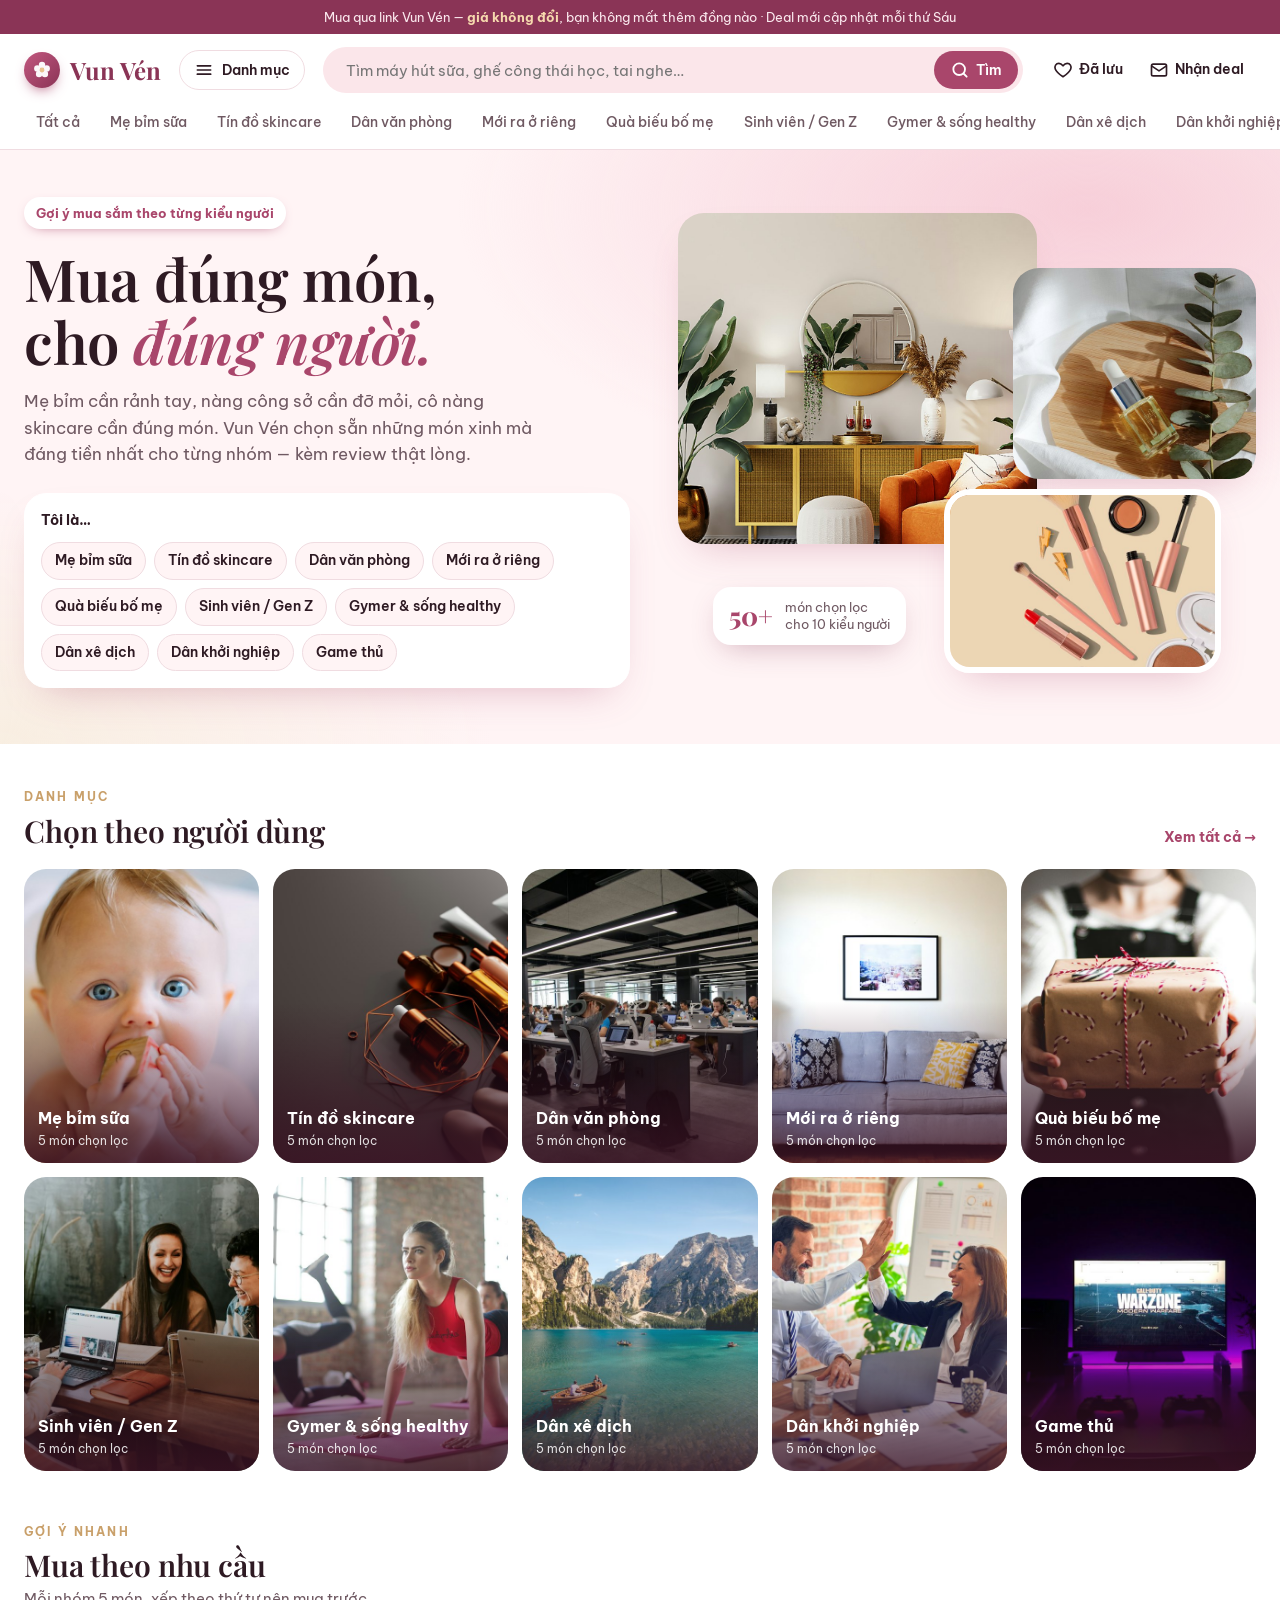
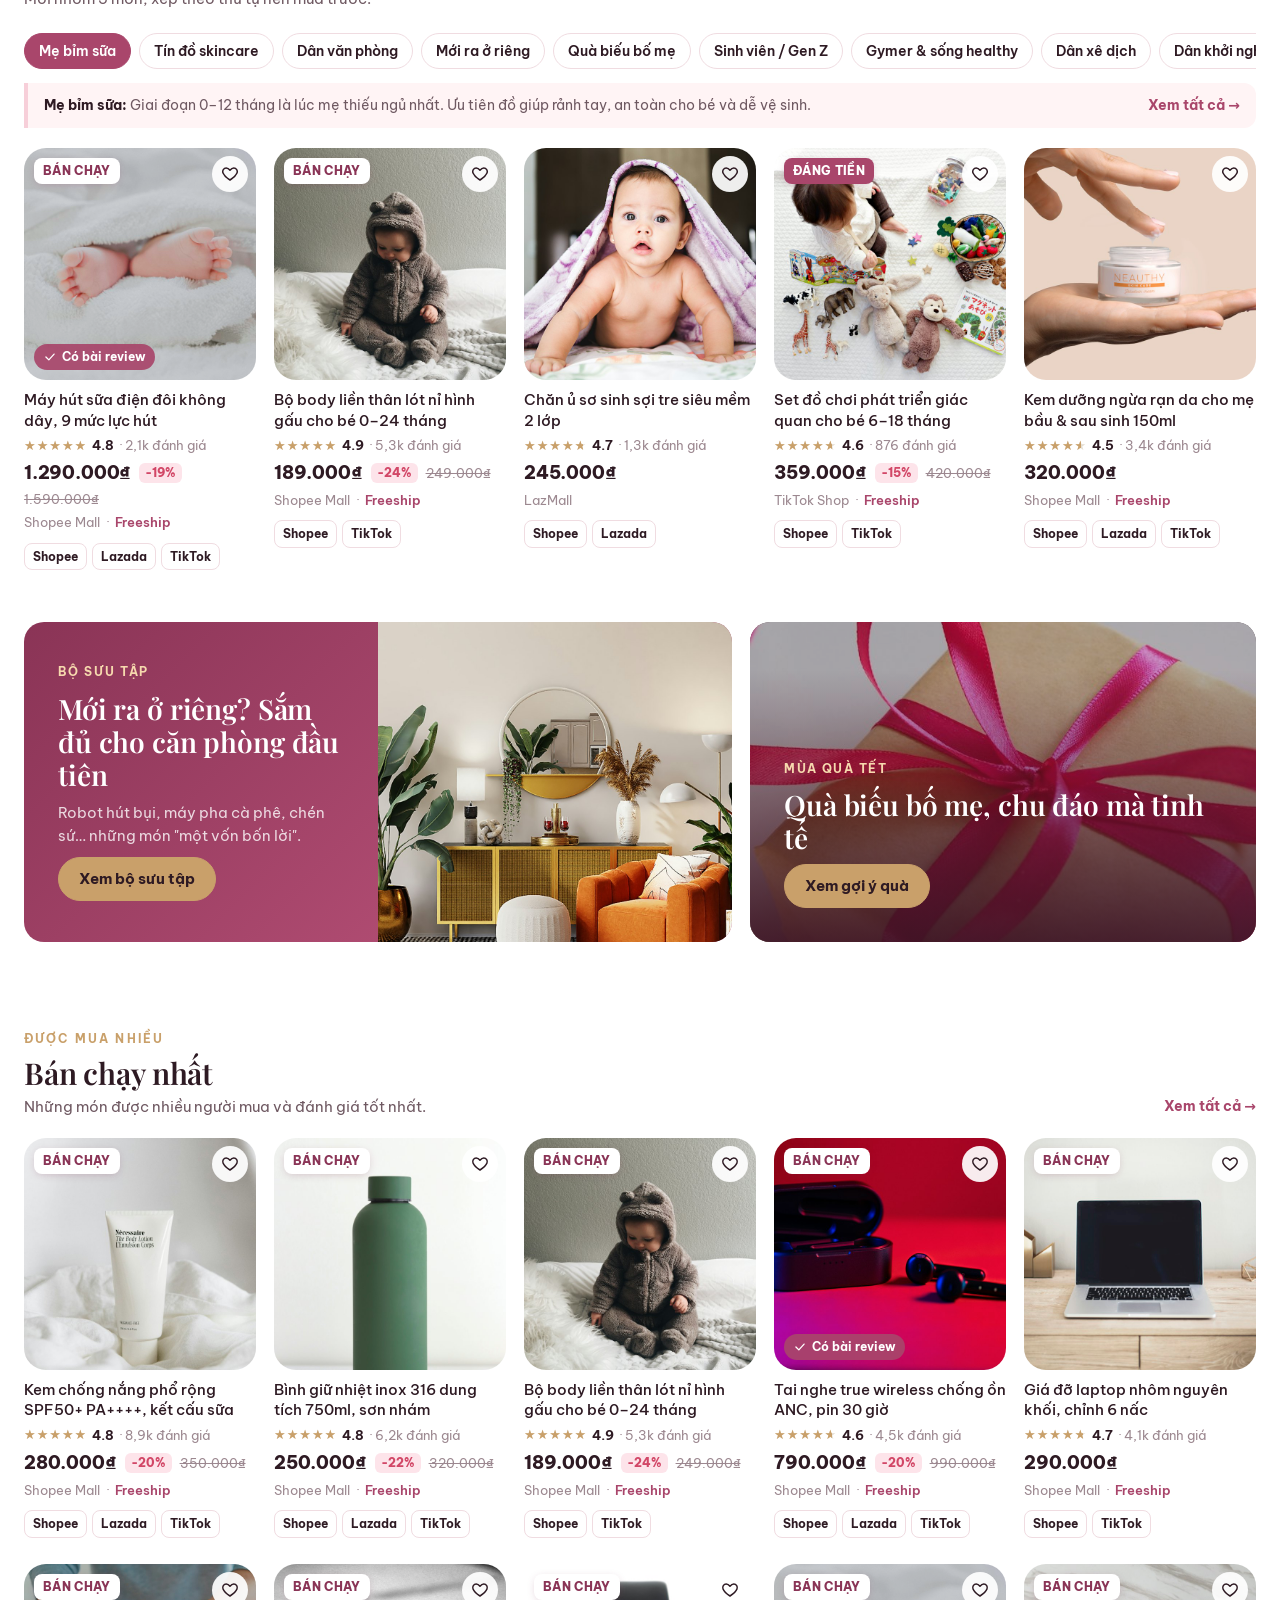
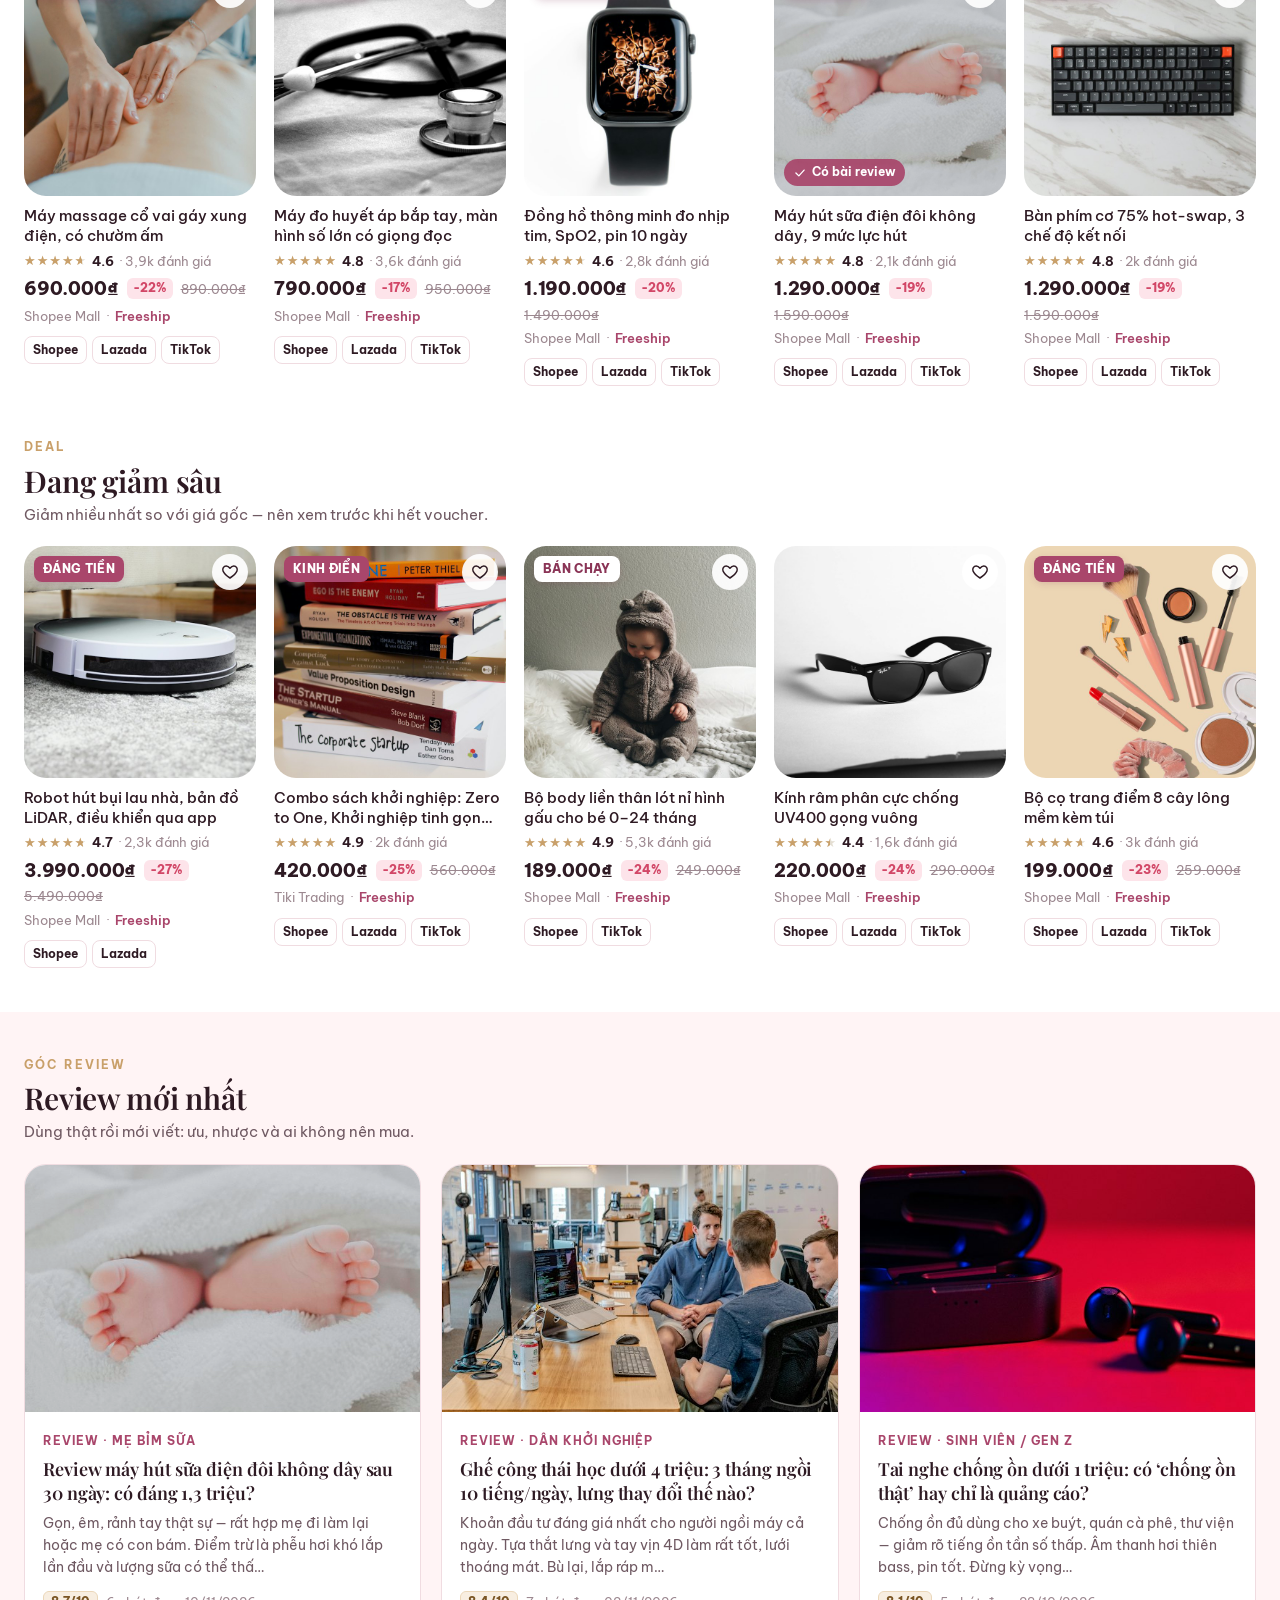
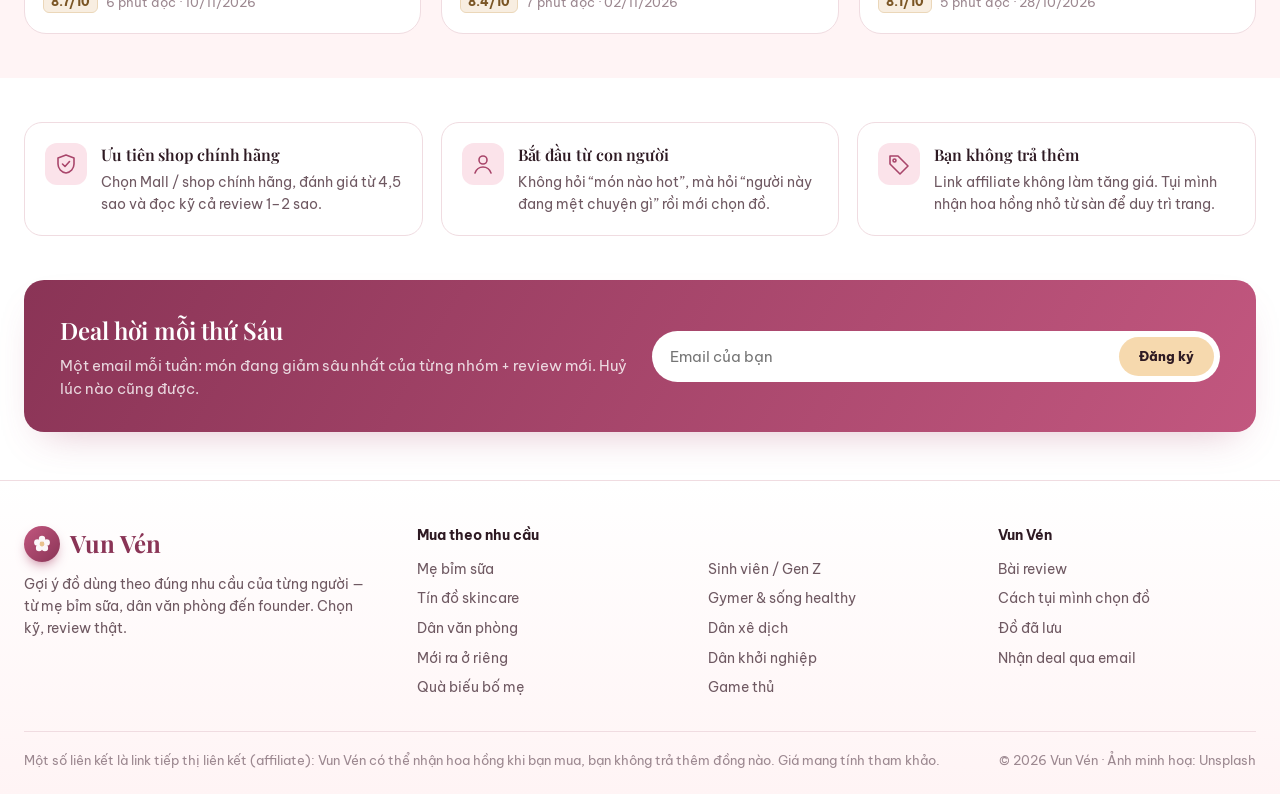
==== commit 68887f29: "Switch to a pastel pink, elegant look aimed at women Blush backgrounds with plum-rose primary and ch" ====
--- a/index.html
+++ b/index.html
@@ -5,7 +5,7 @@
 <meta name="viewport" content="width=device-width,initial-scale=1">
 <link rel="preconnect" href="https://fonts.googleapis.com">
 <link rel="preconnect" href="https://fonts.gstatic.com" crossorigin>
-<link href="https://fonts.googleapis.com/css2?family=Be+Vietnam+Pro:wght@400;500;600;700;800&display=swap" rel="stylesheet">
+<link href="https://fonts.googleapis.com/css2?family=Be+Vietnam+Pro:wght@400;500;600;700;800&family=Playfair+Display:ital,wght@0,600;0,700;1,600&display=swap" rel="stylesheet">
 <link rel="stylesheet" href="assets/style.css">
 <title>Vun Vén — Đồ tốt, chọn đúng cho từng người</title>
 <meta name="description" content="Gợi ý sản phẩm theo nhu cầu: mẹ bỉm sữa, dân khởi nghiệp, văn phòng, sinh viên, gymer… kèm review chi tiết và link mua trên Shopee, Lazada, TikTok Shop.">
@@ -20,13 +20,13 @@
     <div class="hero-txt">
       <span class="eyebrow">Gợi ý mua sắm theo từng kiểu người</span>
       <h1>Mua đúng món,<br>cho <span>đúng người.</span></h1>
-      <p>Mẹ bỉm cần rảnh tay, founder cần tăng tốc, sinh viên cần ngon-bổ-rẻ. Vun Vén chọn sẵn những món đáng tiền nhất cho từng nhóm — kèm review thật lòng.</p>
+      <p>Mẹ bỉm cần rảnh tay, nàng công sở cần đỡ mỏi, cô nàng skincare cần đúng món. Vun Vén chọn sẵn những món xinh mà đáng tiền nhất cho từng nhóm — kèm review thật lòng.</p>
       <div class="who"><strong>Tôi là…</strong><div class="who-chips" id="whoChips"></div></div>
     </div>
     <div class="collage" aria-hidden="true">
       <img class="c1" src="assets/img/hero-1.jpg" alt="">
-      <img class="c2" src="assets/img/cat-me-bim.jpg" alt="">
-      <img class="c3" src="assets/img/or-ca-phe.jpg" alt="">
+      <img class="c2" src="assets/img/sk-serum.jpg" alt="">
+      <img class="c3" src="assets/img/sk-trang-diem.jpg" alt="">
       <div class="stat"><b>50+</b><span>món chọn lọc<br>cho 10 kiểu người</span></div>
     </div>
   </div>
@@ -60,12 +60,12 @@
         </div>
         <img src="assets/img/hero-1.jpg" alt="Phòng khách ấm cúng" loading="lazy">
       </a>
-      <a class="promo alt" href="danh-muc.html?nhom=du-lich">
-        <img src="assets/img/hero-2.jpg" alt="Người đang chờ chuyến bay ở sân bay" loading="lazy">
+      <a class="promo alt" href="danh-muc.html?nhom=bieu-bo-me">
+        <img src="assets/img/bm-hop-qua.jpg" alt="Hộp quà gói nơ hồng" loading="lazy">
         <div class="txt">
-          <small>Mùa du lịch cuối năm</small>
-          <h3>Đi nhẹ, đi xa, đi đâu cũng đẹp</h3>
-          <span class="btn gold">Đồ cho dân xê dịch</span>
+          <small>Mùa quà Tết</small>
+          <h3>Quà biếu bố mẹ, chu đáo mà tinh tế</h3>
+          <span class="btn gold">Xem gợi ý quà</span>
         </div>
       </a>
     </div>
--- a/assets/style.css
+++ b/assets/style.css
@@ -1,9 +1,10 @@
-/* ===== Vun Vén — bản sắc riêng: xanh lá rừng + vàng nghệ trên nền kem ===== */
+/* ===== Vun Vén — hồng pastel, mận & vàng champagne ===== */
 :root{
-  --bg:#FFFFFF; --paper:#FBF7F0; --paper-2:#F3ECDF; --ink:#16231D; --muted:#56615B; --soft:#7A847E; --line:#E6E0D4;
-  --green:#1E5B45; --green-dark:#154533; --green-soft:#E3EFE8;
-  --gold:#F2B33D; --gold-soft:#FDF0D3; --red:#D9452B; --red-soft:#FCE6E0;
-  --radius:16px; --font:"Be Vietnam Pro",system-ui,-apple-system,"Segoe UI",sans-serif;
+  --bg:#FFFFFF; --paper:#FFF4F5; --paper-2:#FBE6EA; --ink:#2E1A23; --muted:#6F5962; --soft:#9C8890; --line:#F0DCE1;
+  --rose:#A9466B; --rose-dark:#8A3456; --rose-soft:#FBE3EA; --blush:#F7CFD9;
+  --champ:#C9A06A; --champ-soft:#F8EEE1; --red:#D24767; --red-soft:#FDE4EA;
+  --radius:18px; --font:"Be Vietnam Pro",system-ui,-apple-system,"Segoe UI",sans-serif;
+  --serif:"Playfair Display",Georgia,serif; --shadow:0 18px 40px -20px rgba(169,70,107,.38);
 }
 *{box-sizing:border-box}
 html{scroll-behavior:smooth}
@@ -16,32 +17,32 @@
 svg.i{width:20px;height:20px;flex:none}
 
 /* ---------- header ---------- */
-.topbar{background:var(--green);color:#E9F3EE;font-size:13px;text-align:center;padding:7px 16px}
-.topbar b{color:var(--gold)}
+.topbar{background:var(--rose);color:#E9F3EE;font-size:13px;text-align:center;padding:7px 16px}
+.topbar b{color:var(--champ)}
 .hdr{background:#fff;position:sticky;top:0;z-index:40;box-shadow:0 1px 0 var(--line)}
 .hdr-main{display:flex;align-items:center;gap:18px;height:72px}
 .logo{display:flex;align-items:center;gap:10px;font-weight:800;font-size:22px;letter-spacing:-.02em;white-space:nowrap;color:var(--ink)}
-.logo .mark{width:36px;height:36px;border-radius:11px;background:var(--green);display:grid;place-items:center;flex:none}
+.logo .mark{width:36px;height:36px;border-radius:11px;background:var(--rose);display:grid;place-items:center;flex:none}
 .logo .mark svg{width:22px;height:22px}
 .cat-btn{display:flex;align-items:center;gap:8px;border:1px solid var(--line);background:#fff;padding:9px 14px;border-radius:12px;font-size:14px;font-weight:600;cursor:pointer;white-space:nowrap}
-.cat-btn:hover{border-color:var(--green);color:var(--green)}
+.cat-btn:hover{border-color:var(--rose);color:var(--rose)}
 .search{flex:1;display:flex;align-items:center;border-radius:12px;height:46px;padding:0 4px 0 16px;background:var(--paper-2);border:1px solid transparent}
-.search:focus-within{background:#fff;border-color:var(--green);box-shadow:0 0 0 3px var(--green-soft)}
+.search:focus-within{background:#fff;border-color:var(--rose);box-shadow:0 0 0 3px var(--rose-soft)}
 .search input{flex:1;min-width:0;border:0;outline:0;font:inherit;font-size:15px;background:transparent}
-.search button{display:flex;align-items:center;gap:6px;height:38px;padding:0 16px;border-radius:9px;border:0;background:var(--green);color:#fff;cursor:pointer;font-weight:600;font-size:14px}
-.search button:hover{background:var(--green-dark)}
+.search button{display:flex;align-items:center;gap:6px;height:38px;padding:0 16px;border-radius:9px;border:0;background:var(--rose);color:#fff;cursor:pointer;font-weight:600;font-size:14px}
+.search button:hover{background:var(--rose-dark)}
 .hdr-act{display:flex;align-items:center;gap:2px}
 .hdr-act a{display:flex;align-items:center;gap:6px;padding:9px 12px;border-radius:12px;font-size:14px;font-weight:600;white-space:nowrap;position:relative}
 .hdr-act a:hover{background:var(--paper)}
-.count{position:absolute;top:2px;left:24px;min-width:18px;height:18px;border-radius:9px;background:var(--gold);color:var(--ink);font-size:11px;font-weight:800;display:grid;place-items:center;padding:0 4px}
+.count{position:absolute;top:2px;left:24px;min-width:18px;height:18px;border-radius:9px;background:var(--champ);color:var(--ink);font-size:11px;font-weight:800;display:grid;place-items:center;padding:0 4px}
 .count:empty{display:none}
 .navrow{background:#fff}
 .navrow ul{list-style:none;margin:0 auto;padding:0 24px 10px;display:flex;gap:6px;overflow-x:auto;scrollbar-width:none}
 .navrow ul::-webkit-scrollbar{display:none}
 .navrow a{display:block;padding:6px 12px;font-size:13.5px;font-weight:500;color:var(--muted);white-space:nowrap;border-radius:999px}
 .navrow a:hover{background:var(--paper);color:var(--ink)}
-.navrow a.on{background:var(--green-soft);color:var(--green);font-weight:700}
-.megamenu{position:absolute;left:180px;top:64px;background:#fff;border-radius:var(--radius);box-shadow:0 16px 40px rgba(22,35,29,.18);padding:10px;width:520px;display:none;grid-template-columns:1fr 1fr;gap:2px;z-index:50}
+.navrow a.on{background:var(--rose-soft);color:var(--rose);font-weight:700}
+.megamenu{position:absolute;left:180px;top:64px;background:#fff;border-radius:var(--radius);box-shadow:0 16px 40px rgba(120,40,75,.18);padding:10px;width:520px;display:none;grid-template-columns:1fr 1fr;gap:2px;z-index:50}
 .megamenu.open{display:grid}
 .megamenu a{display:flex;align-items:center;gap:12px;padding:8px 10px;border-radius:10px;font-size:14px;font-weight:600}
 .megamenu a:hover{background:var(--paper)}
@@ -51,38 +52,38 @@
 .sec{padding:44px 0}
 .sec-title{display:flex;align-items:flex-end;justify-content:space-between;gap:16px;margin-bottom:20px}
 .sec-title h2{font-weight:800;font-size:26px;letter-spacing:-.02em;margin:0;line-height:1.2}
-.sec-title .eb{display:block;font-size:12px;font-weight:700;letter-spacing:.12em;text-transform:uppercase;color:var(--green);margin-bottom:6px}
-.sec-title a{font-size:14px;font-weight:700;color:var(--green);white-space:nowrap;display:flex;align-items:center;gap:4px}
+.sec-title .eb{display:block;font-size:12px;font-weight:700;letter-spacing:.12em;text-transform:uppercase;color:var(--rose);margin-bottom:6px}
+.sec-title a{font-size:14px;font-weight:700;color:var(--rose);white-space:nowrap;display:flex;align-items:center;gap:4px}
 .sec-title a:hover{text-decoration:underline}
 .sec-title p{margin:4px 0 0;color:var(--muted)}
 
 /* ---------- hero ---------- */
 .hero{background:var(--paper);padding:48px 0 56px;overflow:hidden}
 .hero-grid{display:grid;grid-template-columns:1.05fr 1fr;gap:48px;align-items:center}
-.eyebrow{display:inline-flex;align-items:center;gap:8px;font-size:13px;font-weight:700;color:var(--green);background:var(--green-soft);padding:6px 12px;border-radius:999px}
+.eyebrow{display:inline-flex;align-items:center;gap:8px;font-size:13px;font-weight:700;color:var(--rose);background:var(--rose-soft);padding:6px 12px;border-radius:999px}
 .hero h1{font-size:clamp(36px,4.6vw,58px);line-height:1.06;letter-spacing:-.035em;font-weight:800;margin:18px 0 16px}
-.hero h1 span{color:var(--green);position:relative;white-space:nowrap}
-.hero h1 span::after{content:"";position:absolute;left:0;right:0;bottom:.06em;height:.16em;background:var(--gold);border-radius:4px;z-index:-1}
+.hero h1 span{color:var(--rose);position:relative;white-space:nowrap}
+.hero h1 span::after{content:"";position:absolute;left:0;right:0;bottom:.06em;height:.16em;background:var(--champ);border-radius:4px;z-index:-1}
 .hero-txt>p{font-size:17px;color:var(--muted);max-width:520px;margin:0 0 26px}
 .who{background:#fff;border:1px solid var(--line);border-radius:var(--radius);padding:16px}
 .who strong{display:block;font-size:14px;margin-bottom:10px}
 .who-chips{display:flex;flex-wrap:wrap;gap:8px}
 .who-chips a{font-size:14px;font-weight:600;padding:7px 13px;border-radius:10px;background:var(--paper);border:1px solid var(--line);transition:.15s}
-.who-chips a:hover{background:var(--green);border-color:var(--green);color:#fff}
+.who-chips a:hover{background:var(--rose);border-color:var(--rose);color:#fff}
 .collage{position:relative;height:460px}
-.collage img{position:absolute;object-fit:cover;border-radius:20px;box-shadow:0 18px 40px -18px rgba(22,35,29,.45)}
+.collage img{position:absolute;object-fit:cover;border-radius:20px;box-shadow:0 18px 40px -18px rgba(120,40,75,.45)}
 .collage .c1{left:0;top:0;width:62%;height:72%}
 .collage .c2{right:0;top:12%;width:42%;height:46%}
 .collage .c3{right:6%;bottom:0;width:48%;height:40%;border:6px solid var(--paper)}
-.collage .stat{position:absolute;left:6%;bottom:6%;background:#fff;border-radius:14px;padding:12px 16px;box-shadow:0 10px 30px -10px rgba(22,35,29,.35);display:flex;align-items:center;gap:12px}
-.collage .stat b{font-size:26px;font-weight:800;color:var(--green);line-height:1}
+.collage .stat{position:absolute;left:6%;bottom:6%;background:#fff;border-radius:14px;padding:12px 16px;box-shadow:0 10px 30px -10px rgba(120,40,75,.35);display:flex;align-items:center;gap:12px}
+.collage .stat b{font-size:26px;font-weight:800;color:var(--rose);line-height:1}
 .collage .stat span{font-size:13px;color:var(--muted);line-height:1.3}
 
 /* ---------- persona tiles ---------- */
 .tiles{display:grid;grid-template-columns:repeat(5,1fr);gap:14px}
 .tile{position:relative;aspect-ratio:4/5;border-radius:var(--radius);overflow:hidden;background:var(--paper-2)}
 .tile img{width:100%;height:100%;object-fit:cover;transition:transform .4s}
-.tile::after{content:"";position:absolute;inset:0;background:linear-gradient(180deg,transparent 45%,rgba(16,30,24,.82))}
+.tile::after{content:"";position:absolute;inset:0;background:linear-gradient(180deg,transparent 45%,rgba(60,20,38,.82))}
 .tile .lbl{position:absolute;left:14px;right:14px;bottom:12px;z-index:1;color:#fff}
 .tile .lbl b{display:block;font-size:16px;font-weight:700;line-height:1.25}
 .tile .lbl small{font-size:12px;opacity:.85}
@@ -92,11 +93,11 @@
 .tabs{display:flex;gap:8px;overflow-x:auto;padding:2px 0 14px;scrollbar-width:none}
 .tabs::-webkit-scrollbar{display:none}
 .tab{flex:none;border:1px solid var(--line);background:#fff;border-radius:10px;padding:8px 14px;font-size:14px;font-weight:600;cursor:pointer}
-.tab:hover{border-color:var(--green);color:var(--green)}
-.tab.on{background:var(--green);color:#fff;border-color:var(--green)}
-.need-intro{display:flex;justify-content:space-between;align-items:center;gap:16px;border-left:4px solid var(--gold);background:var(--paper);border-radius:0 12px 12px 0;padding:12px 16px;margin-bottom:20px;font-size:14px;color:var(--muted)}
+.tab:hover{border-color:var(--rose);color:var(--rose)}
+.tab.on{background:var(--rose);color:#fff;border-color:var(--rose)}
+.need-intro{display:flex;justify-content:space-between;align-items:center;gap:16px;border-left:4px solid var(--champ);background:var(--paper);border-radius:0 12px 12px 0;padding:12px 16px;margin-bottom:20px;font-size:14px;color:var(--muted)}
 .need-intro b{color:var(--ink)}
-.need-intro a{font-weight:700;color:var(--green);white-space:nowrap}
+.need-intro a{font-weight:700;color:var(--rose);white-space:nowrap}
 
 /* ---------- product grid & card ---------- */
 .grid{display:grid;grid-template-columns:repeat(5,1fr);gap:26px 18px}
@@ -105,92 +106,92 @@
 .pimg{display:block;position:relative;aspect-ratio:1/1;border-radius:var(--radius);overflow:hidden;background:var(--paper)}
 .pimg img{width:100%;height:100%;object-fit:cover;transition:transform .35s}
 .pcard:hover .pimg img{transform:scale(1.05)}
-.pcard:hover .ptitle{color:var(--green)}
-.pbadge{position:absolute;left:10px;top:10px;font-size:11.5px;font-weight:800;padding:4px 9px;border-radius:8px;background:var(--gold);color:var(--ink);text-transform:uppercase;letter-spacing:.03em;z-index:1}
-.pbadge.alt{background:var(--green);color:#fff}
+.pcard:hover .ptitle{color:var(--rose)}
+.pbadge{position:absolute;left:10px;top:10px;font-size:11.5px;font-weight:800;padding:4px 9px;border-radius:8px;background:var(--champ);color:var(--ink);text-transform:uppercase;letter-spacing:.03em;z-index:1}
+.pbadge.alt{background:var(--rose);color:#fff}
 .heart{position:absolute;top:8px;right:8px;width:36px;height:36px;border-radius:10px;border:0;background:rgba(255,255,255,.92);display:grid;place-items:center;cursor:pointer;z-index:2;transition:transform .15s}
 .heart:hover{transform:scale(1.08)}
 .heart svg{width:18px;height:18px}
 .heart.on svg{fill:var(--red);stroke:var(--red)}
-.rv-flag{position:absolute;left:10px;bottom:10px;background:var(--green);color:#fff;border-radius:8px;font-size:12px;font-weight:700;padding:4px 9px;display:flex;align-items:center;gap:5px}
+.rv-flag{position:absolute;left:10px;bottom:10px;background:var(--rose);color:#fff;border-radius:8px;font-size:12px;font-weight:700;padding:4px 9px;display:flex;align-items:center;gap:5px}
 .pbody{padding-top:10px}
 .ptitle{font-size:14.5px;font-weight:500;line-height:1.4;display:-webkit-box;-webkit-line-clamp:2;-webkit-box-orient:vertical;overflow:hidden;min-height:2.8em;transition:color .15s}
 .rate{display:flex;align-items:center;gap:5px;font-size:13px;margin-top:4px;color:var(--soft)}
 .rate b{color:var(--ink);font-weight:700}
 .stars{position:relative;display:inline-block;font-size:13px;letter-spacing:1px;color:#E4DED2;line-height:1}
 .stars::before{content:"★★★★★"}
-.stars i{position:absolute;inset:0;overflow:hidden;color:var(--gold);font-style:normal;white-space:nowrap}
+.stars i{position:absolute;inset:0;overflow:hidden;color:var(--champ);font-style:normal;white-space:nowrap}
 .stars i::before{content:"★★★★★"}
 .price{display:flex;align-items:center;flex-wrap:wrap;gap:2px 8px;margin-top:4px}
 .price b{font-size:18px;font-weight:800;letter-spacing:-.01em}
 .price s{font-size:13px;color:var(--soft)}
 .price em{font-style:normal;font-size:12px;font-weight:800;color:var(--red);background:var(--red-soft);padding:1px 6px;border-radius:6px}
 .pmeta{display:flex;align-items:center;gap:6px;font-size:12.5px;color:var(--soft);margin-top:4px;flex-wrap:wrap}
-.pmeta .ship{color:var(--green);font-weight:600}
+.pmeta .ship{color:var(--rose);font-weight:600}
 .shopline{display:flex;gap:5px;flex-wrap:wrap;margin-top:10px}
 .shopline a{font-size:11.5px;font-weight:700;padding:4px 8px;white-space:nowrap;border-radius:8px;border:1px solid var(--line);color:var(--ink)}
-.shopline a:hover{border-color:var(--green);color:var(--green);background:var(--green-soft)}
+.shopline a:hover{border-color:var(--rose);color:var(--rose);background:var(--rose-soft)}
 
 /* ---------- promos ---------- */
 .promos{display:grid;grid-template-columns:1.4fr 1fr;gap:18px}
-.promo{position:relative;border-radius:20px;overflow:hidden;display:grid;grid-template-columns:1fr 1fr;min-height:320px;background:var(--green);color:#fff}
+.promo{position:relative;border-radius:20px;overflow:hidden;display:grid;grid-template-columns:1fr 1fr;min-height:320px;background:var(--rose);color:#fff}
 .promo.alt{background:var(--ink);grid-template-columns:1fr}
 .promo .txt{padding:34px;display:flex;flex-direction:column;justify-content:center;gap:10px;position:relative;z-index:1}
-.promo .txt small{font-size:12px;font-weight:700;text-transform:uppercase;letter-spacing:.12em;color:var(--gold)}
+.promo .txt small{font-size:12px;font-weight:700;text-transform:uppercase;letter-spacing:.12em;color:var(--champ)}
 .promo h3{font-weight:800;font-size:28px;letter-spacing:-.02em;line-height:1.18;margin:0}
 .promo p{margin:0;color:rgba(255,255,255,.8)}
 .promo img{width:100%;height:100%;object-fit:cover}
 .promo.alt img{position:absolute;inset:0;opacity:.75}
-.promo.alt .txt{margin-top:auto;background:linear-gradient(transparent,rgba(16,30,24,.9));padding-top:90px}
+.promo.alt .txt{margin-top:auto;background:linear-gradient(transparent,rgba(60,20,38,.9));padding-top:90px}
 .btn{display:inline-flex;align-items:center;justify-content:center;gap:8px;height:44px;padding:0 20px;border-radius:12px;font-weight:700;font-size:14.5px;border:1px solid var(--line);background:#fff;color:var(--ink);cursor:pointer;align-self:flex-start;transition:background .15s,transform .1s}
 .btn:hover{transform:translateY(-1px)}
-.btn.gold{background:var(--gold);border-color:var(--gold);color:var(--ink)}
-.btn.dark,.btn.green{background:var(--green);border-color:var(--green);color:#fff}
-.btn.dark:hover,.btn.green:hover{background:var(--green-dark)}
+.btn.gold{background:var(--champ);border-color:var(--champ);color:var(--ink)}
+.btn.dark,.btn.green{background:var(--rose);border-color:var(--rose);color:#fff}
+.btn.dark:hover,.btn.green:hover{background:var(--rose-dark)}
 .btn.block{width:100%;height:50px}
 
 /* ---------- editorial ---------- */
 .editorial{background:var(--paper)}
 .posts{display:grid;grid-template-columns:repeat(3,1fr);gap:20px}
 .post{background:#fff;border-radius:var(--radius);overflow:hidden;border:1px solid var(--line);transition:transform .2s,box-shadow .2s}
-.post:hover{transform:translateY(-3px);box-shadow:0 14px 30px -16px rgba(22,35,29,.35)}
-.post:hover h3{color:var(--green)}
+.post:hover{transform:translateY(-3px);box-shadow:0 14px 30px -16px rgba(120,40,75,.35)}
+.post:hover h3{color:var(--rose)}
 .post .ph{aspect-ratio:16/10;overflow:hidden}
 .post .ph img{width:100%;height:100%;object-fit:cover}
 .post .b{padding:16px 18px 20px}
-.kicker{font-size:12px;font-weight:700;letter-spacing:.08em;text-transform:uppercase;color:var(--green)}
+.kicker{font-size:12px;font-weight:700;letter-spacing:.08em;text-transform:uppercase;color:var(--rose)}
 .post h3{font-weight:700;font-size:18px;line-height:1.35;margin:6px 0 8px;letter-spacing:-.01em;transition:color .15s}
 .post p{margin:0;color:var(--muted);font-size:14px}
 .post .m{display:flex;align-items:center;gap:8px;margin-top:12px;font-size:13px;color:var(--soft)}
-.score-chip{background:var(--gold);color:var(--ink);font-weight:800;border-radius:6px;padding:1px 7px;font-size:12px}
+.score-chip{background:var(--champ);color:var(--ink);font-weight:800;border-radius:6px;padding:1px 7px;font-size:12px}
 
 /* ---------- trust ---------- */
 .trust{display:grid;grid-template-columns:repeat(3,1fr);gap:18px}
 .trust>div{display:grid;grid-template-columns:42px 1fr;column-gap:14px;align-items:start;padding:20px;border:1px solid var(--line);border-radius:var(--radius)}
-.trust svg{grid-row:span 2;width:42px;height:42px;padding:9px;border-radius:12px;background:var(--green-soft);color:var(--green)}
+.trust svg{grid-row:span 2;width:42px;height:42px;padding:9px;border-radius:12px;background:var(--rose-soft);color:var(--rose)}
 .trust h3{font-size:16px;font-weight:700;margin:0 0 4px}
 .trust p{margin:0;color:var(--muted);font-size:14px}
 
 /* ---------- footer ---------- */
 .newsletter{padding:0 0 48px}
-.nl-box{background:var(--green);color:#fff;border-radius:20px;padding:32px 36px;display:grid;grid-template-columns:1fr 1fr;gap:24px;align-items:center}
+.nl-box{background:var(--rose);color:#fff;border-radius:20px;padding:32px 36px;display:grid;grid-template-columns:1fr 1fr;gap:24px;align-items:center}
 .nl-box h2{font-weight:800;font-size:24px;letter-spacing:-.02em;margin:0 0 4px}
 .nl-box p{margin:0;color:rgba(255,255,255,.8)}
 .nl-form{display:flex;gap:8px;background:#fff;border-radius:14px;padding:6px}
 .nl-form input{flex:1;min-width:0;border:0;outline:0;font:inherit;padding:0 12px;background:transparent}
-.nl-form button{border:0;background:var(--gold);color:var(--ink);border-radius:10px;padding:11px 20px;font-weight:800;cursor:pointer}
+.nl-form button{border:0;background:var(--champ);color:var(--ink);border-radius:10px;padding:11px 20px;font-weight:800;cursor:pointer}
 .ftr{background:var(--paper);padding:44px 0 24px;font-size:14px;border-top:1px solid var(--line)}
 .fcols{display:grid;grid-template-columns:1.4fr 1fr 1fr 1fr;gap:32px}
 .ftr h4{margin:0 0 12px;font-size:14px;font-weight:700}
 .ftr ul{list-style:none;margin:0;padding:0;display:grid;gap:8px}
 .ftr ul a{color:var(--muted)}
-.ftr ul a:hover{color:var(--green)}
+.ftr ul a:hover{color:var(--rose)}
 .ftr .about{color:var(--muted);margin:12px 0 0;max-width:340px}
 .disclose{margin-top:32px;padding-top:18px;border-top:1px solid var(--line);color:var(--soft);font-size:13px;display:flex;justify-content:space-between;gap:16px;flex-wrap:wrap}
 
 /* ---------- listing page ---------- */
 .crumbs{font-size:13px;color:var(--soft);padding:18px 0 6px}
-.crumbs a:hover{color:var(--green);text-decoration:underline}
+.crumbs a:hover{color:var(--rose);text-decoration:underline}
 .list-hero{display:flex;gap:20px;align-items:center;background:var(--paper);border-radius:20px;padding:20px 24px;margin:6px 0 24px}
 .list-hero img{width:92px;height:92px;border-radius:16px;object-fit:cover;flex:none}
 .list-hero h1{font-weight:800;font-size:30px;letter-spacing:-.025em;margin:0 0 4px;line-height:1.2}
@@ -204,7 +205,7 @@
 .fgroup:first-child{border-top:0;padding-top:0}
 .fgroup label{display:flex;align-items:center;gap:10px;padding:4px 0;font-size:14px;cursor:pointer;color:var(--muted)}
 .fgroup label:hover{color:var(--ink)}
-.fgroup input{width:17px;height:17px;accent-color:var(--green);margin:0}
+.fgroup input{width:17px;height:17px;accent-color:var(--rose);margin:0}
 .toolbar{display:flex;justify-content:space-between;align-items:center;gap:12px;margin-bottom:18px;font-size:14px;color:var(--muted)}
 .toolbar select{font:inherit;font-size:14px;border:1px solid var(--line);border-radius:10px;padding:8px 12px;background:#fff;color:var(--ink);cursor:pointer}
 .ftoggle{display:none}
@@ -218,13 +219,13 @@
 .gallery .main img{width:100%;height:100%;object-fit:cover}
 .gallery .heart{top:14px;right:14px;width:44px;height:44px}
 .buybox{align-self:start;position:sticky;top:130px}
-.buybox .tag{display:inline-block;font-size:12px;font-weight:800;text-transform:uppercase;letter-spacing:.04em;background:var(--gold);color:var(--ink);padding:4px 10px;border-radius:8px;margin-bottom:14px}
+.buybox .tag{display:inline-block;font-size:12px;font-weight:800;text-transform:uppercase;letter-spacing:.04em;background:var(--champ);color:var(--ink);padding:4px 10px;border-radius:8px;margin-bottom:14px}
 .buybox h1{font-size:26px;font-weight:800;letter-spacing:-.02em;line-height:1.25;margin:0 0 10px}
 .buybox .by{display:flex;align-items:center;gap:8px;font-size:14px;margin-bottom:18px;flex-wrap:wrap;color:var(--muted)}
 .buybox .by b{color:var(--ink)}
 .buybox .pricebox{background:var(--paper);border-radius:var(--radius);padding:16px 18px;margin-bottom:16px}
 .buybox .bprice{display:flex;align-items:center;gap:10px;flex-wrap:wrap}
-.buybox .bprice b{font-size:32px;font-weight:800;letter-spacing:-.02em;color:var(--green)}
+.buybox .bprice b{font-size:32px;font-weight:800;letter-spacing:-.02em;color:var(--rose)}
 .buybox .bprice s{color:var(--soft);font-size:16px}
 .buybox .bprice em{font-style:normal;color:var(--red);background:var(--red-soft);font-weight:800;padding:2px 8px;border-radius:6px;font-size:13px}
 .buybox .note{font-size:12.5px;color:var(--soft);margin-top:2px}
@@ -235,12 +236,12 @@
 .hl{list-style:none;padding:0;margin:0 0 8px;display:grid;gap:10px;font-size:14px;color:var(--muted)}
 .hl li{display:flex;gap:10px}
 .hl b{color:var(--ink)}
-.hl svg{width:18px;height:18px;margin-top:2px;color:var(--green)}
+.hl svg{width:18px;height:18px;margin-top:2px;color:var(--rose)}
 details{border-top:1px solid var(--line);padding:14px 0}
 details:last-child{border-bottom:1px solid var(--line)}
 summary{cursor:pointer;font-weight:700;font-size:15px;list-style:none;display:flex;justify-content:space-between;align-items:center}
 summary::-webkit-details-marker{display:none}
-summary::after{content:"+";font-size:20px;font-weight:500;color:var(--green);line-height:1}
+summary::after{content:"+";font-size:20px;font-weight:500;color:var(--rose);line-height:1}
 details[open] summary::after{content:"–"}
 details .dc{padding-top:10px;font-size:14px;color:var(--muted)}
 table{width:100%;border-collapse:collapse}
@@ -252,21 +253,21 @@
 .article .kicker{display:block;margin-bottom:8px}
 .article h2.t{font-weight:800;font-size:30px;letter-spacing:-.025em;line-height:1.25;margin:0 0 10px}
 .byline{font-size:14px;color:var(--soft);display:flex;gap:6px 16px;flex-wrap:wrap;margin-bottom:22px}
-.sample-note{background:var(--gold-soft);border:1px dashed var(--gold);color:#6B4A00;border-radius:12px;padding:10px 14px;font-size:13px;margin-bottom:22px}
-.tldr{background:var(--green-soft);border-radius:var(--radius);padding:18px 20px;margin-bottom:28px}
-.tldr h3{margin:0 0 6px;font-size:14px;text-transform:uppercase;letter-spacing:.08em;color:var(--green)}
+.sample-note{background:var(--champ-soft);border:1px dashed var(--champ);color:#6B4A00;border-radius:12px;padding:10px 14px;font-size:13px;margin-bottom:22px}
+.tldr{background:var(--rose-soft);border-radius:var(--radius);padding:18px 20px;margin-bottom:28px}
+.tldr h3{margin:0 0 6px;font-size:14px;text-transform:uppercase;letter-spacing:.08em;color:var(--rose)}
 .tldr p{margin:0;font-size:16px;line-height:1.65}
 .article h3.s{font-weight:800;font-size:21px;letter-spacing:-.015em;margin:32px 0 8px}
 .article p.body{font-size:16px;line-height:1.8;margin:0 0 12px;color:#2B3731}
 .pc{display:grid;grid-template-columns:1fr 1fr;gap:16px;margin:24px 0}
 .pc>div{border-radius:var(--radius);padding:18px}
-.pc .pros{background:var(--green-soft)}
+.pc .pros{background:var(--rose-soft)}
 .pc .cons{background:var(--red-soft)}
 .pc h4{margin:0 0 10px;font-size:15px}
 .pc ul{list-style:none;margin:0;padding:0;display:grid;gap:8px;font-size:14px}
 .pc li{display:flex;gap:8px}
 .pc li::before{flex:none;width:16px;font-weight:800}
-.pc .pros li::before{content:"+";color:var(--green)}
+.pc .pros li::before{content:"+";color:var(--rose)}
 .pc .cons li::before{content:"–";color:var(--red)}
 .fit{display:grid;grid-template-columns:1fr 1fr;gap:16px;margin-top:28px}
 .fit>div{border:1px solid var(--line);border-radius:var(--radius);padding:18px}
@@ -274,13 +275,13 @@
 .fit ul{margin:0;padding-left:18px;font-size:14px;display:grid;gap:4px;color:var(--muted)}
 .scorecard{position:sticky;top:130px;margin-top:30px;background:var(--paper);border-radius:20px;padding:24px}
 .scorecard .big{display:flex;align-items:center;gap:16px;margin-bottom:18px}
-.scorecard .big b{display:grid;place-items:center;width:76px;height:76px;border-radius:18px;background:var(--green);color:#fff;font-size:30px;font-weight:800}
+.scorecard .big b{display:grid;place-items:center;width:76px;height:76px;border-radius:18px;background:var(--rose);color:#fff;font-size:30px;font-weight:800}
 .scorecard .big span{font-size:14px;color:var(--muted)}
 .scorecard .big span strong{display:block;font-size:16px;color:var(--ink)}
 .bars{display:grid;gap:10px}
 .bar{display:grid;grid-template-columns:110px 1fr 30px;gap:10px;align-items:center;font-size:13px}
 .bar i{height:8px;border-radius:4px;background:#E9E3D6;overflow:hidden}
-.bar i::after{content:"";display:block;height:100%;width:calc(var(--v)*10%);background:var(--green);border-radius:4px}
+.bar i::after{content:"";display:block;height:100%;width:calc(var(--v)*10%);background:var(--rose);border-radius:4px}
 .bar b{text-align:right;font-weight:700}
 .verdict{margin-top:18px;padding-top:16px;border-top:1px solid var(--line);font-size:14px;color:var(--muted)}
 .verdict h4{margin:0 0 6px;color:var(--ink);font-size:15px}
@@ -288,6 +289,45 @@
 
 .toast{position:fixed;left:50%;bottom:24px;transform:translate(-50%,20px);background:var(--ink);color:#fff;padding:12px 20px;border-radius:12px;font-size:14px;font-weight:600;opacity:0;visibility:hidden;transition:.25s;z-index:99}
 .toast.show{transform:translate(-50%,0);opacity:1;visibility:visible}
+
+/* ---------- nét "xinh mà sang" ---------- */
+.hero h1,.sec-title h2,.promo h3,.list-hero h1,.article h2.t,.nl-box h2,.post h3,.buybox h1,.article h3.s,.trust h3{font-family:var(--serif);font-weight:600;letter-spacing:-.005em}
+.hero h1{font-weight:600;line-height:1.08}
+.hero h1 span{font-style:italic;color:var(--rose)}
+.hero h1 span::after{display:none}
+.hero{background:radial-gradient(900px 420px at 85% 10%,var(--blush),transparent 70%),radial-gradient(700px 360px at 0% 100%,var(--champ-soft),transparent 70%),var(--paper)}
+.logo{font-family:var(--serif);font-weight:700;font-size:24px;letter-spacing:0;color:var(--rose-dark)}
+.logo .mark{background:linear-gradient(135deg,#C2577F,var(--rose-dark));border-radius:50%;box-shadow:0 6px 14px -6px var(--rose)}
+.topbar{background:var(--rose-dark);color:#FBE9EE}
+.topbar b{color:#F6D9AE}
+.search,.search button,.cat-btn,.tab,.who-chips a,.btn,.nl-form,.nl-form button,.toolbar select{border-radius:999px}
+.search{padding-left:20px}
+.who{border-radius:22px;box-shadow:var(--shadow);border-color:#fff}
+.collage img{border-radius:26px;box-shadow:var(--shadow)}
+.collage .c3{border-color:#fff}
+.collage .stat{border-radius:18px}
+.collage .stat b{font-family:var(--serif)}
+.eyebrow{background:#fff;color:var(--rose);box-shadow:0 4px 14px -8px var(--rose)}
+.sec-title h2{font-size:30px}
+.sec-title .eb{color:var(--champ);letter-spacing:.18em}
+.need-intro{border-left-color:var(--blush)}
+.pimg,.tile,.post,.gallery .main{border-radius:22px}
+.pcard:hover .pimg{box-shadow:var(--shadow)}
+.pimg{transition:box-shadow .25s}
+.pbadge{background:#fff;color:var(--rose-dark);box-shadow:0 2px 8px -2px rgba(120,40,75,.25)}
+.pbadge.alt{background:var(--rose);color:#fff}
+.heart{border-radius:50%}
+.rv-flag{border-radius:999px;background:rgba(169,70,107,.92)}
+.promo{background:linear-gradient(135deg,var(--rose-dark),#C2577F)}
+.promo.alt{background:var(--ink)}
+.promo .txt small{color:#F6D9AE}
+.nl-box{background:linear-gradient(120deg,var(--rose-dark),#C2577F);box-shadow:var(--shadow)}
+.nl-form button{background:#F6D9AE}
+.score-chip{background:var(--champ-soft);color:#7A5524;border:1px solid #EBD7B9}
+.scorecard .big b{border-radius:50%;font-family:var(--serif)}
+.buybox .tag{background:var(--champ-soft);color:#7A5524}
+.tldr h3{color:var(--rose)}
+.ftr{background:linear-gradient(180deg,#fff,var(--paper))}
 
 /* ---------- responsive ---------- */
 @media (max-width:1200px){
@@ -344,7 +384,7 @@
   .article h2.t{font-size:24px}
   .nl-box{padding:24px}
   .sticky-buy{display:flex;position:fixed;left:0;right:0;bottom:0;z-index:45;background:#fff;border-top:1px solid var(--line);padding:10px 16px;gap:12px;align-items:center;box-shadow:0 -4px 16px rgba(0,0,0,.08)}
-  .sticky-buy b{flex:1;font-size:19px;color:var(--green)}
+  .sticky-buy b{flex:1;font-size:19px;color:var(--rose)}
   .sticky-buy .btn{align-self:center}
   .has-sticky .ftr{padding-bottom:90px}
 }
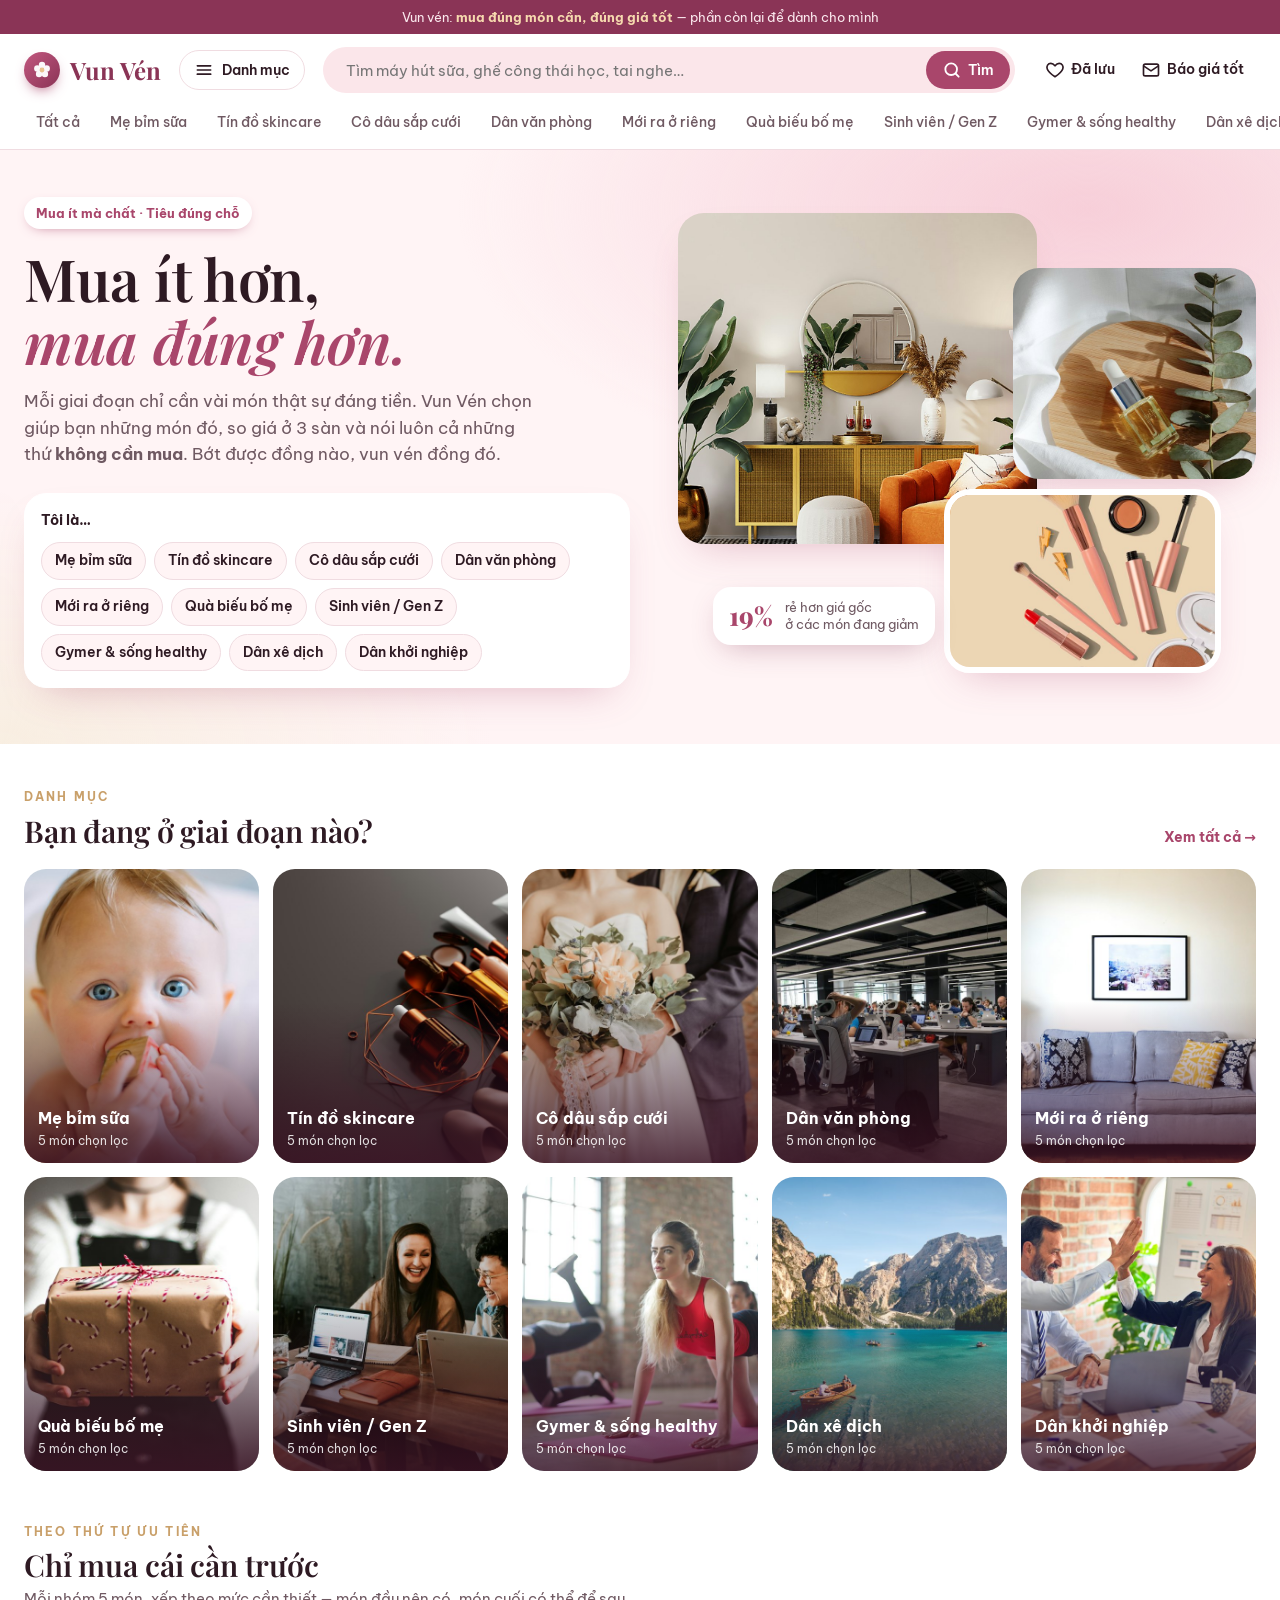
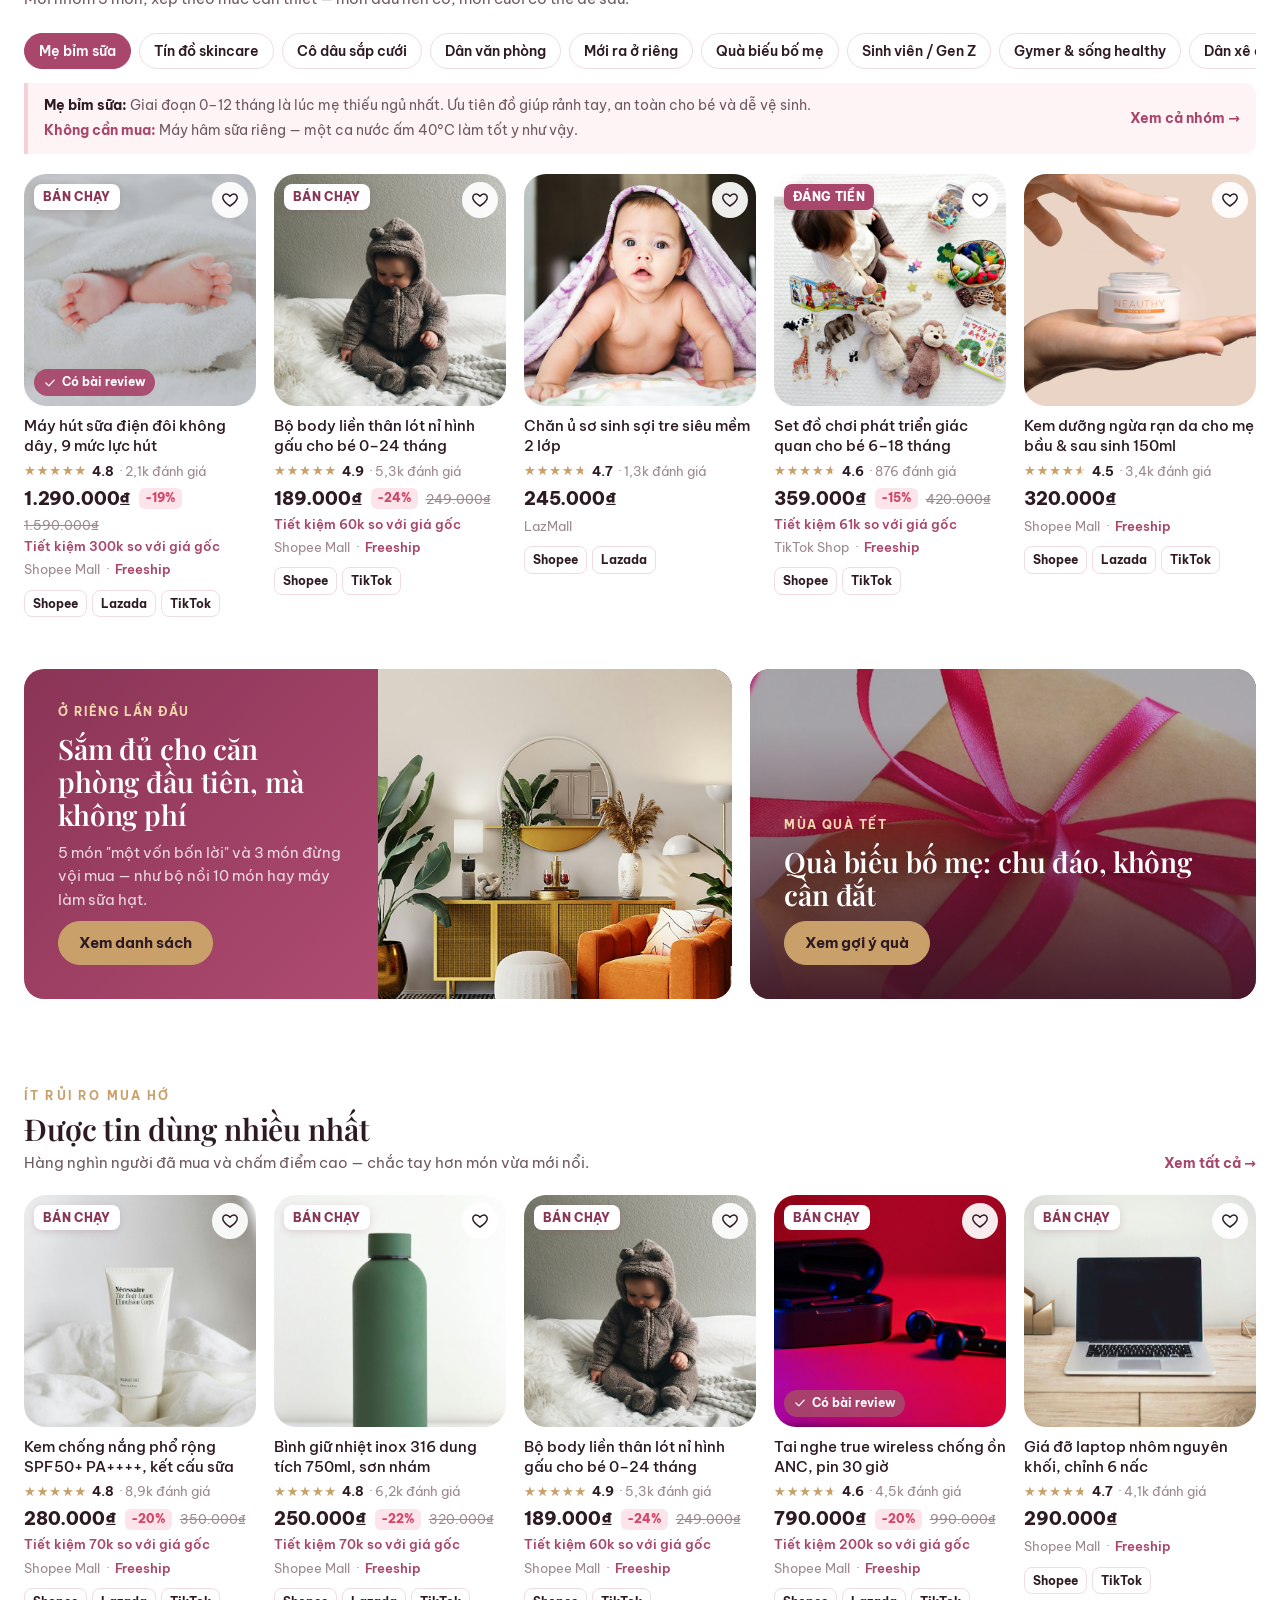
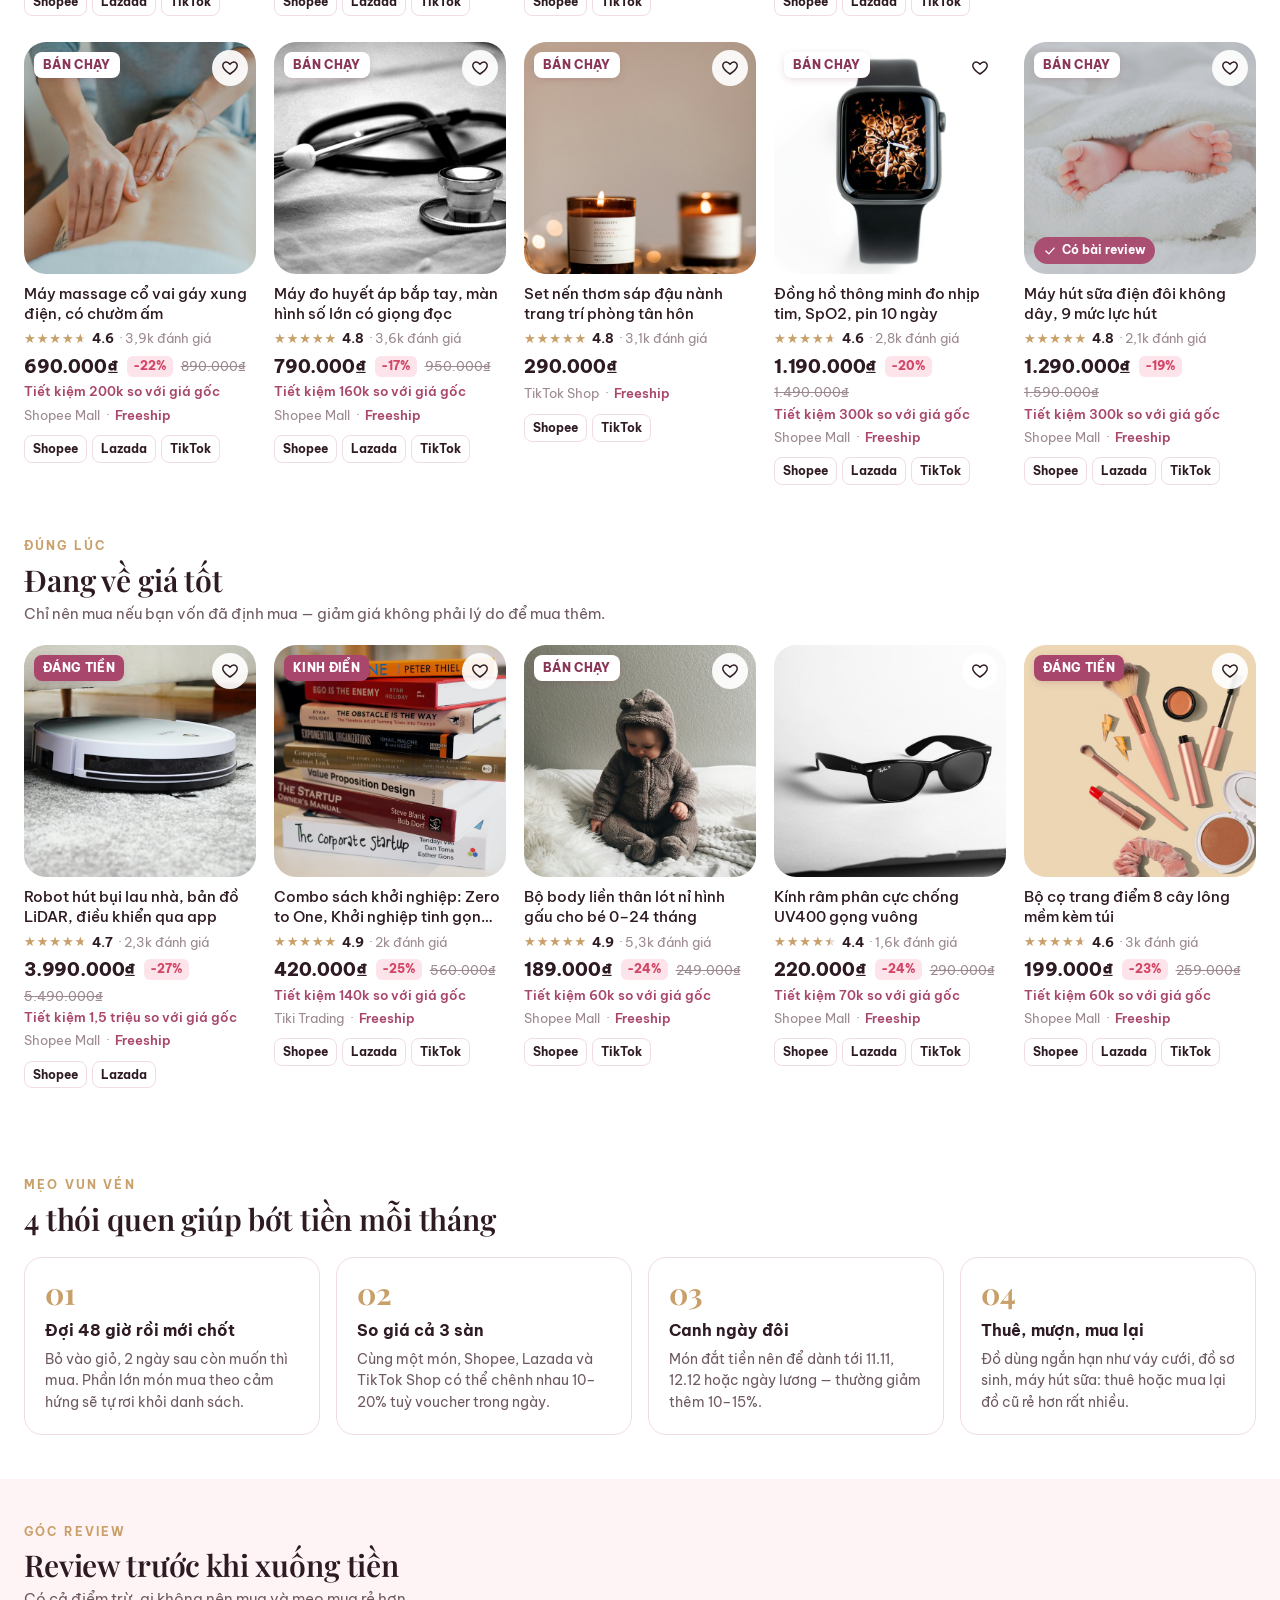
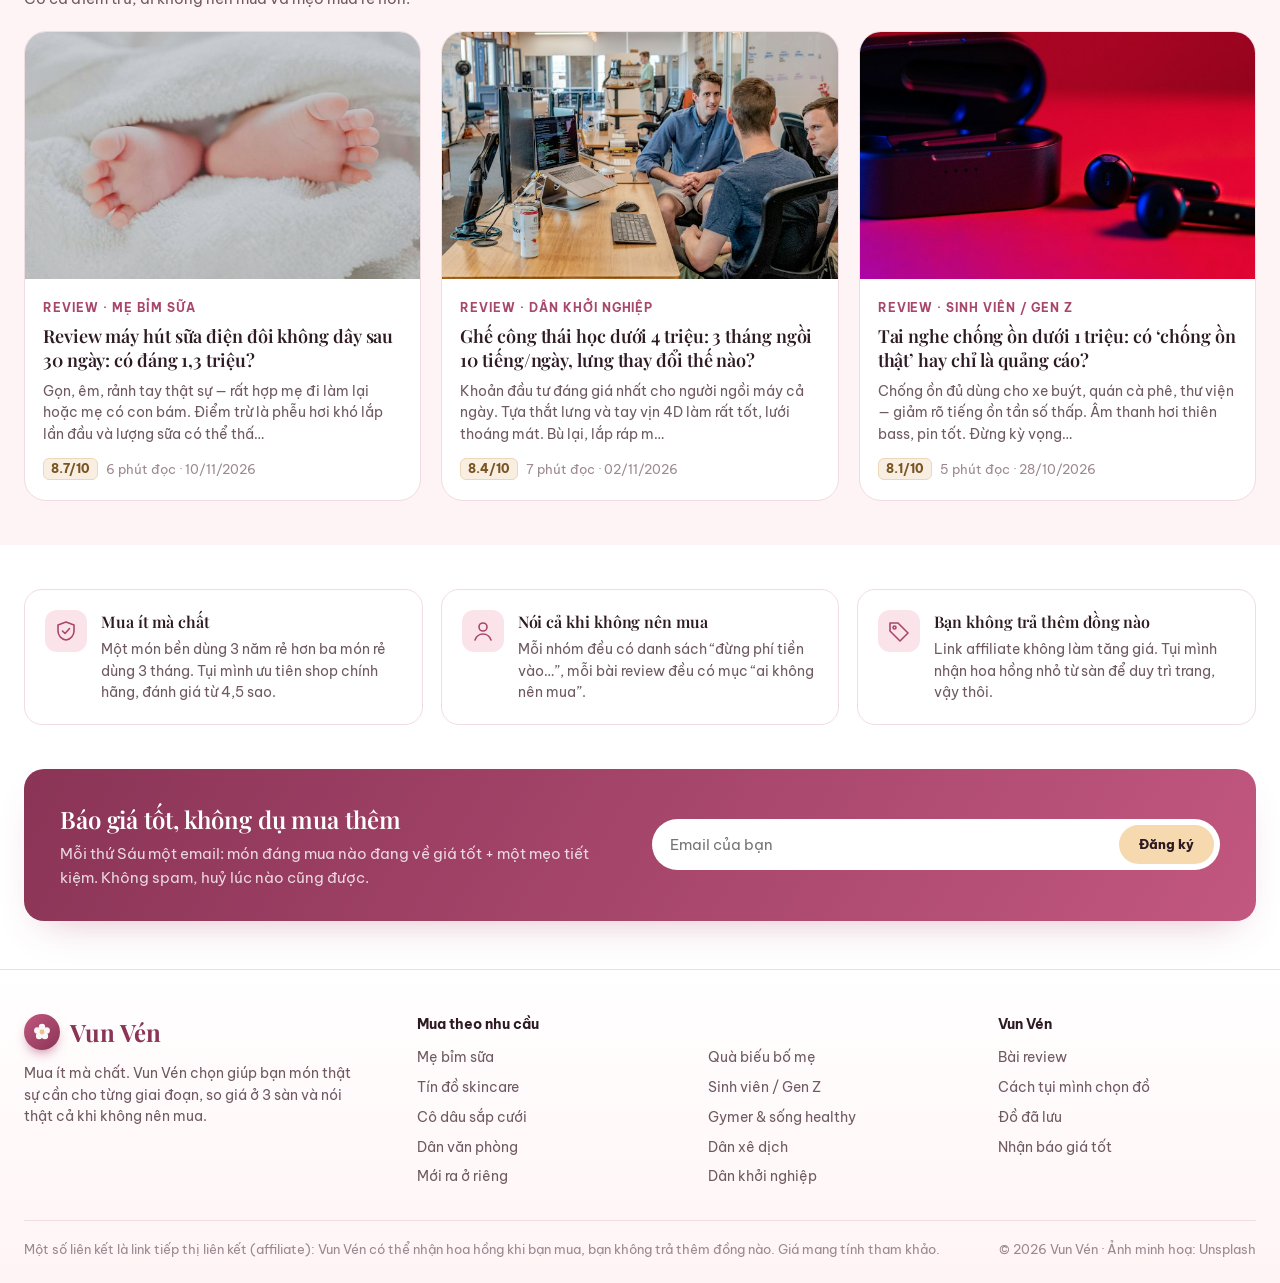
==== commit 7044120d: "Reposition the site around saving money Shift the voice from pushing purchases to buying less but be" ====
--- a/index.html
+++ b/index.html
@@ -7,9 +7,9 @@
 <link rel="preconnect" href="https://fonts.gstatic.com" crossorigin>
 <link href="https://fonts.googleapis.com/css2?family=Be+Vietnam+Pro:wght@400;500;600;700;800&family=Playfair+Display:ital,wght@0,600;0,700;1,600&display=swap" rel="stylesheet">
 <link rel="stylesheet" href="assets/style.css">
-<title>Vun Vén — Đồ tốt, chọn đúng cho từng người</title>
-<meta name="description" content="Gợi ý sản phẩm theo nhu cầu: mẹ bỉm sữa, dân khởi nghiệp, văn phòng, sinh viên, gymer… kèm review chi tiết và link mua trên Shopee, Lazada, TikTok Shop.">
-<meta property="og:title" content="Vun Vén — Đồ tốt, chọn đúng cho từng người">
+<title>Vun Vén — Mua ít hơn, mua đúng hơn</title>
+<meta name="description" content="Vun Vén giúp bạn mua ít mà chất: chọn đúng món cần cho mẹ bỉm, cô dâu, nàng công sở…, so giá Shopee, Lazada, TikTok Shop và chỉ ra cả những món không cần mua.">
+<meta property="og:title" content="Vun Vén — Mua ít hơn, mua đúng hơn">
 <meta property="og:image" content="assets/img/hero-1.jpg">
 </head>
 <body data-page="home">
@@ -18,16 +18,16 @@
 <section class="hero">
   <div class="wrap hero-grid">
     <div class="hero-txt">
-      <span class="eyebrow">Gợi ý mua sắm theo từng kiểu người</span>
-      <h1>Mua đúng món,<br>cho <span>đúng người.</span></h1>
-      <p>Mẹ bỉm cần rảnh tay, nàng công sở cần đỡ mỏi, cô nàng skincare cần đúng món. Vun Vén chọn sẵn những món xinh mà đáng tiền nhất cho từng nhóm — kèm review thật lòng.</p>
+      <span class="eyebrow">Mua ít mà chất · Tiêu đúng chỗ</span>
+      <h1>Mua ít hơn,<br><span>mua đúng hơn.</span></h1>
+      <p>Mỗi giai đoạn chỉ cần vài món thật sự đáng tiền. Vun Vén chọn giúp bạn những món đó, so giá ở 3 sàn và nói luôn cả những thứ <b>không cần mua</b>. Bớt được đồng nào, vun vén đồng đó.</p>
       <div class="who"><strong>Tôi là…</strong><div class="who-chips" id="whoChips"></div></div>
     </div>
     <div class="collage" aria-hidden="true">
       <img class="c1" src="assets/img/hero-1.jpg" alt="">
       <img class="c2" src="assets/img/sk-serum.jpg" alt="">
       <img class="c3" src="assets/img/sk-trang-diem.jpg" alt="">
-      <div class="stat"><b>50+</b><span>món chọn lọc<br>cho 10 kiểu người</span></div>
+      <div class="stat"><b id="avgSave">20%</b><span>rẻ hơn giá gốc<br>ở các món đang giảm</span></div>
     </div>
   </div>
 </section>
@@ -35,14 +35,14 @@
 <main>
   <section class="sec">
     <div class="wrap">
-      <div class="sec-title"><div><span class="eb">Danh mục</span><h2>Chọn theo người dùng</h2></div><a href="danh-muc.html">Xem tất cả →</a></div>
+      <div class="sec-title"><div><span class="eb">Danh mục</span><h2>Bạn đang ở giai đoạn nào?</h2></div><a href="danh-muc.html">Xem tất cả →</a></div>
       <div class="tiles" id="tiles"></div>
     </div>
   </section>
 
   <section class="sec" style="padding-top:8px">
     <div class="wrap">
-      <div class="sec-title"><div><span class="eb">Gợi ý nhanh</span><h2>Mua theo nhu cầu</h2><p>Mỗi nhóm 5 món, xếp theo thứ tự nên mua trước.</p></div></div>
+      <div class="sec-title"><div><span class="eb">Theo thứ tự ưu tiên</span><h2>Chỉ mua cái cần trước</h2><p>Mỗi nhóm 5 món, xếp theo mức cần thiết — món đầu nên có, món cuối có thể để sau.</p></div></div>
       <div class="tabs" id="tabs" role="tablist"></div>
       <div class="need-intro" id="needIntro"></div>
       <div class="grid" id="needGrid"></div>
@@ -53,10 +53,10 @@
     <div class="wrap promos">
       <a class="promo" href="danh-muc.html?nhom=o-rieng">
         <div class="txt">
-          <small>Bộ sưu tập</small>
-          <h3>Mới ra ở riêng? Sắm đủ cho căn phòng đầu tiên</h3>
-          <p>Robot hút bụi, máy pha cà phê, chén sứ… những món "một vốn bốn lời".</p>
-          <span class="btn gold">Xem bộ sưu tập</span>
+          <small>Ở riêng lần đầu</small>
+          <h3>Sắm đủ cho căn phòng đầu tiên, mà không phí</h3>
+          <p>5 món "một vốn bốn lời" và 3 món đừng vội mua — như bộ nồi 10 món hay máy làm sữa hạt.</p>
+          <span class="btn gold">Xem danh sách</span>
         </div>
         <img src="assets/img/hero-1.jpg" alt="Phòng khách ấm cúng" loading="lazy">
       </a>
@@ -64,7 +64,7 @@
         <img src="assets/img/bm-hop-qua.jpg" alt="Hộp quà gói nơ hồng" loading="lazy">
         <div class="txt">
           <small>Mùa quà Tết</small>
-          <h3>Quà biếu bố mẹ, chu đáo mà tinh tế</h3>
+          <h3>Quà biếu bố mẹ: chu đáo, không cần đắt</h3>
           <span class="btn gold">Xem gợi ý quà</span>
         </div>
       </a>
@@ -73,30 +73,42 @@
 
   <section class="sec">
     <div class="wrap">
-      <div class="sec-title"><div><span class="eb">Được mua nhiều</span><h2>Bán chạy nhất</h2><p>Những món được nhiều người mua và đánh giá tốt nhất.</p></div><a href="danh-muc.html">Xem tất cả →</a></div>
+      <div class="sec-title"><div><span class="eb">Ít rủi ro mua hớ</span><h2>Được tin dùng nhiều nhất</h2><p>Hàng nghìn người đã mua và chấm điểm cao — chắc tay hơn món vừa mới nổi.</p></div><a href="danh-muc.html">Xem tất cả →</a></div>
       <div class="grid" id="bestGrid"></div>
     </div>
   </section>
 
   <section class="sec" style="padding-top:8px">
     <div class="wrap">
-      <div class="sec-title"><div><span class="eb">Deal</span><h2>Đang giảm sâu</h2><p>Giảm nhiều nhất so với giá gốc — nên xem trước khi hết voucher.</p></div></div>
+      <div class="sec-title"><div><span class="eb">Đúng lúc</span><h2>Đang về giá tốt</h2><p>Chỉ nên mua nếu bạn vốn đã định mua — giảm giá không phải lý do để mua thêm.</p></div></div>
       <div class="grid" id="dealGrid"></div>
+    </div>
+  </section>
+
+  <section class="sec" id="meo">
+    <div class="wrap">
+      <div class="sec-title"><div><span class="eb">Mẹo vun vén</span><h2>4 thói quen giúp bớt tiền mỗi tháng</h2></div></div>
+      <div class="tips">
+        <div class="tip"><b>01</b><h3>Đợi 48 giờ rồi mới chốt</h3><p>Bỏ vào giỏ, 2 ngày sau còn muốn thì mua. Phần lớn món mua theo cảm hứng sẽ tự rơi khỏi danh sách.</p></div>
+        <div class="tip"><b>02</b><h3>So giá cả 3 sàn</h3><p>Cùng một món, Shopee, Lazada và TikTok Shop có thể chênh nhau 10–20% tuỳ voucher trong ngày.</p></div>
+        <div class="tip"><b>03</b><h3>Canh ngày đôi</h3><p>Món đắt tiền nên để dành tới 11.11, 12.12 hoặc ngày lương — thường giảm thêm 10–15%.</p></div>
+        <div class="tip"><b>04</b><h3>Thuê, mượn, mua lại</h3><p>Đồ dùng ngắn hạn như váy cưới, đồ sơ sinh, máy hút sữa: thuê hoặc mua lại đồ cũ rẻ hơn rất nhiều.</p></div>
+      </div>
     </div>
   </section>
 
   <section class="sec editorial" id="review">
     <div class="wrap">
-      <div class="sec-title"><div><span class="eb">Góc review</span><h2>Review mới nhất</h2><p>Dùng thật rồi mới viết: ưu, nhược và ai không nên mua.</p></div></div>
+      <div class="sec-title"><div><span class="eb">Góc review</span><h2>Review trước khi xuống tiền</h2><p>Có cả điểm trừ, ai không nên mua và mẹo mua rẻ hơn.</p></div></div>
       <div class="posts" id="posts"></div>
     </div>
   </section>
 
   <section class="sec" id="cach-chon">
     <div class="wrap trust">
-      <div><svg viewBox="0 0 24 24" fill="none" stroke="currentColor" stroke-width="1.6" stroke-linejoin="round"><path d="M12 3 4 6v6c0 4.5 3.4 8.3 8 9 4.6-.7 8-4.5 8-9V6l-8-3z"/><path d="m8.5 12 2.5 2.5 4.5-5" stroke-linecap="round"/></svg><h3>Ưu tiên shop chính hãng</h3><p>Chọn Mall / shop chính hãng, đánh giá từ 4,5 sao và đọc kỹ cả review 1–2 sao.</p></div>
-      <div><svg viewBox="0 0 24 24" fill="none" stroke="currentColor" stroke-width="1.6" stroke-linecap="round"><circle cx="12" cy="8" r="4"/><path d="M4 21c1.5-4 4.5-6 8-6s6.5 2 8 6"/></svg><h3>Bắt đầu từ con người</h3><p>Không hỏi “món nào hot”, mà hỏi “người này đang mệt chuyện gì” rồi mới chọn đồ.</p></div>
-      <div><svg viewBox="0 0 24 24" fill="none" stroke="currentColor" stroke-width="1.6" stroke-linejoin="round"><path d="M3 12V4h8l10 10-8 8L3 12z"/><circle cx="7.5" cy="8.5" r="1.5"/></svg><h3>Bạn không trả thêm</h3><p>Link affiliate không làm tăng giá. Tụi mình nhận hoa hồng nhỏ từ sàn để duy trì trang.</p></div>
+      <div><svg viewBox="0 0 24 24" fill="none" stroke="currentColor" stroke-width="1.6" stroke-linejoin="round"><path d="M12 3 4 6v6c0 4.5 3.4 8.3 8 9 4.6-.7 8-4.5 8-9V6l-8-3z"/><path d="m8.5 12 2.5 2.5 4.5-5" stroke-linecap="round"/></svg><h3>Mua ít mà chất</h3><p>Một món bền dùng 3 năm rẻ hơn ba món rẻ dùng 3 tháng. Tụi mình ưu tiên shop chính hãng, đánh giá từ 4,5 sao.</p></div>
+      <div><svg viewBox="0 0 24 24" fill="none" stroke="currentColor" stroke-width="1.6" stroke-linecap="round"><circle cx="12" cy="8" r="4"/><path d="M4 21c1.5-4 4.5-6 8-6s6.5 2 8 6"/></svg><h3>Nói cả khi không nên mua</h3><p>Mỗi nhóm đều có danh sách “đừng phí tiền vào…”, mỗi bài review đều có mục “ai không nên mua”.</p></div>
+      <div><svg viewBox="0 0 24 24" fill="none" stroke="currentColor" stroke-width="1.6" stroke-linejoin="round"><path d="M3 12V4h8l10 10-8 8L3 12z"/><circle cx="7.5" cy="8.5" r="1.5"/></svg><h3>Bạn không trả thêm đồng nào</h3><p>Link affiliate không làm tăng giá. Tụi mình nhận hoa hồng nhỏ từ sàn để duy trì trang, vậy thôi.</p></div>
     </div>
   </section>
 </main>
--- a/assets/style.css
+++ b/assets/style.css
@@ -329,12 +329,42 @@
 .tldr h3{color:var(--rose)}
 .ftr{background:linear-gradient(180deg,#fff,var(--paper))}
 
+/* ---------- tiết kiệm ---------- */
+.save{font-size:12.5px;font-weight:600;color:var(--rose);margin-top:2px}
+.skip1{display:inline-block;margin-top:4px;color:var(--muted)}
+.skip1 b{color:var(--rose)}
+.budget{flex:none;background:#fff;border-radius:16px;padding:14px 18px;min-width:230px;display:grid;gap:6px;box-shadow:var(--shadow)}
+.budget small{font-size:11.5px;font-weight:700;letter-spacing:.12em;text-transform:uppercase;color:var(--champ)}
+.budget div{display:flex;align-items:baseline;justify-content:space-between;gap:12px}
+.budget b{font-size:17px}
+.budget span{font-size:12.5px;color:var(--muted)}
+.budget em{font-style:normal;font-size:12.5px;font-weight:700;color:var(--rose);border-top:1px dashed var(--line);padding-top:6px}
+.skipbox{border:1px dashed var(--blush);background:#fff;border-radius:16px;padding:16px 20px;margin:-8px 0 24px}
+.skipbox h3{margin:0 0 6px;font-family:var(--serif);font-weight:600;font-size:19px;color:var(--rose-dark)}
+.skipbox ul{margin:0;padding:0;list-style:none;display:grid;grid-template-columns:repeat(3,1fr);gap:8px 24px;font-size:14px;color:var(--muted)}
+.skipbox li{position:relative;padding-left:22px}
+.skipbox li::before{content:"✕";position:absolute;left:0;top:0;color:var(--rose);font-weight:800;font-size:12px;line-height:1.9}
+.tips{display:grid;grid-template-columns:repeat(4,1fr);gap:16px}
+.tip{background:#fff;border:1px solid var(--line);border-radius:18px;padding:20px}
+.tip b{display:block;font-family:var(--serif);font-size:30px;color:var(--champ);line-height:1;margin-bottom:10px}
+.tip h3{margin:0 0 6px;font-size:16px;font-weight:700}
+.tip p{margin:0;font-size:14px;color:var(--muted)}
+.tips-ul{margin:0;padding-left:18px;display:grid;gap:6px}
+.savebox{background:var(--champ-soft);border-radius:var(--radius);padding:18px 20px;margin-top:28px}
+.savebox h4{margin:0 0 8px;font-size:15px;color:#7A5524}
+.savebox ol{margin:0;padding-left:20px;display:grid;gap:6px;font-size:14.5px}
+.cmp{font-size:13px;color:var(--muted);margin-bottom:2px}
+
 /* ---------- responsive ---------- */
 @media (max-width:1200px){
   .grid{grid-template-columns:repeat(4,1fr)}
   .grid.g4{grid-template-columns:repeat(3,1fr)}
 }
 @media (max-width:960px){
+  .tips{grid-template-columns:1fr 1fr}
+  .skipbox ul{grid-template-columns:1fr}
+  .list-hero{flex-wrap:wrap}
+  .budget{width:100%}
   .hero-grid{grid-template-columns:1fr}
   .collage{height:360px}
   .tiles{grid-template-columns:repeat(4,1fr)}
@@ -352,6 +382,7 @@
   .megamenu{left:24px}
 }
 @media (max-width:720px){
+  .tips{grid-template-columns:1fr}
   .wrap{padding:0 16px}
   .topbar{font-size:12px}
   .hdr-main{flex-wrap:wrap;height:auto;padding-top:10px;padding-bottom:10px;gap:8px 10px}
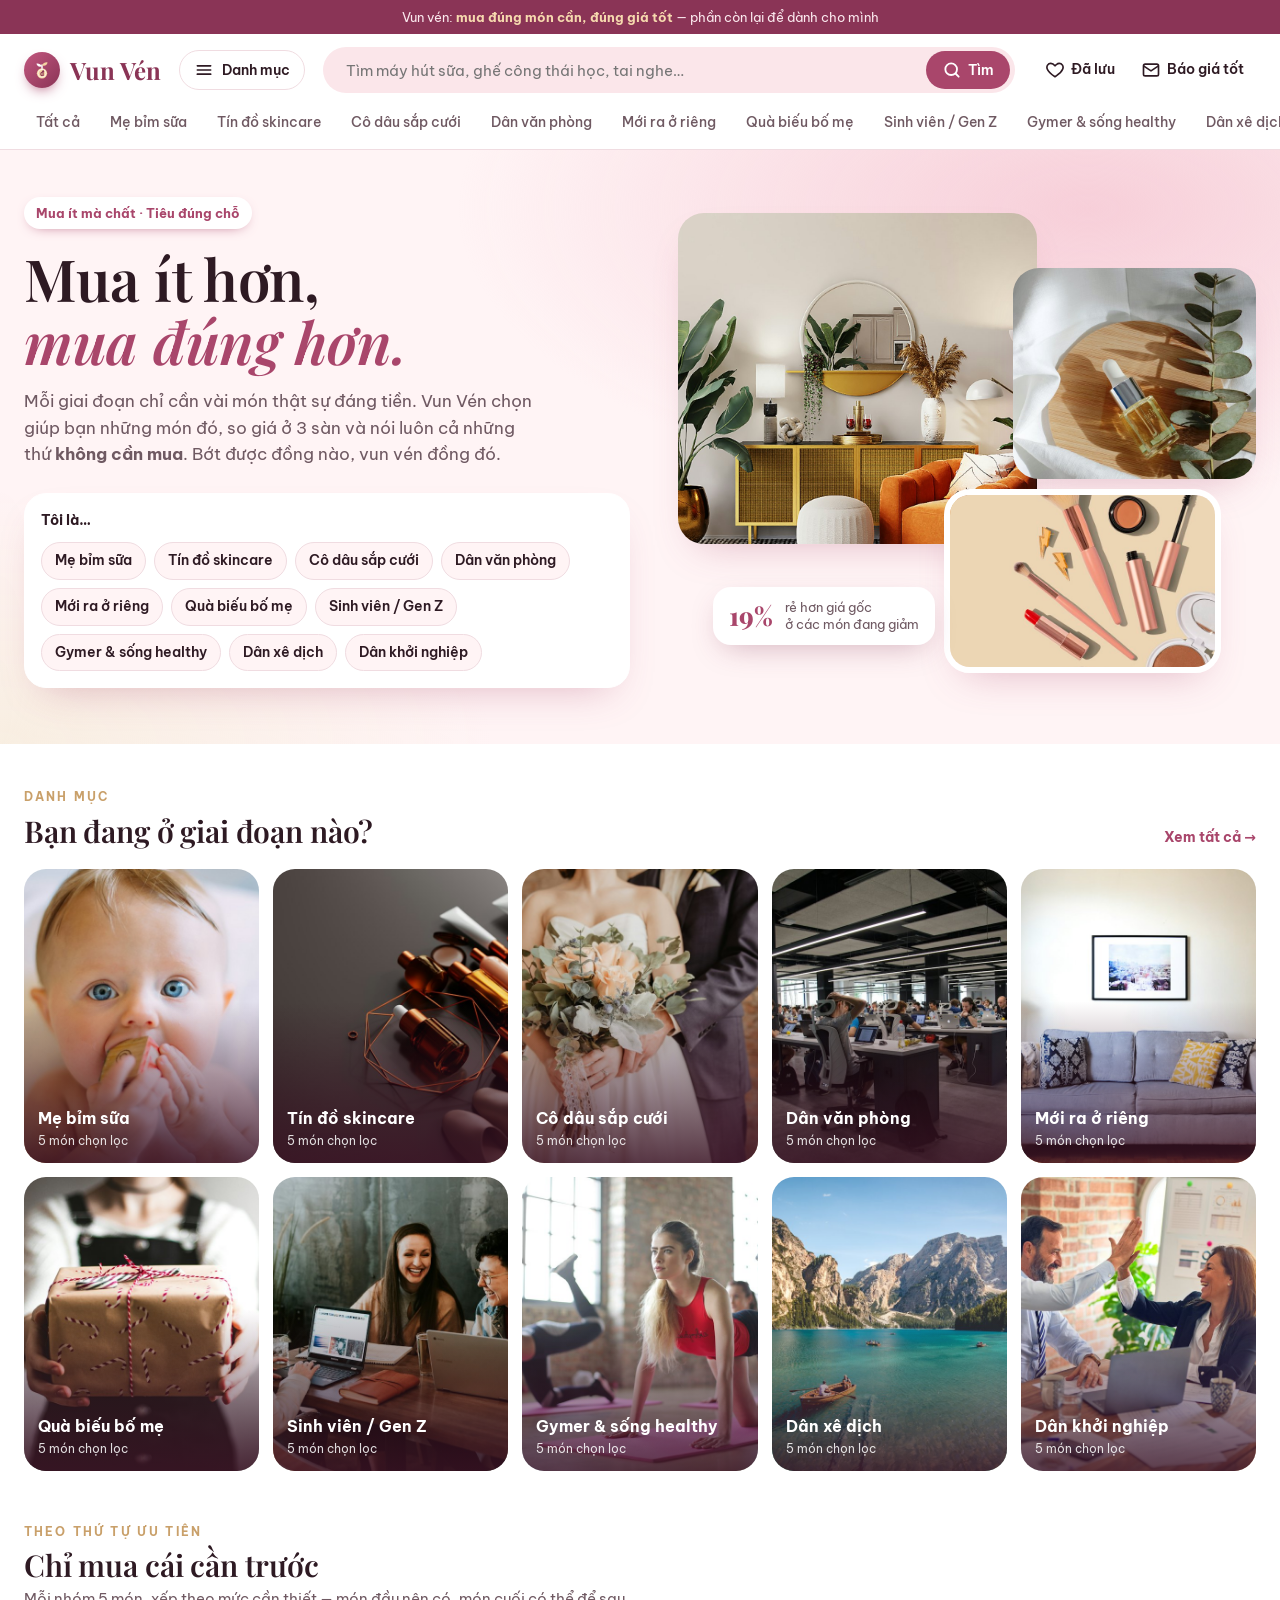
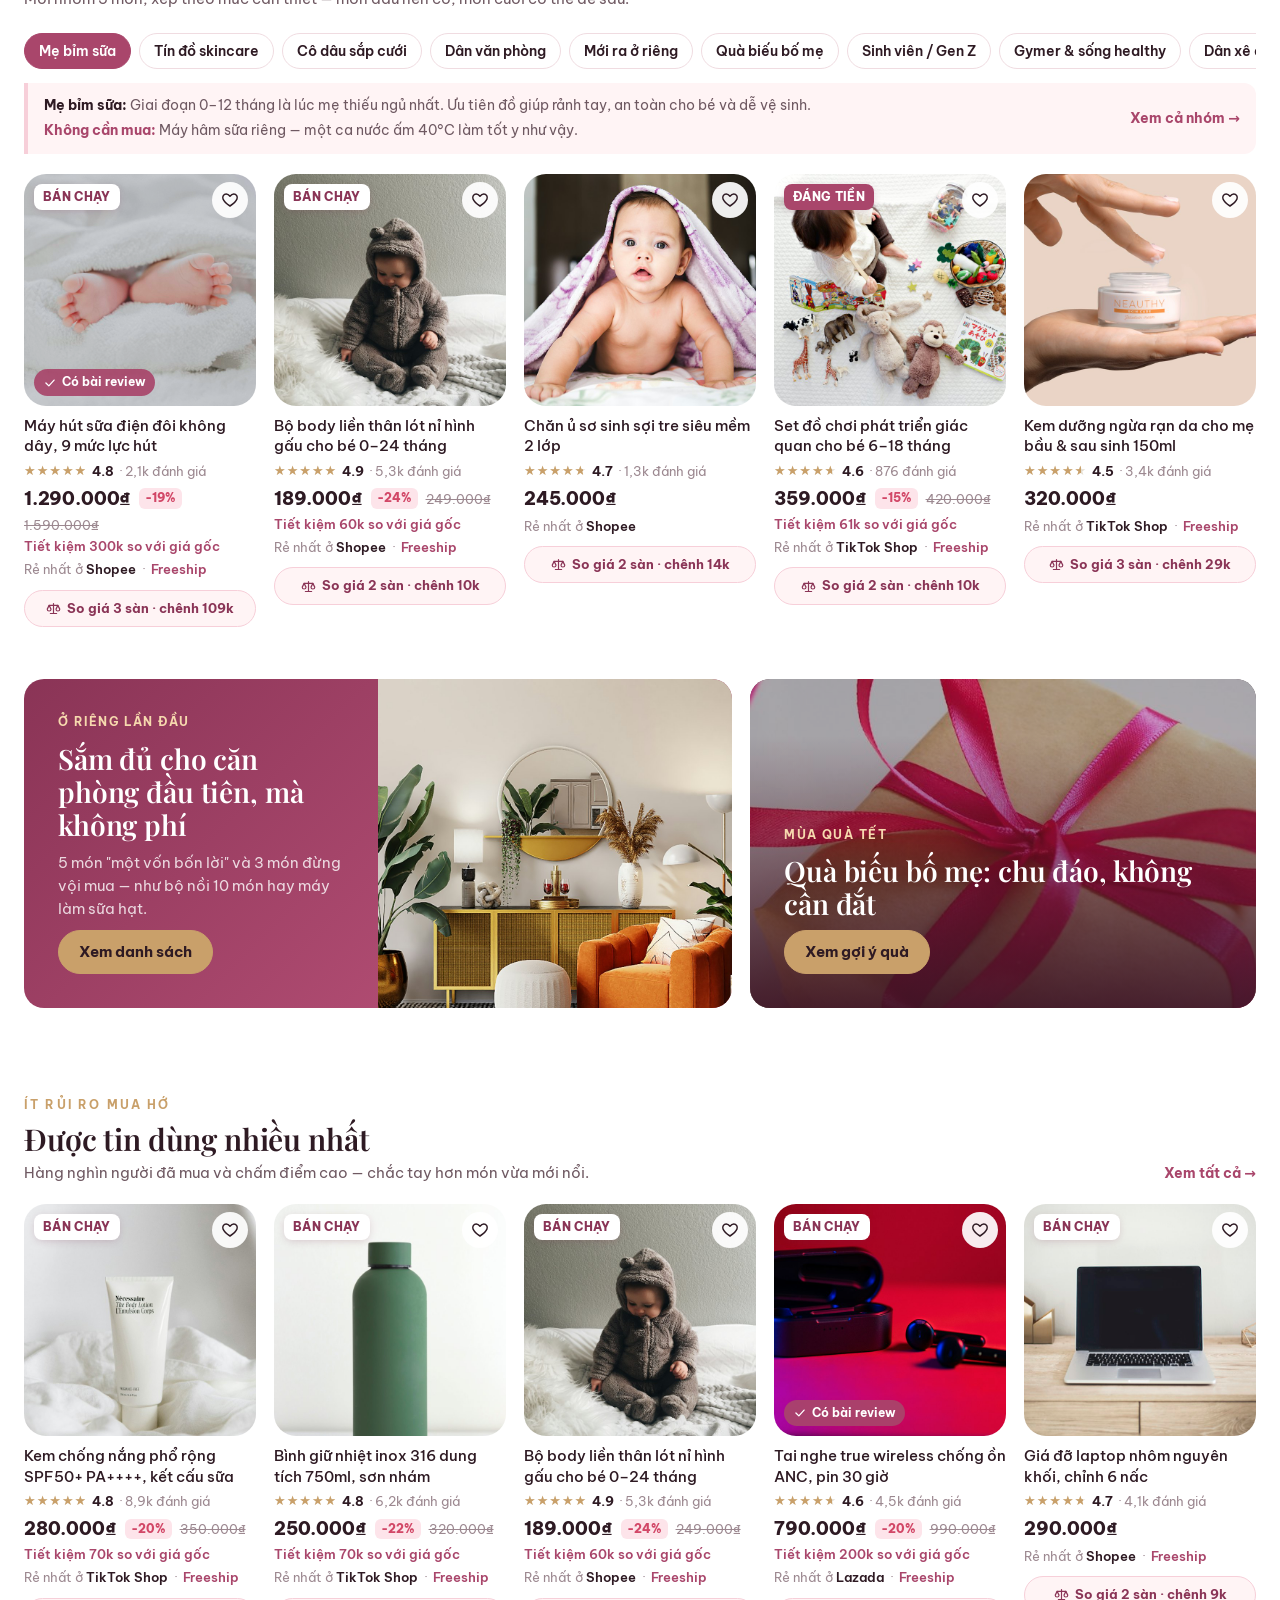
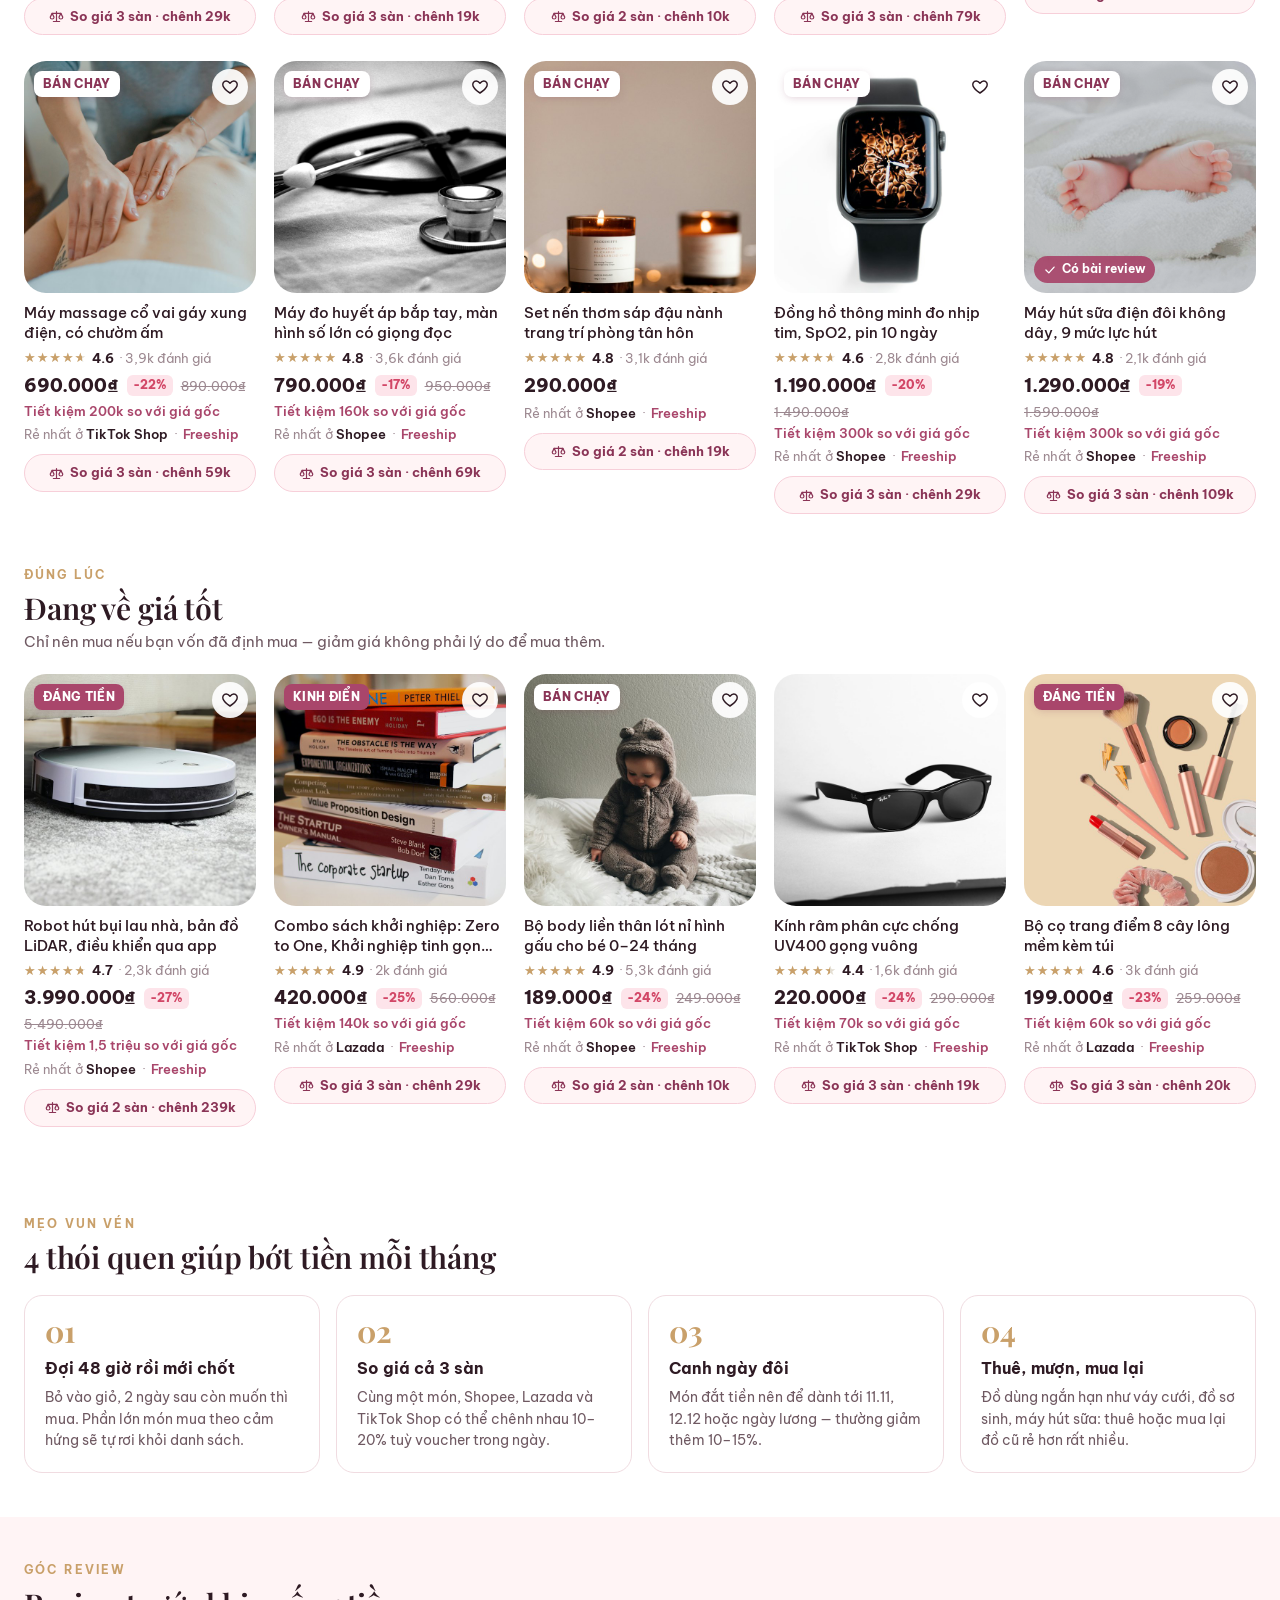
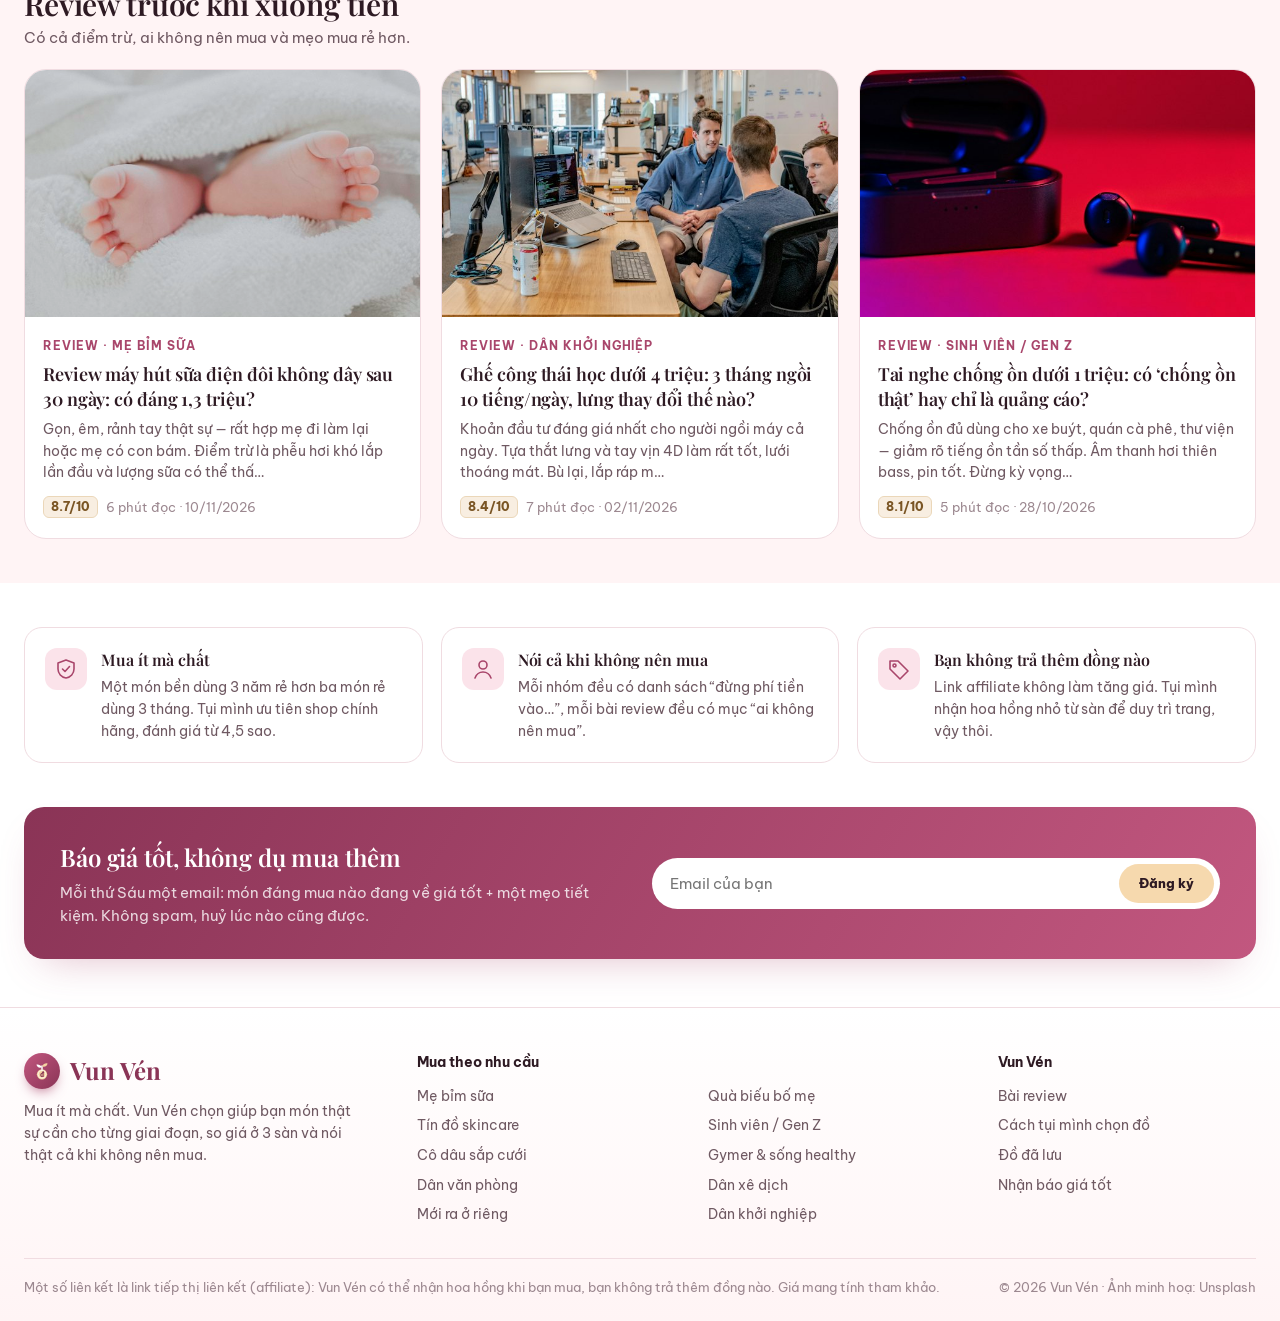
==== commit 14a77751: "Add per-shop price comparison and a coin-sprout logo Each product now stores prices per marketplace;" ====
--- a/index.html
+++ b/index.html
@@ -7,6 +7,7 @@
 <link rel="preconnect" href="https://fonts.gstatic.com" crossorigin>
 <link href="https://fonts.googleapis.com/css2?family=Be+Vietnam+Pro:wght@400;500;600;700;800&family=Playfair+Display:ital,wght@0,600;0,700;1,600&display=swap" rel="stylesheet">
 <link rel="stylesheet" href="assets/style.css">
+<link rel="icon" href="assets/favicon.svg" type="image/svg+xml">
 <title>Vun Vén — Mua ít hơn, mua đúng hơn</title>
 <meta name="description" content="Vun Vén giúp bạn mua ít mà chất: chọn đúng món cần cho mẹ bỉm, cô dâu, nàng công sở…, so giá Shopee, Lazada, TikTok Shop và chỉ ra cả những món không cần mua.">
 <meta property="og:title" content="Vun Vén — Mua ít hơn, mua đúng hơn">
--- a/assets/style.css
+++ b/assets/style.css
@@ -355,6 +355,30 @@
 .savebox ol{margin:0;padding-left:20px;display:grid;gap:6px;font-size:14.5px}
 .cmp{font-size:13px;color:var(--muted);margin-bottom:2px}
 
+/* ---------- so giá ---------- */
+.pmeta b{color:var(--ink);font-weight:600}
+.cmp-btn{display:flex;align-items:center;justify-content:center;gap:6px;margin-top:10px;padding:8px 10px;border-radius:999px;border:1px solid var(--blush);background:var(--paper);color:var(--rose-dark);font-size:12.5px;font-weight:700;transition:.15s}
+.cmp-btn svg{width:15px;height:15px}
+.cmp-btn:hover{background:var(--rose);border-color:var(--rose);color:#fff}
+.cmp-table{border:1px solid var(--line);border-radius:18px;overflow:hidden;margin-bottom:14px;background:#fff}
+.cmp-h{display:flex;justify-content:space-between;align-items:center;gap:10px;padding:12px 16px;background:var(--paper);font-size:13px;color:var(--soft)}
+.cmp-h b{display:flex;align-items:center;gap:8px;color:var(--ink);font-size:14.5px}
+.cmp-h svg{width:18px;height:18px;color:var(--rose)}
+.cmp-row{display:grid;grid-template-columns:1fr auto auto;gap:14px;align-items:center;padding:13px 16px;border-top:1px solid var(--line);transition:background .15s}
+.cmp-row:hover{background:var(--paper)}
+.cmp-row .sn{font-weight:700;font-size:15px;display:flex;flex-wrap:wrap;align-items:center;gap:4px 8px}
+.cmp-row .sn em{font-style:normal;font-size:11px;font-weight:800;text-transform:uppercase;letter-spacing:.04em;background:var(--rose);color:#fff;padding:2px 8px;border-radius:999px}
+.cmp-row .sn small{flex-basis:100%;font-weight:500;font-size:12.5px;color:var(--muted)}
+.cmp-row .pr{text-align:right}
+.cmp-row .pr b{display:block;font-size:16px}
+.cmp-row .pr small{font-size:12px;color:var(--soft)}
+.cmp-row.best{background:linear-gradient(90deg,var(--rose-soft),#fff)}
+.cmp-row.best .pr b{color:var(--rose)}
+.cmp-row.best .pr small{color:var(--rose);font-weight:600}
+.cmp-row .go{font-size:13px;font-weight:700;color:var(--rose);white-space:nowrap}
+.cmp-note{margin:0;padding:10px 16px;border-top:1px solid var(--line);font-size:12px;color:var(--soft)}
+.buybtns .btn svg{width:18px;height:18px}
+
 /* ---------- responsive ---------- */
 @media (max-width:1200px){
   .grid{grid-template-columns:repeat(4,1fr)}
@@ -382,6 +406,9 @@
   .megamenu{left:24px}
 }
 @media (max-width:720px){
+  .cmp-row{grid-template-columns:1fr auto;padding:12px 14px}
+  .cmp-row .go{display:none}
+  .cmp-btn{font-size:12px;padding:7px 8px}
   .tips{grid-template-columns:1fr}
   .wrap{padding:0 16px}
   .topbar{font-size:12px}
